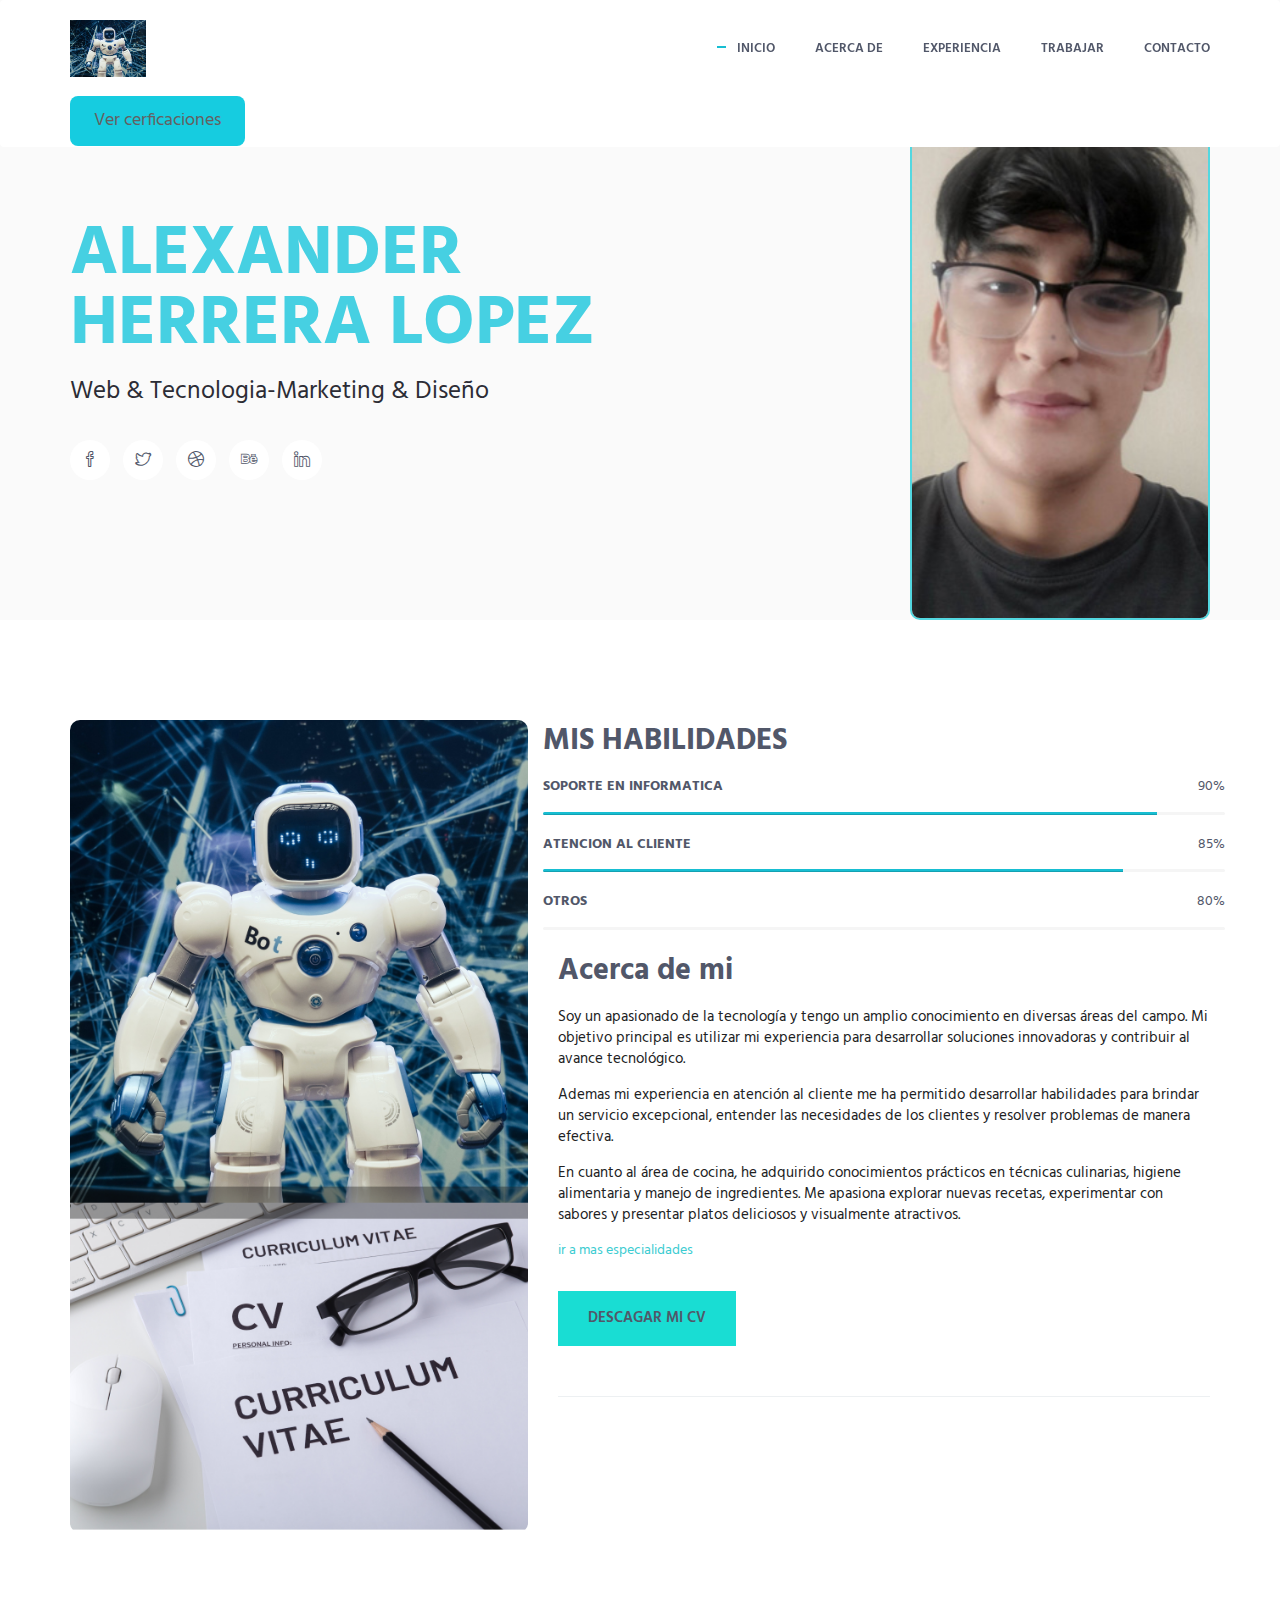
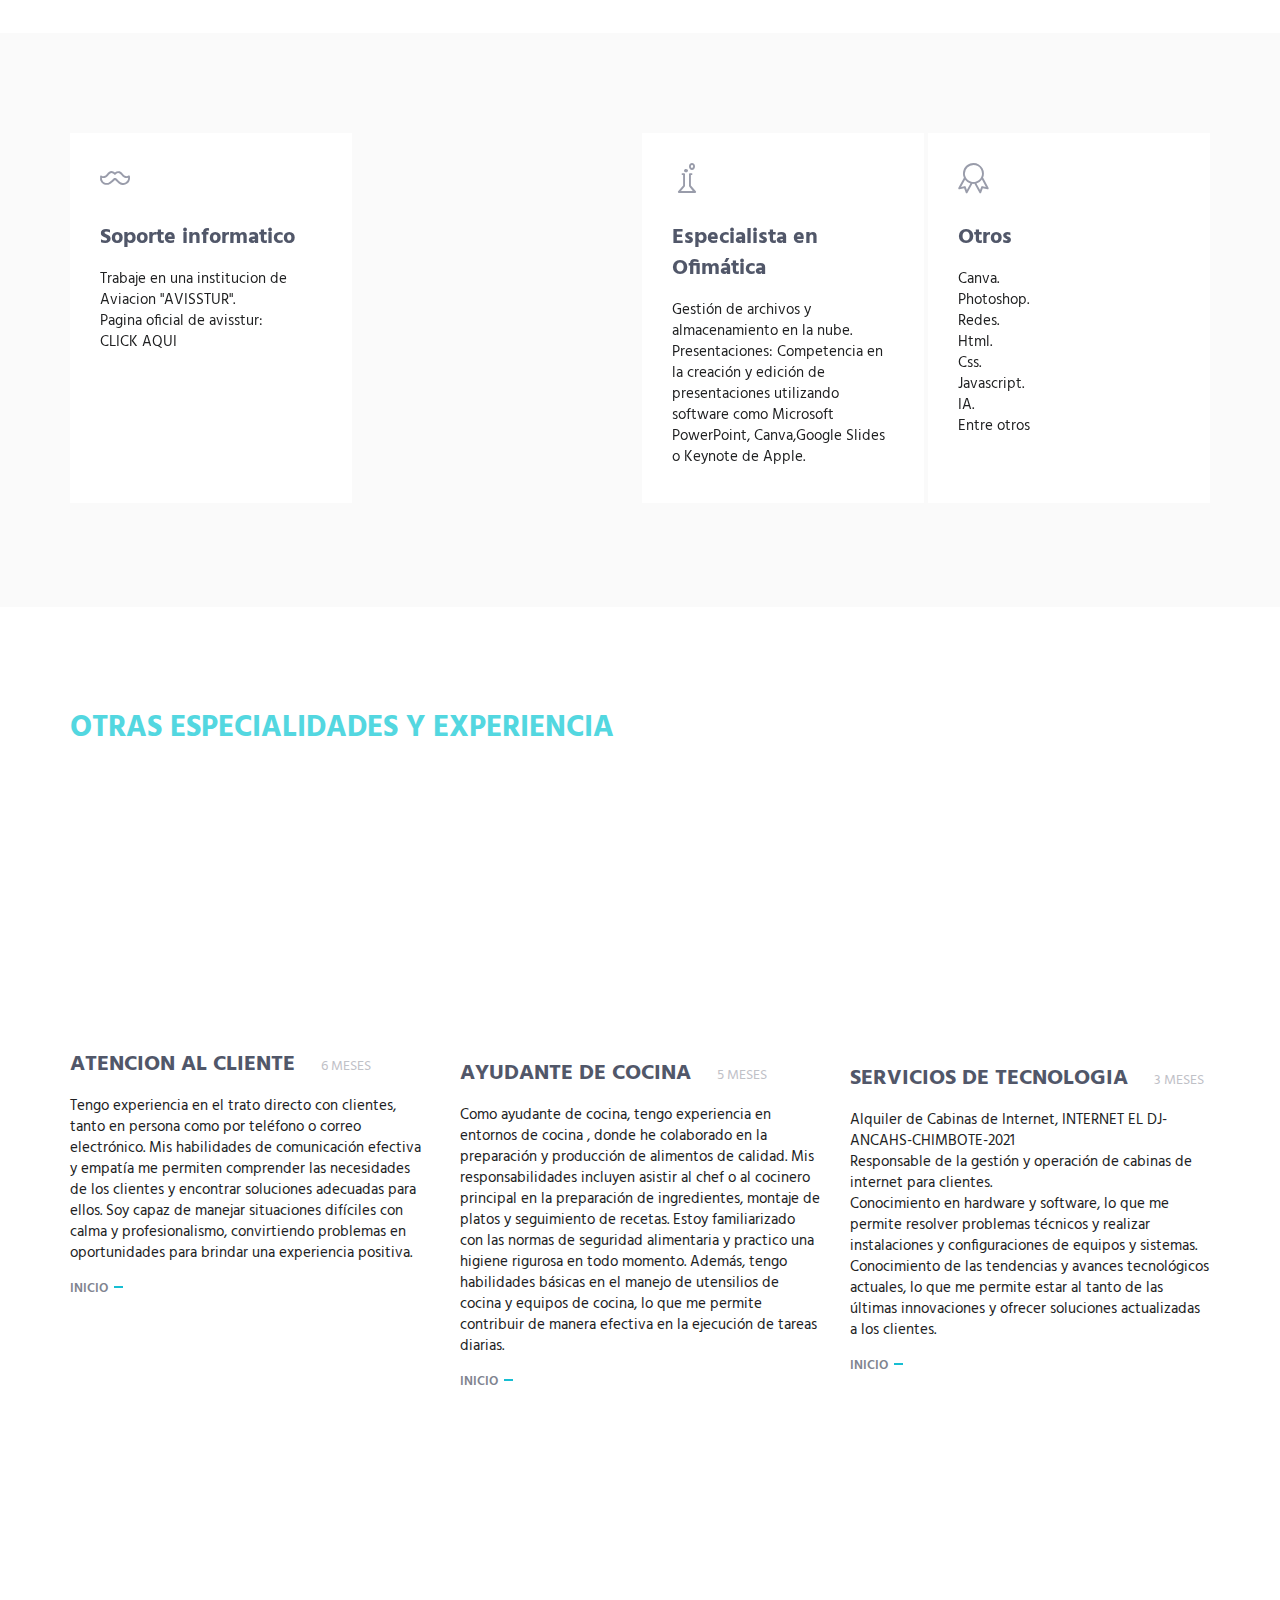
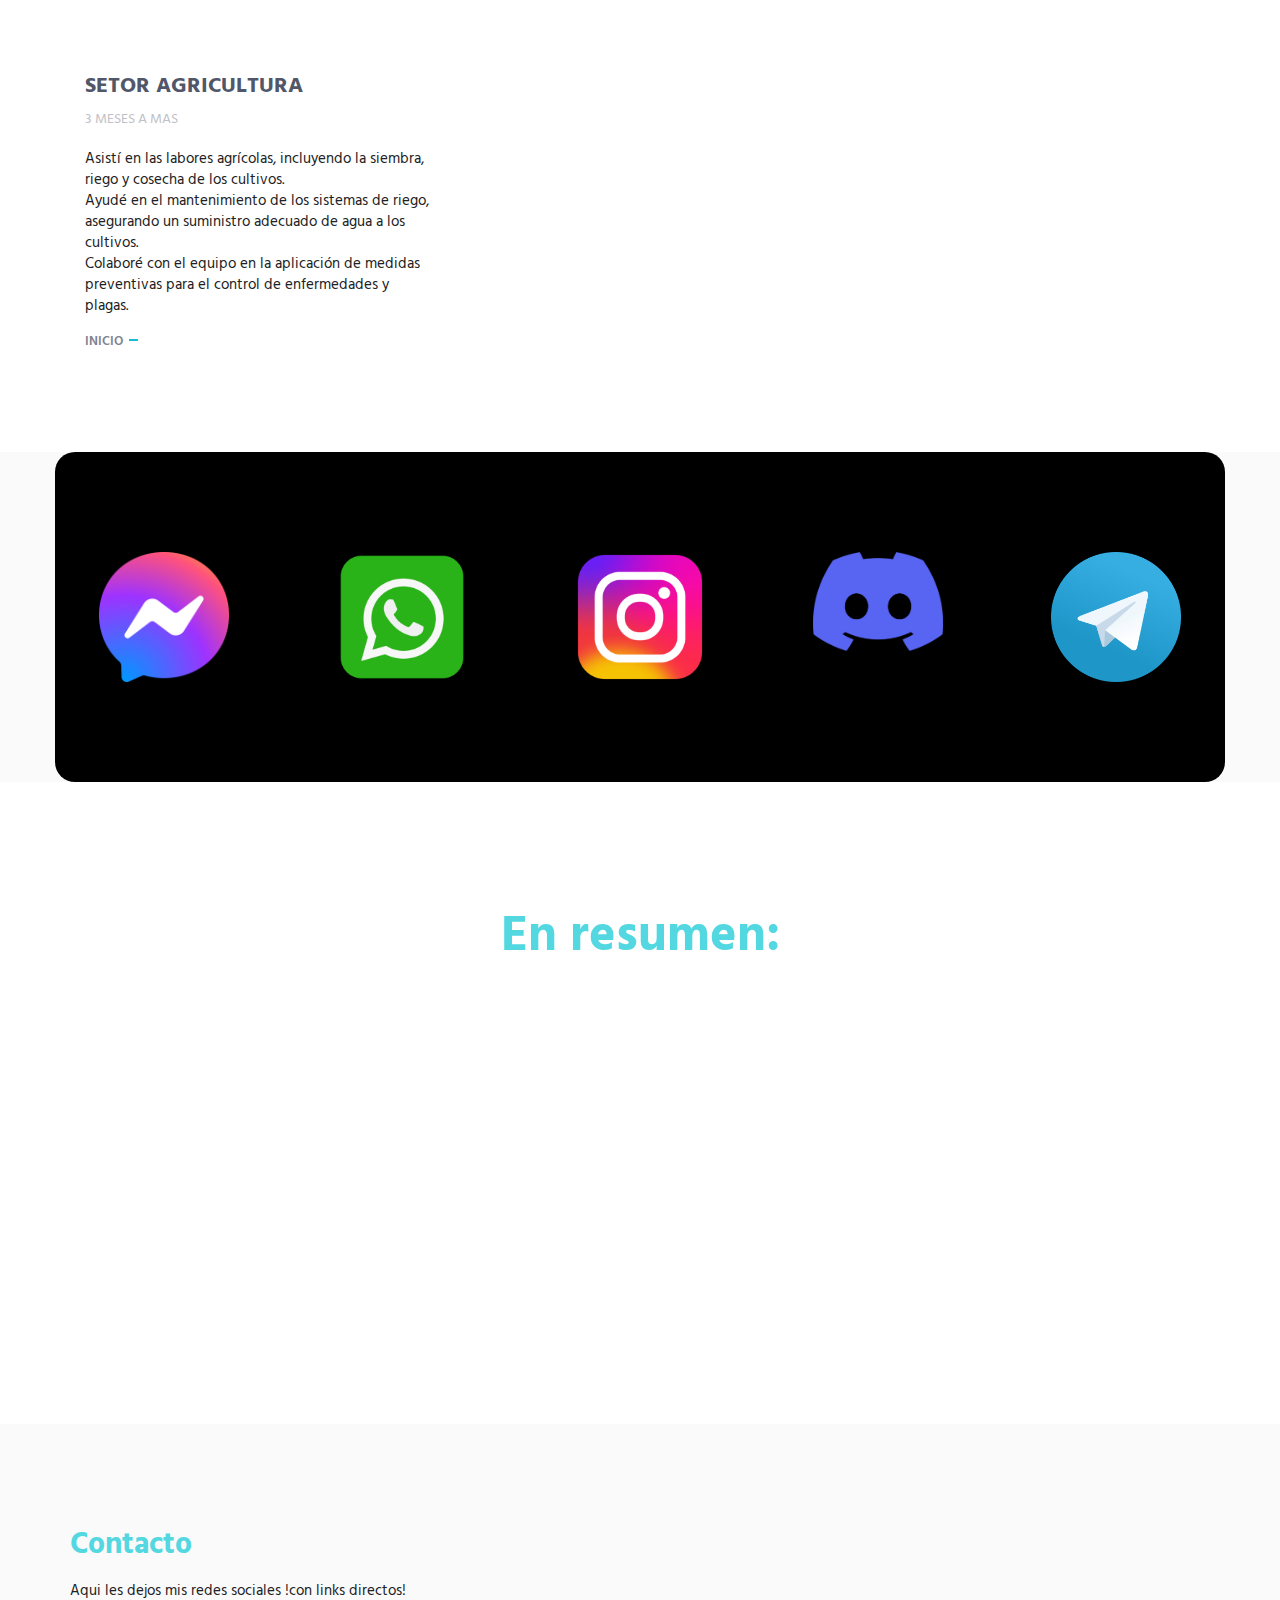
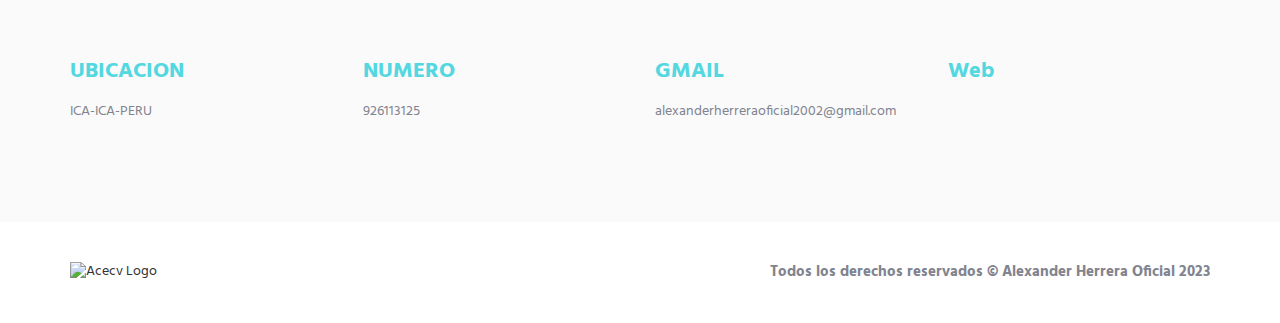
==== index.html @ befa08ee "Update index.html" ====
<!DOCTYPE html>
   <!-- COMIENZO CABEZA -->
    <head>
        <meta charset="utf-8"/>
        <title>ALEXANDER CV</title>
        <meta http-equiv="X-UA-Compatible" content="IE=edge">
        <meta content="width=device-width, initial-scale=1" name="viewport"/>
        <meta content="" name="description"/>
        <meta content="" name="author"/>

       <!-- ESTILOS OBLIGATORIOS GLOBALES -->
        <link href="http://fonts.googleapis.com/css?family=Hind:300,400,500,600,700" rel="stylesheet" type="text/css">
        <link href="vendor/simple-line-icons/css/simple-line-icons.css" rel="stylesheet" type="text/css"/>
        <link href="vendor/bootstrap/css/bootstrap.min.css" rel="stylesheet" type="text/css"/>

       <!-- ESTILOS DE PLUGIN DE NIVEL DE PÁGINA -->
        <link href="css/animate.css" rel="stylesheet">
        <link href="vendor/swiper/css/swiper.min.css" rel="stylesheet" type="text/css"/>

       <!-- ESTILOS DE TEMA -->
        <link href="css/layout.min.css" rel="stylesheet" type="text/css"/>

        <!-- Favicon -->
        <link rel="shortcut icon" href="img/favicon.png"/>
    </head>
    <!-- CABEZAL FINAL -->

    <!-- CUERPO -->
    <body id="body" data-spy="scroll" data-target=".header">

        <!--========== CABECERA ==========-->
        <header class="header navbar-fixed-top">
           <!-- Barra de navegación -->
            <nav class="navbar" role="navigation">
                <div class="container">
                    <!-- Marca y alternar se agrupan para una mejor visualización móvil -->
                    <div class="menu-container js_nav-item">
                        <button type="button" class="navbar-toggle" data-toggle="collapse" data-target=".nav-collapse">
                            <span class="sr-only">HOLA</span>
                            <span class="toggle-icon"></span>
                        </button>

                        <!-- Logo -->
                        <div class="logo">
                            <a class="logo-wrap" href="#body">
                                <img class="logo-img" src="img/tecno.jpeg" alt="Asentus Logo">
                            </a>
                        </div>
                       <!-- Logotipo final -->
                    </div>
                

                    <!-- Recopile los enlaces de navegación, formularios y otro contenido para alternar -->
                    <style>
                        /* Estilos para los enlaces de navegación */
                        .nav-item a {
                          color: rgb(9, 198, 245); /* Color inicial */
                          text-decoration: none; /* Sin subrayado */
                        }
                    
                        /* Estilos para el cambio de color al pasar el ratón por encima */
                        .nav-item:hover a {
                          color: rgb(20, 239, 247); /* Color al pasar el ratón por encima */
                        }
                    
                        /* Estilos para el cambio de color al hacer clic */
                        .nav-item:active a {
                          color: rgb(245, 1, 1); /* Color al hacer clic */
                        }
                        .boton{
                            padding: 12px 24px;
  font-size: 18px;
  border-radius: 8px;
  background-color: #16cce0;
  color: #646161;
  transition: background-color 0.3s;
  border: none;
  cursor: pointer;
                        }
                      </style>
                    <div class="collapse navbar-collapse nav-collapse">
                        <div class="menu-container">
                            <ul class="nav navbar-nav navbar-nav-right">
                                <li class="js_nav-item nav-item"><a class="nav-item-child nav-item-hover" href="#body">Inicio</a></li>
                                <li class="js_nav-item nav-item"><a class="nav-item-child nav-item-hover" href="#about">Acerca de</a></li>
                                <li class="js_nav-item nav-item"><a class="nav-item-child nav-item-hover" href="#experience">Experiencia</a></li>
                                <li class="js_nav-item nav-item"><a class="nav-item-child nav-item-hover" href="#work">Trabajar</a></li>
                                <li class="js_nav-item nav-item"><a class="nav-item-child nav-item-hover" href="#contact">Contacto</a></li>
                            </ul>
                        </div>
                    </div>
                    <div class="container12" >
                       <a href="login/inicio.html"><button class="boton">Ver cerficaciones</button>
                      </div></a>
                   <!-- Finalizar contraer barra de navegación -->
                </div>
            </nav>
           <!-- Barra de navegación -->
        </header>
        <!--========== CABECERA FINAL ==========-->

        <!--========== DESLIZADOR ==========-->
        <div class="promo-block">
            <div class="container">
                <div class="row">
                    <div class="col-sm-6 sm-margin-b-60">
                        <div class="margin-b-30">
                            <h1 style="color: rgb(70, 208, 226);" class="promo-block-title">ALEXANDER <br/> HERRERA LOPEZ</h1>
                            <p  style="color: rgb(44, 44, 53);"class="promo-block-text">Web &amp; Tecnologia-Marketing &amp; Diseño </p>
                        </div>
                        <ul class="list-inline">
                            <li><a href="https://m.me/alexander.lopezherrera.31" class="social-icons"><i class="icon-social-facebook"></i></a></li>
                            <li><a href="https://alexanderoficial.github.io/alexanderoficial/index.html" class="social-icons"><i class="icon-social-twitter"></i></a></li>
                            <li><a href="https://alexanderoficial.github.io/alexanderoficial/index.html" class="social-icons"><i class="icon-social-dribbble"></i></a></li>
                            <li><a href="#" class="social-icons"><i class="icon-social-behance"></i></a></li>
                            <li><a href="#" class="social-icons"><i class="icon-social-linkedin"></i></a></li>
                        </ul>
                    </div>
                    <div class="col-sm-6">
                        <div class="promo-block-img-wrap">
                            <img class="promo-block-img img-responsive" src="img/mockup/alexa.png" style="
                                border-radius: 10px; width: 300px; border: 2px solid rgb(83, 215, 224);" align="Avatar">
                        </div>
                    </div>
                </div>
                <!--// fila final -->
            </div>
        </div>
        <!--========== DESLIZADOR ==========-->

        <!--========== DISEÑO DE PÁGINA ==========-->
        <!-- Acerca de -->
        <div id="about">
            <div class="container content-lg">
                <div class="row">
                    <div class="col-sm-5 sm-margin-b-60">
                        <img class="full-width img-responsive" src="img/500x700/oficial.png" alt="Image" style="border-radius: 10px;">
                    </div>
                    

                        <h2>MIS HABILIDADES</h2>
                        <!-- Cuadro de progreso -->
                        <div class="progress-box">
                            <h5>SOPORTE EN INFORMATICA <span class="color-heading pull-right">90%</span></h5>
                            <div class="progress">
                                <div class="progress-bar bg-color-base" role="progressbar" data-width="90"></div>
                            </div>
                        </div>
                        <div class="progress-box">
                            <h5>ATENCION AL CLIENTE <span class="color-heading pull-right">85%</span></h5>
                            <div class="progress">
                                <div class="progress-bar bg-color-base" role="progressbar" data-width="85"></div>
                            </div>
                        </div>
                        <div class="progress-box">
                            <h5>OTROS<span class="color-heading pull-right">80%</span></h5>
                            <div class="progress">
                                <div class="progress-bar bg-color-base" role="progressbar" data-width="77"></div>
                            </div>
                            <div class="col-sm-7">
                                <div class="section-seperator margin-b-50">
                                    <div class="margin-b-50">
                                        <div class="margin-b-30">
                                            <h2>Acerca de mi</h2>
                                            <p>Soy un apasionado de la tecnología y tengo un amplio conocimiento en diversas áreas del campo. Mi objetivo principal es utilizar mi experiencia para desarrollar soluciones innovadoras y contribuir al avance tecnológico.</p>
                                            <p>Ademas mi experiencia en atención al cliente me ha permitido desarrollar habilidades para brindar un servicio excepcional, entender las necesidades de los clientes y resolver problemas de manera efectiva. </p>
                                            <p>En cuanto al área de cocina, he adquirido conocimientos prácticos en técnicas culinarias, higiene alimentaria y manejo de ingredientes. Me apasiona explorar nuevas recetas, experimentar con sabores y presentar platos deliciosos y visualmente atractivos.</p>
                                             <a href="#work" style="color: rgb(60, 204, 209);">ir a mas especialidades</a>
                                        </div>
                                        <a href="img/clients/alexandercv.pdf" class="btn-theme btn-theme-md btn-default-bg text-uppercase">Descagar mi CV</a>
                                    </div>
                                </div>
                        </div>
                       <!-- Finalizar cuadro de progreso -->
                    </div>
                </div>
                <!--// fila final -->
            </div>
        </div>
       <!-- Fin Acerca de -->

        <!-- Experiencia -->
        <div id="experience">
            <div class="bg-color-sky-light" data-auto-height="true">
                <div class="container content-lg">
                    <div class="row row-space-2 margin-b-4">
                        <div class="col-md-3 col-sm-6 md-margin-b-4" style=>
                            <div class="service" data-height="height">
                                <div class="service-element">
                                    <i class="service-icon icon-mustache"></i>
                                </div>
                                <div class="service-info">
                                    <h3>Soporte informatico</h3>
                                    <p class="margin-b-5">Trabaje en una institucion de Aviacion "AVISSTUR". <br> Pagina oficial de avisstur: <br> CLICK AQUI</p>
                                </div>
                                <a href="https://avisstur.edu.pe/" class="content-wrapper-link"></a>    
                            </div>
                        </div>
                        <div class="col-md-3 col-sm-6 md-margin-b-4">
                            <div class="service bg-color-base wow zoomIn" data-height="height" data-wow-duration=".3" data-wow-delay=".1s">
                                <div class="service-element">
                                    <i class="service-icon color-white icon-screen-tablet"></i>
                                </div>
                                <div class="service-info">
                                    <h3 class="color-white">Ciberseguridad</h3>
                                    <p class="color-white margin-b-5">Cisco Certified Network Associate (CCNA) Security. <br>
                                         Especialista en Ciberseguridad. <br>
                                         Analista de Seguridad de la Información.   </p>
                                </div>
                                <a href="#" class="content-wrapper-link"></a>    
                            </div>
                        </div>
                        <div class="col-md-3 col-sm-6 sm-margin-b-4">
                            <div class="service" data-height="height">
                                <div class="service-element">
                                    <i class="service-icon icon-chemistry"></i>
                                </div>
                                <div class="service-info">
                                    <h3>Especialista en 
                                        Ofimática</h3>
                                    <p class="margin-b-5">Gestión de archivos y almacenamiento en la nube. <br> Presentaciones:
                                         Competencia en la creación y edición de presentaciones utilizando software como Microsoft PowerPoint,
                                         Canva,Google Slides o Keynote de Apple.</p>
                                </div>
                                <a href="#" class="content-wrapper-link"></a>    
                            </div>
                        </div>
                        <div class="col-md-3 col-sm-6">
                            <div class="service" data-height="height">
                                <div class="service-element">
                                    <i class="service-icon icon-badge"></i>
                                </div>
                                <div class="service-info">
                                    <h3>Otros</h3>
                                    <p class="margin-b-5">Canva.  <br>Photoshop. 
                                        <br>Redes. <br>Html. <br> Css. <br> Javascript.
                                         <br> IA. <br> Entre otros</p>
                                </div>
                                <a href="#" class="content-wrapper-link"></a>    
                            </div>
                        </div>
                    </div>
                    <!--// fila final -->
                </div>
            </div>
        </div>
       <!-- Experiencia final -->

       <!-- Trabajo -->
        <div id="work">
            <div class="container content-lg">
                <div class="row margin-b-40">
                    <div class="col-sm-6">
                        <h2 style="color: rgb(83, 215, 224);">OTRAS ESPECIALIDADES Y EXPERIENCIA</h2>
                        <p></p>
                    </div>
                </div>
               <!--// fila final -->

                <div class="row">
                    <!-- Últimos productos -->
                    <div class="col-sm-4 sm-margin-b-50">
                        <div class="margin-b-20">
                            <div class="wow zoomIn" data-wow-duration=".3" data-wow-delay=".1s">
                                <img class="img-responsive" src="img/970x647/atencion.jpg" alt="Latest Products Image">
                            </div>
                        </div>
                        <h4><a href="#">ATENCION AL CLIENTE</a> <span class="text-uppercase margin-l-20">6 MESES</span></h4>
                        <p>Tengo experiencia en el trato directo con clientes, tanto en persona como por teléfono 
                            o correo electrónico. Mis habilidades de comunicación efectiva y empatía me permiten
                             comprender las necesidades de los clientes y encontrar soluciones adecuadas para ellos.
                              Soy capaz de manejar situaciones difíciles con calma y profesionalismo,
                             convirtiendo problemas en oportunidades para brindar una experiencia positiva.</p>
                        <a class="link" href="#">inicio</a>
                    </div>
                    <!-- Finalizar Últimos productos -->

                    <!-- Últimos productos -->
                    <div class="col-sm-4 sm-margin-b-50">
                        <div class="margin-b-20">
                            <div class="wow zoomIn" data-wow-duration=".3" data-wow-delay=".1s">
                                <img class="img-responsive" src="img/970x647/cocina.jpg" alt="Latest Products Image">
                            </div>
                        </div>
                        <h4><a href="#">AYUDANTE DE COCINA</a> <span class="text-uppercase margin-l-20">5 MESES</span></h4>
                        <p>Como ayudante de cocina, tengo experiencia en entornos de cocina , donde he colaborado en la preparación y producción de alimentos de  calidad.
                         Mis responsabilidades incluyen asistir al chef o al cocinero principal en la preparación de ingredientes, montaje de platos y seguimiento de recetas.
                          Estoy familiarizado con las normas de seguridad alimentaria y practico una higiene rigurosa en todo momento. Además, tengo habilidades básicas en el manejo de utensilios de cocina y equipos de cocina, 
                          lo que me permite contribuir de manera efectiva en la ejecución de tareas diarias.</p>
                        <a class="link" href="#">inicio</a>
                    </div>
                   <!-- Finalizar Últimos productos -->

                   <!-- Últimos productos -->
                    <div class="col-sm-4 sm-margin-b-50">
                        <div class="margin-b-20">
                            <div class="wow zoomIn" data-wow-duration=".3" data-wow-delay=".1s">
                                <img class="img-responsive" src="img/970x647/t.jpg" alt="Latest Products Image">
                            </div>
                        </div>
                        <h4><a href="#">SERVICIOS DE TECNOLOGIA</a> <span class="text-uppercase margin-l-20">3 MESES</span></h4>
                        <p>Alquiler de Cabinas de Internet, INTERNET EL DJ-ANCAHS-CHIMBOTE-2021
                            <br>
                            Responsable de la gestión y operación de cabinas de internet para clientes.
                            <br>
                            Conocimiento en hardware y software, lo que me permite resolver problemas técnicos
                             y realizar instalaciones y configuraciones de equipos y sistemas.
                             <br>
                             Conocimiento de las tendencias y avances tecnológicos actuales, lo que me permite estar 
                             al tanto de las últimas innovaciones y ofrecer soluciones actualizadas a los clientes. </p>
                        <a class="link" href="#">inicio</a>
                    </div>
                    <!-- Finalizar Últimos productos -->
                </div>
                <br>
                <div class="col-sm-4 sm-margin-b-50">
                    <div class="margin-b-20">
                        <div class="wow zoomIn" data-wow-duration=".3" data-wow-delay=".1s">
                            <img class="img-responsive" src="img/970x647/agricultura.jpg" alt="Latest Products Image">
                        </div>
                    </div>
                    <h4><a href="#">SETOR AGRICULTURA</a> <span class="text-uppercase margin-l-20">
                    <br> 3 MESES  A MAS</span></h4>
                    <p>Asistí en las labores agrícolas, incluyendo la siembra, riego y cosecha de los cultivos.
                        <br>
                        Ayudé en el mantenimiento de los sistemas de riego, asegurando un suministro adecuado de agua a los cultivos.
                        <br>
                        Colaboré con el equipo en la aplicación de medidas preventivas para el control de enfermedades y plagas.</p>
                    <a class="link" href="#">inicio</a>
                </div>
              <!--// fila final -->
            </div>
        </div>
        <!-- Fin del trabajo -->

        <!-- Clientes -->
        <div class="bg-color-sky-light">
            
            <div class="content-lg container" style=  "background-color: #000000; border-radius: 20px;">
               <!-- Clientes Swiper -->
                <div class="swiper-slider swiper-clients">
                    <!-- Envoltorio Swiper -->
                    <div class="swiper-wrapper">
                        <div class="swiper-slide">
                          <a href="https://m.me/alexander.lopezherrera.31"> <img class="swiper-clients-img" src="img/clients/mese.png" alt="Clients Logo">
                        </div></a>
                        <div class="swiper-slide">
                         <a href="https://api.whatsapp.com/send?phone=931044382"><img class="swiper-clients-img" src="img/clients/whasap.png" alt="Clients Logo">
                        </div></a>
                        <div class="swiper-slide">
                            <img class="swiper-clients-img" src="img/clients/insta.png" alt="Clients Logo">
                        </div>
                        <div class="swiper-slide">
                            <img class="swiper-clients-img" src="img/clients/discor.png" alt="Clients Logo">
                        </div>
                        <div class="swiper-slide">
                            <img class="swiper-clients-img" src="img/clients/te.png" alt="Clients Logo">
                        </div>
                        <div class="swiper-slide">
                            <img class="swiper-clients-img" src="img/clients/fa.png" alt="Clients Logo">
                        </div>
                    </div>
                    <!-- Envoltura de barrido final -->
                </div>
               <!-- Finalizar clientes Swiper -->
            </div>
        </div>
        <br>
       <!-- Clientes finales -->

        <!-- Banner promocional -->
        <div class="promo-banner parallax-window" data-parallax="scroll" data-image-src="img/1920x1080/01.jpg">
            <div class="container-sm content-lg">
                <h2 style="color: rgb(83, 215, 224);"class="promo-banner-title">En resumen:</h2>
                <p class="promo-banner-text">Soy un apasionado de la tecnología y siempre estoy ansioso por
                     aprender nuevas cosas y mantenerme actualizado en este campo en constante evolución. Me emociona la 
                     idea de formar parte de proyectos que me permitan aplicar mis conocimientos y habilidades,
                     y estoy dispuesto a asumir desafíos para crecer profesionalmente. Mi actitud positiva y mi
                     entusiasmo por adquirir nuevas habilidades me convierten en un candidato motivado y dispuesto
                     a enfrentar cualquier reto que se me presente. Estoy ansioso por trabajar en un entorno que
                    promueva la innovación y me brinde oportunidades para desarrollarme personalmente. 
                    La tecnología es mi pasión y estoy emocionado por las infinitas posibilidades que ofrece.
                    Mantengo una mente abierta y estoy siempre dispuesto a explorar 
                    nuevas tecnologías y tendencias para mantenerme a la vanguardia de este campo en constante cambio.</p>
            </div>
        </div>
       <!-- Terminar banner promocional -->
            
        <!-- Contacto -->
        <div id="contact">
            <div class="bg-color-sky-light">
                <div class="container content-lg">
                    <div class="row margin-b-40">
                        <div class="col-sm-6">
                           <h2 style="color: rgb(83, 215, 224);">Contacto</h2>
                            <p>Aqui les dejos mis redes sociales !con links directos! </p>
                        </div>
                    </div>
                    <!--// fila final -->

                    <div class="row">
                        <div class="col-md-3 col-xs-6 md-margin-b-30">
                            <h4 style="color: rgb(83, 215, 224);">UBICACION</h4>
                            <a href="https://www.google.com/maps/place/Ica/@-14.0837507,-75.7871949,13z">ICA-ICA-PERU</a>
                        </div>
                        <div class="col-md-3 col-xs-6 md-margin-b-30">
                            <h4 style="color: rgb(83, 215, 224);">NUMERO</h4>
                            <a href="tel:+51926113125">926113125</a>
                        </div>
                        <div class="col-md-3 col-xs-6">
                            <h4 style="color: rgb(83, 215, 224);">GMAIL</h4>
                            <a href="mailto:alexanderherreraoficial2002@gmail.com">alexanderherreraoficial2002@gmail.com</a>
                        </div>
                        <div class="col-md-3 col-xs-6">
                            <h4 style="color: rgb(83, 215, 224);">Web</h4>
                            <a href="#"></a>
                        </div>
                    </div>
                   <!--// fila final -->
                </div>
            </div>
        </div>
        <!-- Finalizar contacto -->
        <!--========== DISEÑO DE PÁGINA FINAL ==========-->

        <!--========== PIE DE PIE ==========-->
        <footer class="footer">
            <div class="content container">
                <div class="row">
                    <div class="col-xs-6">
                        <img class="footer-logo" src="img/ia.jpg" alt="Acecv Logo">
                    </div>
                    <div class="col-xs-6 text-right sm-text-left">
                        <p class="margin-b-0"><a class="fweight-700" href="http://keenthemes.com/preview/acecv/">Todos los derechos reservados © Alexander Herrera Oficial 2023</a>
                    </div>
                </div>
                <!--// fila final -->
            </div>
        </footer>
       <!--========== FIN DEL PIE DE PIE ==========-->

        <!-- Volver arriba -->
        <a href="javascript:void(0);" class="js-back-to-top back-to-top">Top</a>

        <!-- JAVASCRIPTS(Cargar javascripts en la parte inferior, esto reducirá el tiempo de carga de la página) -->
        <!-- COMPLEMENTOS PRINCIPALES -->
        <script src="vendor/jquery.min.js" type="text/javascript"></script>
        <script src="vendor/jquery-migrate.min.js" type="text/javascript"></script>
        <script src="vendor/bootstrap/js/bootstrap.min.js" type="text/javascript"></script>

        <!-- COMPLEMENTOS DE NIVEL DE PÁGINA -->
        <script src="vendor/jquery.easing.js" type="text/javascript"></script>
        <script src="vendor/jquery.back-to-top.js" type="text/javascript"></script>
        <script src="vendor/jquery.smooth-scroll.js" type="text/javascript"></script>
        <script src="vendor/jquery.wow.min.js" type="text/javascript"></script>
        <script src="vendor/jquery.parallax.min.js" type="text/javascript"></script>
        <script src="vendor/jquery.appear.js" type="text/javascript"></script>
        <script src="vendor/swiper/js/swiper.jquery.min.js" type="text/javascript"></script>

        <!-- GUIONES DE NIVEL DE PÁGINA -->
        <script src="js/layout.min.js" type="text/javascript"></script>
        <script src="js/components/progress-bar.min.js" type="text/javascript"></script>
        <script src="js/components/swiper.min.js" type="text/javascript"></script>
        <script src="js/components/wow.min.js" type="text/javascript"></script>

    </body>
   <!-- CUERPO FINAL -->
</html>
---- vendor/simple-line-icons/css/simple-line-icons.css ----
@font-face {
  font-family: 'simple-line-icons';
  src: url('../fonts/Simple-Line-Icons.eot?v=2.3.2');
  src: url('../fonts/Simple-Line-Icons.eot?v=2.3.2#iefix') format('embedded-opentype'), url('../fonts/Simple-Line-Icons.woff2?v=2.3.2') format('woff2'), url('../fonts/Simple-Line-Icons.ttf?v=2.3.2') format('truetype'), url('../fonts/Simple-Line-Icons.woff?v=2.3.2') format('woff'), url('../fonts/Simple-Line-Icons.svg?v=2.3.2#simple-line-icons') format('svg');
  font-weight: normal;
  font-style: normal;
}
/*
 Use the following CSS code if you want to have a class per icon.
 Instead of a list of all class selectors, you can use the generic [class*="icon-"] selector, but it's slower:
*/
.icon-user,
.icon-people,
.icon-user-female,
.icon-user-follow,
.icon-user-following,
.icon-user-unfollow,
.icon-login,
.icon-logout,
.icon-emotsmile,
.icon-phone,
.icon-call-end,
.icon-call-in,
.icon-call-out,
.icon-map,
.icon-location-pin,
.icon-direction,
.icon-directions,
.icon-compass,
.icon-layers,
.icon-menu,
.icon-list,
.icon-options-vertical,
.icon-options,
.icon-arrow-down,
.icon-arrow-left,
.icon-arrow-right,
.icon-arrow-up,
.icon-arrow-up-circle,
.icon-arrow-left-circle,
.icon-arrow-right-circle,
.icon-arrow-down-circle,
.icon-check,
.icon-clock,
.icon-plus,
.icon-minus,
.icon-close,
.icon-exclamation,
.icon-organization,
.icon-trophy,
.icon-screen-smartphone,
.icon-screen-desktop,
.icon-plane,
.icon-notebook,
.icon-mustache,
.icon-mouse,
.icon-magnet,
.icon-energy,
.icon-disc,
.icon-cursor,
.icon-cursor-move,
.icon-crop,
.icon-chemistry,
.icon-speedometer,
.icon-shield,
.icon-screen-tablet,
.icon-magic-wand,
.icon-hourglass,
.icon-graduation,
.icon-ghost,
.icon-game-controller,
.icon-fire,
.icon-eyeglass,
.icon-envelope-open,
.icon-envelope-letter,
.icon-bell,
.icon-badge,
.icon-anchor,
.icon-wallet,
.icon-vector,
.icon-speech,
.icon-puzzle,
.icon-printer,
.icon-present,
.icon-playlist,
.icon-pin,
.icon-picture,
.icon-handbag,
.icon-globe-alt,
.icon-globe,
.icon-folder-alt,
.icon-folder,
.icon-film,
.icon-feed,
.icon-drop,
.icon-drawer,
.icon-docs,
.icon-doc,
.icon-diamond,
.icon-cup,
.icon-calculator,
.icon-bubbles,
.icon-briefcase,
.icon-book-open,
.icon-basket-loaded,
.icon-basket,
.icon-bag,
.icon-action-undo,
.icon-action-redo,
.icon-wrench,
.icon-umbrella,
.icon-trash,
.icon-tag,
.icon-support,
.icon-frame,
.icon-size-fullscreen,
.icon-size-actual,
.icon-shuffle,
.icon-share-alt,
.icon-share,
.icon-rocket,
.icon-question,
.icon-pie-chart,
.icon-pencil,
.icon-note,
.icon-loop,
.icon-home,
.icon-grid,
.icon-graph,
.icon-microphone,
.icon-music-tone-alt,
.icon-music-tone,
.icon-earphones-alt,
.icon-earphones,
.icon-equalizer,
.icon-like,
.icon-dislike,
.icon-control-start,
.icon-control-rewind,
.icon-control-play,
.icon-control-pause,
.icon-control-forward,
.icon-control-end,
.icon-volume-1,
.icon-volume-2,
.icon-volume-off,
.icon-calendar,
.icon-bulb,
.icon-chart,
.icon-ban,
.icon-bubble,
.icon-camrecorder,
.icon-camera,
.icon-cloud-download,
.icon-cloud-upload,
.icon-envelope,
.icon-eye,
.icon-flag,
.icon-heart,
.icon-info,
.icon-key,
.icon-link,
.icon-lock,
.icon-lock-open,
.icon-magnifier,
.icon-magnifier-add,
.icon-magnifier-remove,
.icon-paper-clip,
.icon-paper-plane,
.icon-power,
.icon-refresh,
.icon-reload,
.icon-settings,
.icon-star,
.icon-symbol-female,
.icon-symbol-male,
.icon-target,
.icon-credit-card,
.icon-paypal,
.icon-social-tumblr,
.icon-social-twitter,
.icon-social-facebook,
.icon-social-instagram,
.icon-social-linkedin,
.icon-social-pinterest,
.icon-social-github,
.icon-social-google,
.icon-social-reddit,
.icon-social-skype,
.icon-social-dribbble,
.icon-social-behance,
.icon-social-foursqare,
.icon-social-soundcloud,
.icon-social-spotify,
.icon-social-stumbleupon,
.icon-social-youtube,
.icon-social-dropbox {
  font-family: 'simple-line-icons';
  speak: none;
  font-style: normal;
  font-weight: normal;
  font-variant: normal;
  text-transform: none;
  line-height: 1;
  /* Better Font Rendering =========== */
  -webkit-font-smoothing: antialiased;
  -moz-osx-font-smoothing: grayscale;
}
.icon-user:before {
  content: "\e005";
}
.icon-people:before {
  content: "\e001";
}
.icon-user-female:before {
  content: "\e000";
}
.icon-user-follow:before {
  content: "\e002";
}
.icon-user-following:before {
  content: "\e003";
}
.icon-user-unfollow:before {
  content: "\e004";
}
.icon-login:before {
  content: "\e066";
}
.icon-logout:before {
  content: "\e065";
}
.icon-emotsmile:before {
  content: "\e021";
}
.icon-phone:before {
  content: "\e600";
}
.icon-call-end:before {
  content: "\e048";
}
.icon-call-in:before {
  content: "\e047";
}
.icon-call-out:before {
  content: "\e046";
}
.icon-map:before {
  content: "\e033";
}
.icon-location-pin:before {
  content: "\e096";
}
.icon-direction:before {
  content: "\e042";
}
.icon-directions:before {
  content: "\e041";
}
.icon-compass:before {
  content: "\e045";
}
.icon-layers:before {
  content: "\e034";
}
.icon-menu:before {
  content: "\e601";
}
.icon-list:before {
  content: "\e067";
}
.icon-options-vertical:before {
  content: "\e602";
}
.icon-options:before {
  content: "\e603";
}
.icon-arrow-down:before {
  content: "\e604";
}
.icon-arrow-left:before {
  content: "\e605";
}
.icon-arrow-right:before {
  content: "\e606";
}
.icon-arrow-up:before {
  content: "\e607";
}
.icon-arrow-up-circle:before {
  content: "\e078";
}
.icon-arrow-left-circle:before {
  content: "\e07a";
}
.icon-arrow-right-circle:before {
  content: "\e079";
}
.icon-arrow-down-circle:before {
  content: "\e07b";
}
.icon-check:before {
  content: "\e080";
}
.icon-clock:before {
  content: "\e081";
}
.icon-plus:before {
  content: "\e095";
}
.icon-minus:before {
  content: "\e615";
}
.icon-close:before {
  content: "\e082";
}
.icon-exclamation:before {
  content: "\e617";
}
.icon-organization:before {
  content: "\e616";
}
.icon-trophy:before {
  content: "\e006";
}
.icon-screen-smartphone:before {
  content: "\e010";
}
.icon-screen-desktop:before {
  content: "\e011";
}
.icon-plane:before {
  content: "\e012";
}
.icon-notebook:before {
  content: "\e013";
}
.icon-mustache:before {
  content: "\e014";
}
.icon-mouse:before {
  content: "\e015";
}
.icon-magnet:before {
  content: "\e016";
}
.icon-energy:before {
  content: "\e020";
}
.icon-disc:before {
  content: "\e022";
}
.icon-cursor:before {
  content: "\e06e";
}
.icon-cursor-move:before {
  content: "\e023";
}
.icon-crop:before {
  content: "\e024";
}
.icon-chemistry:before {
  content: "\e026";
}
.icon-speedometer:before {
  content: "\e007";
}
.icon-shield:before {
  content: "\e00e";
}
.icon-screen-tablet:before {
  content: "\e00f";
}
.icon-magic-wand:before {
  content: "\e017";
}
.icon-hourglass:before {
  content: "\e018";
}
.icon-graduation:before {
  content: "\e019";
}
.icon-ghost:before {
  content: "\e01a";
}
.icon-game-controller:before {
  content: "\e01b";
}
.icon-fire:before {
  content: "\e01c";
}
.icon-eyeglass:before {
  content: "\e01d";
}
.icon-envelope-open:before {
  content: "\e01e";
}
.icon-envelope-letter:before {
  content: "\e01f";
}
.icon-bell:before {
  content: "\e027";
}
.icon-badge:before {
  content: "\e028";
}
.icon-anchor:before {
  content: "\e029";
}
.icon-wallet:before {
  content: "\e02a";
}
.icon-vector:before {
  content: "\e02b";
}
.icon-speech:before {
  content: "\e02c";
}
.icon-puzzle:before {
  content: "\e02d";
}
.icon-printer:before {
  content: "\e02e";
}
.icon-present:before {
  content: "\e02f";
}
.icon-playlist:before {
  content: "\e030";
}
.icon-pin:before {
  content: "\e031";
}
.icon-picture:before {
  content: "\e032";
}
.icon-handbag:before {
  content: "\e035";
}
.icon-globe-alt:before {
  content: "\e036";
}
.icon-globe:before {
  content: "\e037";
}
.icon-folder-alt:before {
  content: "\e039";
}
.icon-folder:before {
  content: "\e089";
}
.icon-film:before {
  content: "\e03a";
}
.icon-feed:before {
  content: "\e03b";
}
.icon-drop:before {
  content: "\e03e";
}
.icon-drawer:before {
  content: "\e03f";
}
.icon-docs:before {
  content: "\e040";
}
.icon-doc:before {
  content: "\e085";
}
.icon-diamond:before {
  content: "\e043";
}
.icon-cup:before {
  content: "\e044";
}
.icon-calculator:before {
  content: "\e049";
}
.icon-bubbles:before {
  content: "\e04a";
}
.icon-briefcase:before {
  content: "\e04b";
}
.icon-book-open:before {
  content: "\e04c";
}
.icon-basket-loaded:before {
  content: "\e04d";
}
.icon-basket:before {
  content: "\e04e";
}
.icon-bag:before {
  content: "\e04f";
}
.icon-action-undo:before {
  content: "\e050";
}
.icon-action-redo:before {
  content: "\e051";
}
.icon-wrench:before {
  content: "\e052";
}
.icon-umbrella:before {
  content: "\e053";
}
.icon-trash:before {
  content: "\e054";
}
.icon-tag:before {
  content: "\e055";
}
.icon-support:before {
  content: "\e056";
}
.icon-frame:before {
  content: "\e038";
}
.icon-size-fullscreen:before {
  content: "\e057";
}
.icon-size-actual:before {
  content: "\e058";
}
.icon-shuffle:before {
  content: "\e059";
}
.icon-share-alt:before {
  content: "\e05a";
}
.icon-share:before {
  content: "\e05b";
}
.icon-rocket:before {
  content: "\e05c";
}
.icon-question:before {
  content: "\e05d";
}
.icon-pie-chart:before {
  content: "\e05e";
}
.icon-pencil:before {
  content: "\e05f";
}
.icon-note:before {
  content: "\e060";
}
.icon-loop:before {
  content: "\e064";
}
.icon-home:before {
  content: "\e069";
}
.icon-grid:before {
  content: "\e06a";
}
.icon-graph:before {
  content: "\e06b";
}
.icon-microphone:before {
  content: "\e063";
}
.icon-music-tone-alt:before {
  content: "\e061";
}
.icon-music-tone:before {
  content: "\e062";
}
.icon-earphones-alt:before {
  content: "\e03c";
}
.icon-earphones:before {
  content: "\e03d";
}
.icon-equalizer:before {
  content: "\e06c";
}
.icon-like:before {
  content: "\e068";
}
.icon-dislike:before {
  content: "\e06d";
}
.icon-control-start:before {
  content: "\e06f";
}
.icon-control-rewind:before {
  content: "\e070";
}
.icon-control-play:before {
  content: "\e071";
}
.icon-control-pause:before {
  content: "\e072";
}
.icon-control-forward:before {
  content: "\e073";
}
.icon-control-end:before {
  content: "\e074";
}
.icon-volume-1:before {
  content: "\e09f";
}
.icon-volume-2:before {
  content: "\e0a0";
}
.icon-volume-off:before {
  content: "\e0a1";
}
.icon-calendar:before {
  content: "\e075";
}
.icon-bulb:before {
  content: "\e076";
}
.icon-chart:before {
  content: "\e077";
}
.icon-ban:before {
  content: "\e07c";
}
.icon-bubble:before {
  content: "\e07d";
}
.icon-camrecorder:before {
  content: "\e07e";
}
.icon-camera:before {
  content: "\e07f";
}
.icon-cloud-download:before {
  content: "\e083";
}
.icon-cloud-upload:before {
  content: "\e084";
}
.icon-envelope:before {
  content: "\e086";
}
.icon-eye:before {
  content: "\e087";
}
.icon-flag:before {
  content: "\e088";
}
.icon-heart:before {
  content: "\e08a";
}
.icon-info:before {
  content: "\e08b";
}
.icon-key:before {
  content: "\e08c";
}
.icon-link:before {
  content: "\e08d";
}
.icon-lock:before {
  content: "\e08e";
}
.icon-lock-open:before {
  content: "\e08f";
}
.icon-magnifier:before {
  content: "\e090";
}
.icon-magnifier-add:before {
  content: "\e091";
}
.icon-magnifier-remove:before {
  content: "\e092";
}
.icon-paper-clip:before {
  content: "\e093";
}
.icon-paper-plane:before {
  content: "\e094";
}
.icon-power:before {
  content: "\e097";
}
.icon-refresh:before {
  content: "\e098";
}
.icon-reload:before {
  content: "\e099";
}
.icon-settings:before {
  content: "\e09a";
}
.icon-star:before {
  content: "\e09b";
}
.icon-symbol-female:before {
  content: "\e09c";
}
.icon-symbol-male:before {
  content: "\e09d";
}
.icon-target:before {
  content: "\e09e";
}
.icon-credit-card:before {
  content: "\e025";
}
.icon-paypal:before {
  content: "\e608";
}
.icon-social-tumblr:before {
  content: "\e00a";
}
.icon-social-twitter:before {
  content: "\e009";
}
.icon-social-facebook:before {
  content: "\e00b";
}
.icon-social-instagram:before {
  content: "\e609";
}
.icon-social-linkedin:before {
  content: "\e60a";
}
.icon-social-pinterest:before {
  content: "\e60b";
}
.icon-social-github:before {
  content: "\e60c";
}
.icon-social-google:before {
  content: "\e60d";
}
.icon-social-reddit:before {
  content: "\e60e";
}
.icon-social-skype:before {
  content: "\e60f";
}
.icon-social-dribbble:before {
  content: "\e00d";
}
.icon-social-behance:before {
  content: "\e610";
}
.icon-social-foursqare:before {
  content: "\e611";
}
.icon-social-soundcloud:before {
  content: "\e612";
}
.icon-social-spotify:before {
  content: "\e613";
}
.icon-social-stumbleupon:before {
  content: "\e614";
}
.icon-social-youtube:before {
  content: "\e008";
}
.icon-social-dropbox:before {
  content: "\e00c";
}
---- css/layout.min.css ----
.link,body{position:relative}h1,h2,h3,h4,h5,h6,p{line-height:1.4;font-family:Hind,sans-serif}.btn-theme.active.focus,.btn-theme.active:focus,.btn-theme.focus,.btn-theme:active.focus,.btn-theme:active:focus,.btn-theme:focus,:active,:focus,a,a:active,a:focus,a:hover{outline:0}.header .nav-item-child,.link,a,body,em,h1,h2,h3,h4,h5,h6,li,li a,p,span{font-family:Hind,sans-serif}.back-to-top,.header .nav-item-child,.link{text-transform:uppercase}.back-to-top:focus,.back-to-top:hover,.btn-theme.focus,.btn-theme:focus,.btn-theme:hover,.content-wrapper-link,.header .logo-wrap:focus,.header .logo-wrap:hover,a:active,a:focus,a:hover,h1>a:focus,h2>a:focus,h3>a:focus,h4>a:focus,h5>a:focus,h6>a:focus{text-decoration:none}html{overflow-x:hidden}body,html,html a{-webkit-font-smoothing:antialiased}p{font-size:15px;font-weight:400;color:#202122;margin-bottom:15px}em,li,li a{font-size:16px;font-weight:500;color:#515769}a{color:#81848f}a:active,a:focus,a:hover{color:#999caa}.link{font-size:13px;font-weight:600}.link:after{position:absolute;top:8px;right:-15px;width:9px;height:2px;background:#17bed2;content:" "}span{font-size:14px;font-weight:400;color:#bfc1c7}h1,h2,h3,h4,h5,h6{font-weight:700;color:#515769;margin:0 0 15px}h1>a,h2>a,h3>a,h4>a,h5>a,h6>a{color:#515769}h1>a:hover,h2>a:hover,h3>a:hover,h4>a:hover,h5>a:hover,h6>a:hover{color:#999caa;text-decoration:none}h1{font-size:40px}h2{font-size:30px}h3,h4{font-size:22px}::selection{color:#fff;background:#17bed2;text-shadow:none}::-webkit-selection{color:#fff;background:#17bed2;text-shadow:none}::-moz-selection{color:#fff;background:#17bed2;text-shadow:none}.section-seperator{border-bottom:1px solid #edf0f2}.content-wrapper-link{position:absolute;top:0;left:0;right:0;bottom:0;display:block;z-index:3}.btn-icon,.btn-theme,.promo-block{position:relative}.btn-theme,.social-icons{display:inline-block;vertical-align:middle;text-align:center}.btn-theme{line-height:1;background-image:none;border-style:solid;white-space:nowrap;-ms-touch-action:manipulation;touch-action:manipulation;cursor:pointer;-webkit-user-select:none;-moz-user-select:none;-ms-user-select:none;user-select:none}.btn-theme:hover{transition-duration:.3s;transition-property:all;transition-timing-function:cubic-bezier(.7,1,.7,1)}.btn-theme.active,.btn-theme:active{background-image:none;outline:0}.btn-theme.disabled,.btn-theme[disabled],fieldset[disabled] .btn-theme{cursor:not-allowed;box-shadow:none;opacity:.65;pointer-events:none}.btn-icon{top:1px;margin-right:10px}.btn-white-bg{color:#515769;background:#fff;border-color:transparent;border-width:0}.btn-white-bg.focus,.btn-white-bg:focus,.btn-white-bg:hover{color:#fff;background:#17bed2;border-color:transparent}.btn-white-brd{color:#fff;background:0 0;border-color:#fff;border-width:2px}.btn-white-brd.focus,.btn-white-brd:focus,.btn-white-brd:hover{color:#515769;background:#fff;border-color:#fff}.btn-default-bg{color:#515769;background:#19ddd3;border-color:transparent;border-width:0}.btn-default-bg.focus,.btn-default-bg:focus,.btn-default-bg:hover{color:#fff;background:#17bed2;border-color:transparent}.btn-theme-sm{font-size:13px;font-weight:600;padding:15px 40px}.btn-theme-md{font-size:15px;font-weight:600;padding:20px 30px}.progress-box .progress{box-shadow:none;height:3px}.progress-box .progress-bar{transition-duration:2s;transition-property:all;transition-timing-function:cubic-bezier(.7,1,.7,1)}.header .navbar,.header .navbar-toggle .toggle-icon,.service .service-element,.service .service-info,.service:hover .service-element,.service:hover .service-info,.social-icons,.social-icons:hover{transition-duration:.3s;transition-property:all;transition-timing-function:cubic-bezier(.7,1,.7,1)}.social-icons{width:40px;height:40px;font-size:16px;color:#515769;background:#fff;border-radius:50%;padding:11px}.social-icons:hover{color:#fff;background:#515769}.promo-banner{text-align:center}.promo-banner .promo-banner-title{font-size:50px;color:#fff}.promo-banner .promo-banner-text{font-size:23px;color:#fff;opacity:40}.promo-block{background:#fafafa;padding-top:220px}.promo-block .promo-block-title{font-size:70px;line-height:1;}@media (max-width:480px){.promo-block .promo-block-title{font-size:50px}}.promo-block .promo-block-text{font-size:25px}.promo-block .promo-block-img-wrap{position:relative;height:400px}.promo-block .promo-block-img{position:absolute;right:0;bottom:0}@media (max-width:768px){.promo-block{text-align:center;padding-top:170px}.promo-block .promo-block-img-wrap{height:auto}.promo-block .promo-block-img{position:relative;margin-left:auto;margin-right:auto}}.service{background:#fff;padding:30px}.service .service-element,.service .service-info{-webkit-transform:translate3d(0,0,0);-moz-transform:translate3d(0,0,0);transform:translate3d(0,0,0)}.service .service-icon{display:block;font-size:30px;color:#999caa;margin-bottom:30px}.service:hover .service-element{opacity:0;-webkit-transform:translate3d(0,-100%,0);-moz-transform:translate3d(0,-100%,0);transform:translate3d(0,-100%,0)}.service:hover .service-info{-webkit-transform:translate3d(0,-30%,0);-moz-transform:translate3d(0,-30%,0);transform:translate3d(0,-30%,0)}.footer .footer-logo{width:76px;height:auto}.navbar-fixed-top .navbar-collapse{max-height:100%}.header .navbar{background:#fff;margin-bottom:0;border-bottom:1px solid rgba(255,255,255,.2)}.header .navbar-toggle{width:25px;height:25px;border:none;padding:0;margin:35px 0}.header .navbar-toggle .toggle-icon{position:relative;width:21px;height:1px;display:inline-block;background:#515769}.header .navbar-toggle .toggle-icon:after,.header .navbar-toggle .toggle-icon:before{position:absolute;left:0;background:#515769;content:" "}.header .navbar-toggle:hover .toggle-icon,.header .navbar-toggle:hover .toggle-icon:after,.header .navbar-toggle:hover .toggle-icon:before{background:#17bed2;transition-duration:.3s;transition-property:all;transition-timing-function:cubic-bezier(.7,1,.7,1)}.header .navbar-toggle .toggle-icon:before{width:10px;height:1px;bottom:10px;-webkit-transform:rotate(0);-moz-transform:rotate(0);transform:rotate(0);transition-duration:.3s;transition-property:all;transition-timing-function:cubic-bezier(.7,1,.7,1)}.header .navbar-toggle .toggle-icon:after{width:16px;height:1px;top:-5px;-webkit-transform:rotate(0);-moz-transform:rotate(0);transform:rotate(0);transition-duration:.3s;transition-property:all;transition-timing-function:cubic-bezier(.7,1,.7,1)}.header .navbar-toggle:hover .toggle-icon:after,.header .navbar-toggle:hover .toggle-icon:before{width:21px;height:1px}.header .navbar-toggle:hover .toggle-icon.is-clicked{background:rgba(81,87,105,0)}.header .logo{width:100px;height:100px;float:left;max-height:95px;line-height:65px}.header .logo-wrap{display:inline-block;padding:15px 0}.header .logo-img{display:inline-block;width:76px;height:auto;max-width:100%;max-height:100%;vertical-align:middle}.header .nav-item,.header .nav-item-child{display:block;position:relative}.header .navbar-nav{padding-left:0;margin-bottom:0;list-style:none}.header .nav-item:last-child .nav-item-child{padding-right:0}.header .nav-item.active .nav-item-hover:after,.header .nav-item:hover .nav-item-hover:after{opacity:1;transition-duration:.4s;transition-property:all;transition-timing-function:cubic-bezier(.7,1,.7,1)}.header .nav-item-child{font-size:13px;font-weight:600;color:#515769;line-height:55px;padding:20px;transition-duration:.3s;transition-property:all;transition-timing-function:cubic-bezier(.7,1,.7,1)}.header .nav-item-child:focus,.header .nav-item-child:hover{background:inherit}.header .nav-item-hover{position:relative}.header .nav-item-hover:after{position:absolute;top:45px;left:0;width:9px;height:2px;background:#17bed2;opacity:0;content:" ";transition-duration:.4s;transition-property:all;transition-timing-function:cubic-bezier(.7,1,.7,1)}@media (max-width:991px){.header{background:#fff}.header .navbar-toggle{display:block}.header .navbar-collapse.collapse{display:none!important}.header .navbar-collapse.collapse.in{display:block!important}.header .nav-collapse{padding-left:0;padding-right:0}.header .navbar-nav{margin:0;float:none}.header .navbar-nav .nav-item{float:none}.header .menu-container:after,.header .menu-container:before{content:" ";display:table}.header .menu-container:after{clear:both}.header .nav-item-child{color:#515769;line-height:1.4;padding:12px 12px 12px 15px}.header .nav-item-hover:after{position:absolute;top:19px}}@media (max-width:767px){.header .menu-container{padding-left:15px;padding-right:15px;margin-left:0;margin-right:0}.header .navbar>.container,.header .navbar>.container>.nav-collapse{padding-left:0;padding-right:0;margin-left:0;margin-right:0}.header .navbar>.container{width:auto}}@media (min-width:992px){.header .navbar-nav-right{float:right}.page-on-scroll .header .nav-item-child,.page-on-scroll .header .navbar{transition-duration:.3s;transition-property:all;transition-timing-function:cubic-bezier(.7,1,.7,1)}.page-on-scroll .header .navbar{background:#fff;border-bottom-color:#f0f0f0}.page-on-scroll .header .nav-item-child{color:#515769}}.back-to-top,.back-to-top:hover{color:#fff;transition-property:all;transition-timing-function:cubic-bezier(.7,1,.7,1)}.back-to-top{position:fixed;right:10px;bottom:10px;display:inline-block;z-index:9;width:40px;height:40px;font-size:11px;font-weight:400;text-align:center;line-height:3;letter-spacing:1px;background:#515769;border-radius:3px;visibility:hidden;opacity:0;padding:5px;-webkit-transform:translate3d(0,50px,0);-moz-transform:translate3d(0,50px,0);transform:translate3d(0,50px,0);transition-duration:.3s}.back-to-top:hover{transition-duration:.3s}.back-to-top.back-to-top-is-visible{visibility:visible;opacity:.6;-webkit-transform:translate3d(0,0,0);-moz-transform:translate3d(0,0,0);transform:translate3d(0,0,0);transition-duration:.3s;transition-property:all;transition-timing-function:cubic-bezier(.7,1,.7,1)}.back-to-top.back-to-top-is-visible:hover{opacity:1;transition-duration:.3s;transition-property:all;transition-timing-function:cubic-bezier(.7,1,.7,1)}.back-to-top.back-to-top-fade-out{opacity:.4}.back-to-top.back-to-top-fade-out:hover{opacity:1;transition-duration:.3s;transition-property:all;transition-timing-function:cubic-bezier(.7,1,.7,1)}.swiper-clients-img,.swiper-clients-img:hover{transition-duration:.2s;transition-property:all;transition-timing-function:cubic-bezier(.7,1,.7,1)}.swiper-slider{position:relative;width:100%;height:100%;overflow:hidden}.swiper-clients-img{display:block;width:130px;height:auto;margin:0 auto;opacity:1;cursor:pointer}.container-full-width:after,.container-full-width:before,.container-sm:after,.container-sm:before{content:" ";display:table}.swiper-clients-img:hover{opacity:.8}.color-base{color:#17bed2!important}.color-white{color:#fff!important}.color-heading{color:#515769!important}.color-subtitle{color:#a6a7aa!important}.color-link{color:#81848f!important}.color-link-hover{color:#999caa!important}.color-sky-light{color:#fafafa!important}.bg-color-base{background:#17bed2!important}.bg-color-white{background:#fff!important}.bg-color-heading{background:#515769!important}.bg-color-subtitle{background:#a6a7aa!important}.bg-color-link{background:#81848f!important}.bg-color-link-hover{background:#999caa!important}.bg-color-sky-light{background:#fafafa!important}.row-space-2{margin-right:-2px;margin-left:-2px}.container-full-width,.container-sm{margin-right:auto;margin-left:auto}.row-space-2>[class*=col-]{padding-left:2px;padding-right:2px}.container-full-width:after{clear:both}.container-sm{padding-right:15px;padding-left:15px}.container-sm:after{clear:both}@media (min-width:768px){.container-sm{width:750px}}@media (min-width:1200px){.container-sm{width:970px}}.content{padding-top:40px;padding-bottom:40px}.content-sm{padding-top:60px;padding-bottom:60px}.content-md{padding-top:80px;padding-bottom:80px}.content-lg{padding-top:100px;padding-bottom:100px}.full-width{width:100%;height:auto}.fweight-300{font-weight:300!important}.fweight-400{font-weight:400!important}.fweight-500{font-weight:500!important}.fweight-600{font-weight:600!important}.fweight-700{font-weight:700!important}.margin-l-0{margin-left:0!important}.margin-l-5{margin-left:5px!important}.margin-l-10{margin-left:10px!important}.margin-l-20{margin-left:20px!important}.margin-r-0{margin-right:0!important}.margin-r-5{margin-right:5px!important}.margin-r-10{margin-right:10px!important}.margin-r-20{margin-right:20px!important}.margin-t-0{margin-top:0!important}.margin-t-5{margin-top:5px!important}.margin-t-10{margin-top:10px!important}.margin-t-20{margin-top:20px!important}.margin-t-30{margin-top:30px!important}.margin-t-40{margin-top:40px!important}.margin-t-50{margin-top:50px!important}.margin-t-60{margin-top:60px!important}.margin-b-0{margin-bottom:0!important}.margin-b-4{margin-bottom:4px!important}.margin-b-5{margin-bottom:5px!important}.margin-b-10{margin-bottom:10px!important}.margin-b-20{margin-bottom:20px!important}.margin-b-30{margin-bottom:30px!important}.margin-b-40{margin-bottom:40px!important}.margin-b-50{margin-bottom:50px!important}.margin-b-60{margin-bottom:60px!important}.margin-b-70{margin-bottom:70px!important}.margin-b-80{margin-bottom:80px!important}.margin-b-90{margin-bottom:90px!important}.margin-b-100{margin-bottom:100px!important}.height-100{height:100px!important}.height-200{height:200px!important}.height-300{height:300px!important}.height-400{height:400px!important}.height-500{height:500px!important}@media (max-width:992px){.md-margin-b-0{margin-bottom:0!important}.md-margin-b-4{margin-bottom:4px!important}.md-margin-b-5{margin-bottom:5px!important}.md-margin-b-10{margin-bottom:10px!important}.md-margin-b-20{margin-bottom:20px!important}.md-margin-b-30{margin-bottom:30px!important}.md-margin-b-40{margin-bottom:40px!important}.md-margin-b-50{margin-bottom:50px!important}.md-margin-b-60{margin-bottom:60px!important}.md-margin-b-70{margin-bottom:70px!important}.md-margin-b-80{margin-bottom:80px!important}.md-margin-b-90{margin-bottom:90px!important}.md-margin-b-100{margin-bottom:100px!important}.md-text-center{text-align:center}.md-text-left{text-align:left}.md-text-right{text-align:right}}@media (max-width:768px){.sm-margin-b-0{margin-bottom:0!important}.sm-margin-b-4{margin-bottom:4px!important}.sm-margin-b-5{margin-bottom:5px!important}.sm-margin-b-10{margin-bottom:10px!important}.sm-margin-b-20{margin-bottom:20px!important}.sm-margin-b-30{margin-bottom:30px!important}.sm-margin-b-40{margin-bottom:40px!important}.sm-margin-b-50{margin-bottom:50px!important}.sm-margin-b-60{margin-bottom:60px!important}.sm-margin-b-70{margin-bottom:70px!important}.sm-margin-b-80{margin-bottom:80px!important}.sm-margin-b-90{margin-bottom:90px!important}.sm-margin-b-100{margin-bottom:100px!important}.sm-text-center{text-align:center}.sm-text-left{text-align:left}.sm-text-right{text-align:right}}@media (max-width:480px){.xs-margin-b-0{margin-bottom:0!important}.xs-margin-b-4{margin-bottom:4px!important}.xs-margin-b-5{margin-bottom:5px!important}.xs-margin-b-10{margin-bottom:10px!important}.xs-margin-b-20{margin-bottom:20px!important}.xs-margin-b-30{margin-bottom:30px!important}.xs-margin-b-40{margin-bottom:40px!important}.xs-margin-b-50{margin-bottom:50px!important}.xs-margin-b-60{margin-bottom:60px!important}.xs-margin-b-70{margin-bottom:70px!important}.xs-margin-b-80{margin-bottom:80px!important}.xs-margin-b-90{margin-bottom:90px!important}.xs-margin-b-100{margin-bottom:100px!important}.xs-text-center{text-align:center}.xs-text-left{text-align:left}.xs-text-right{text-align:right}}
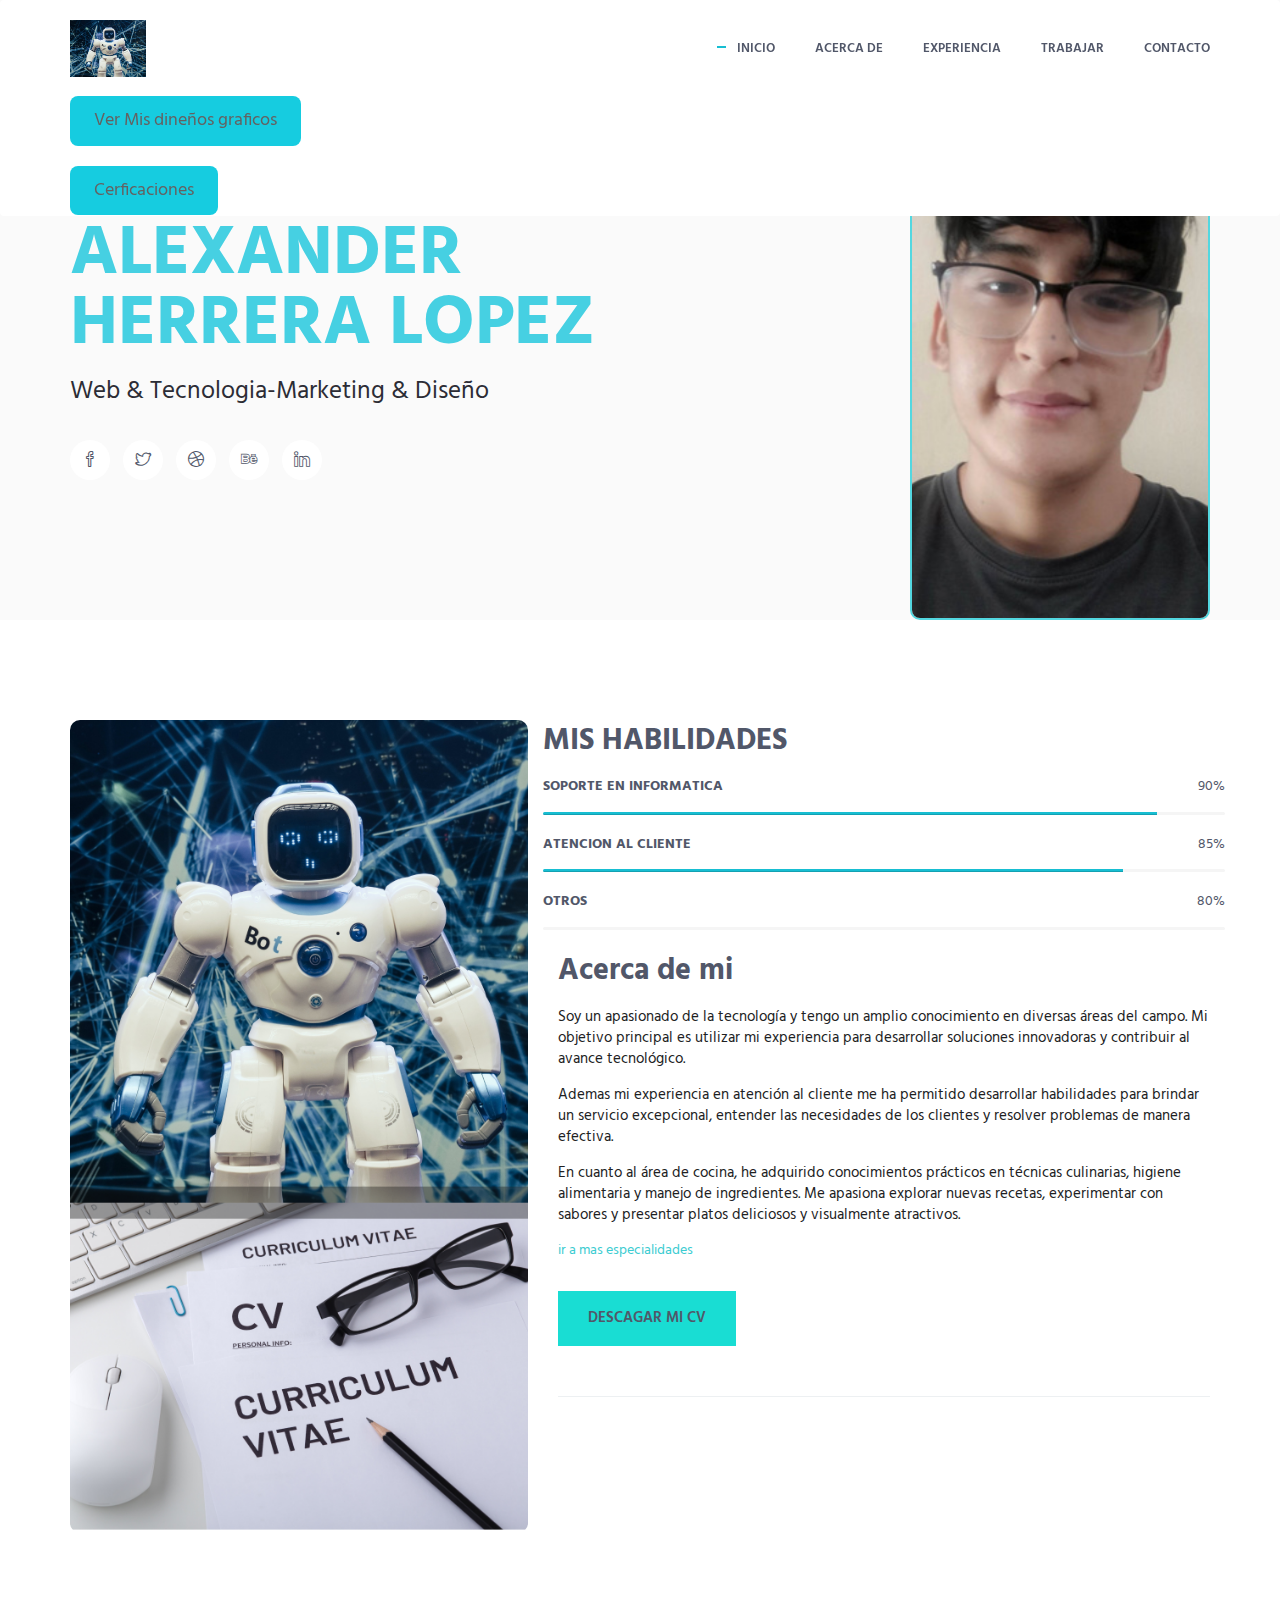
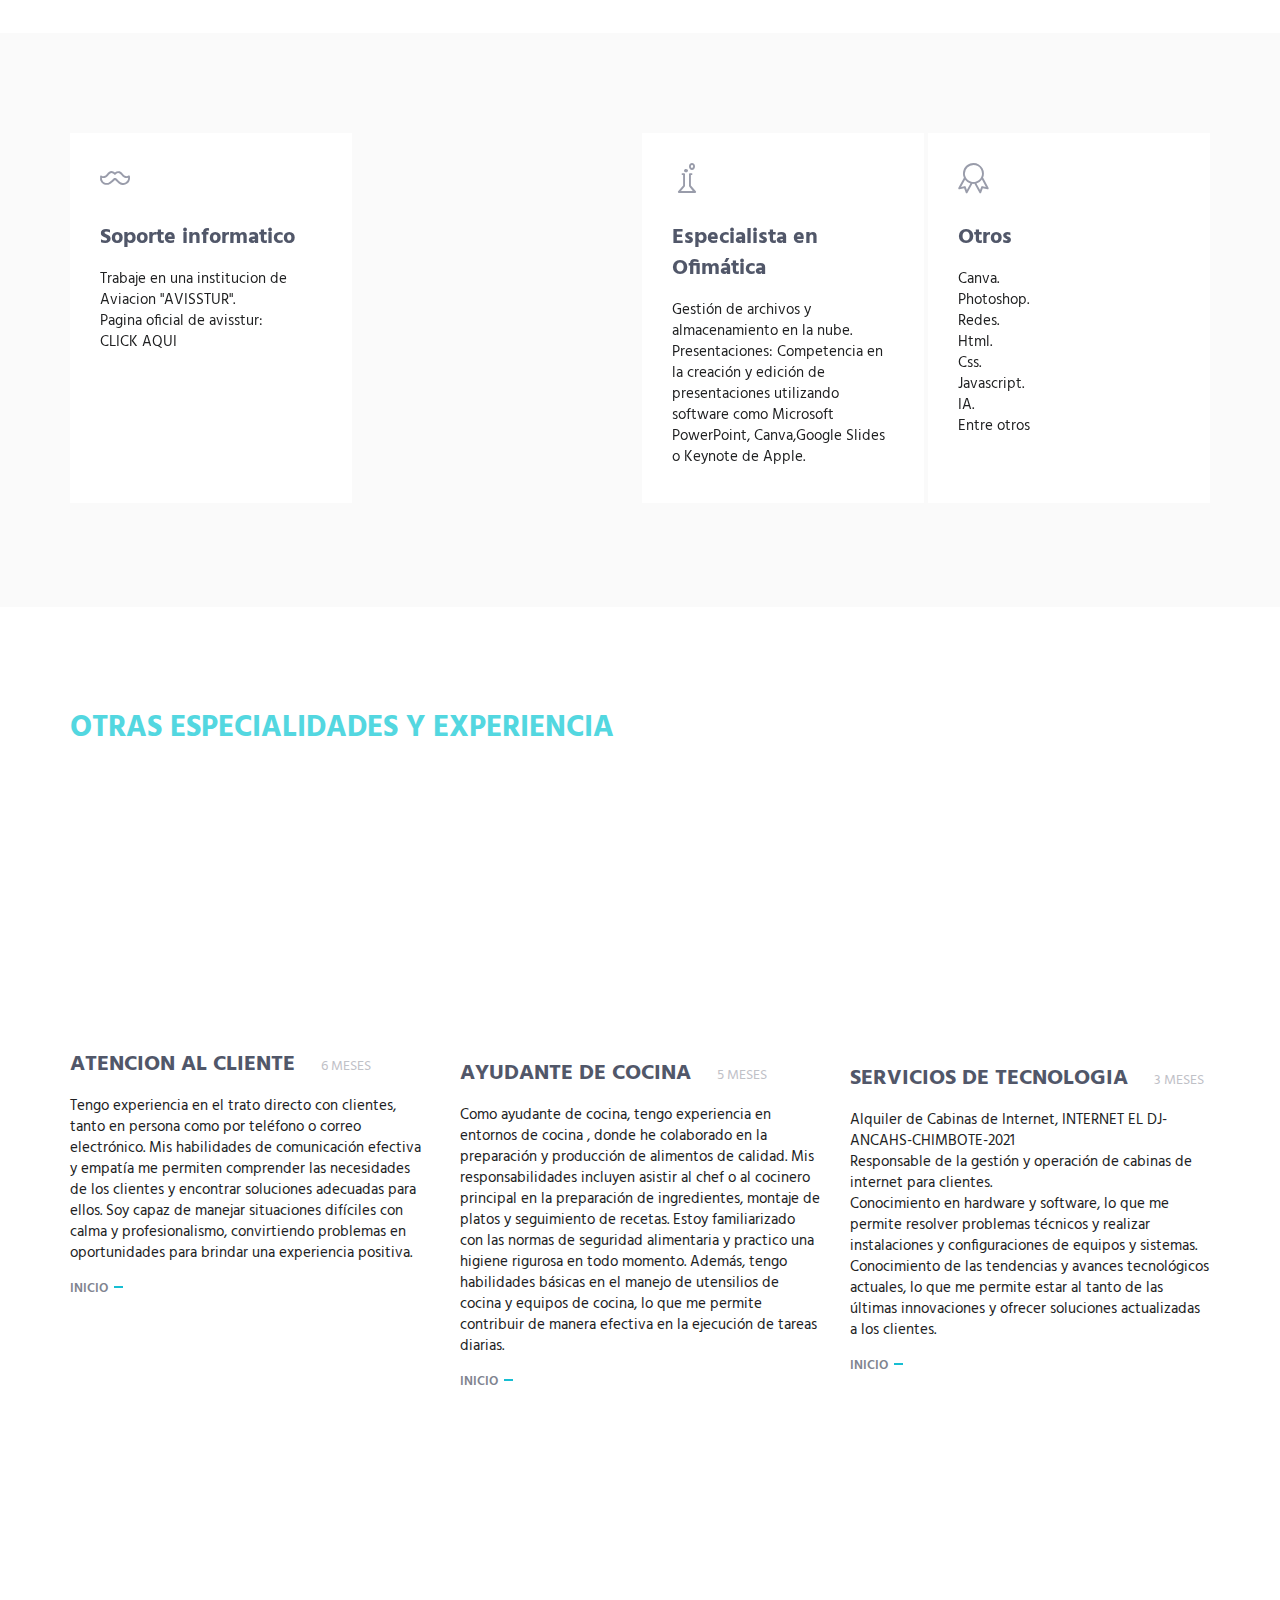
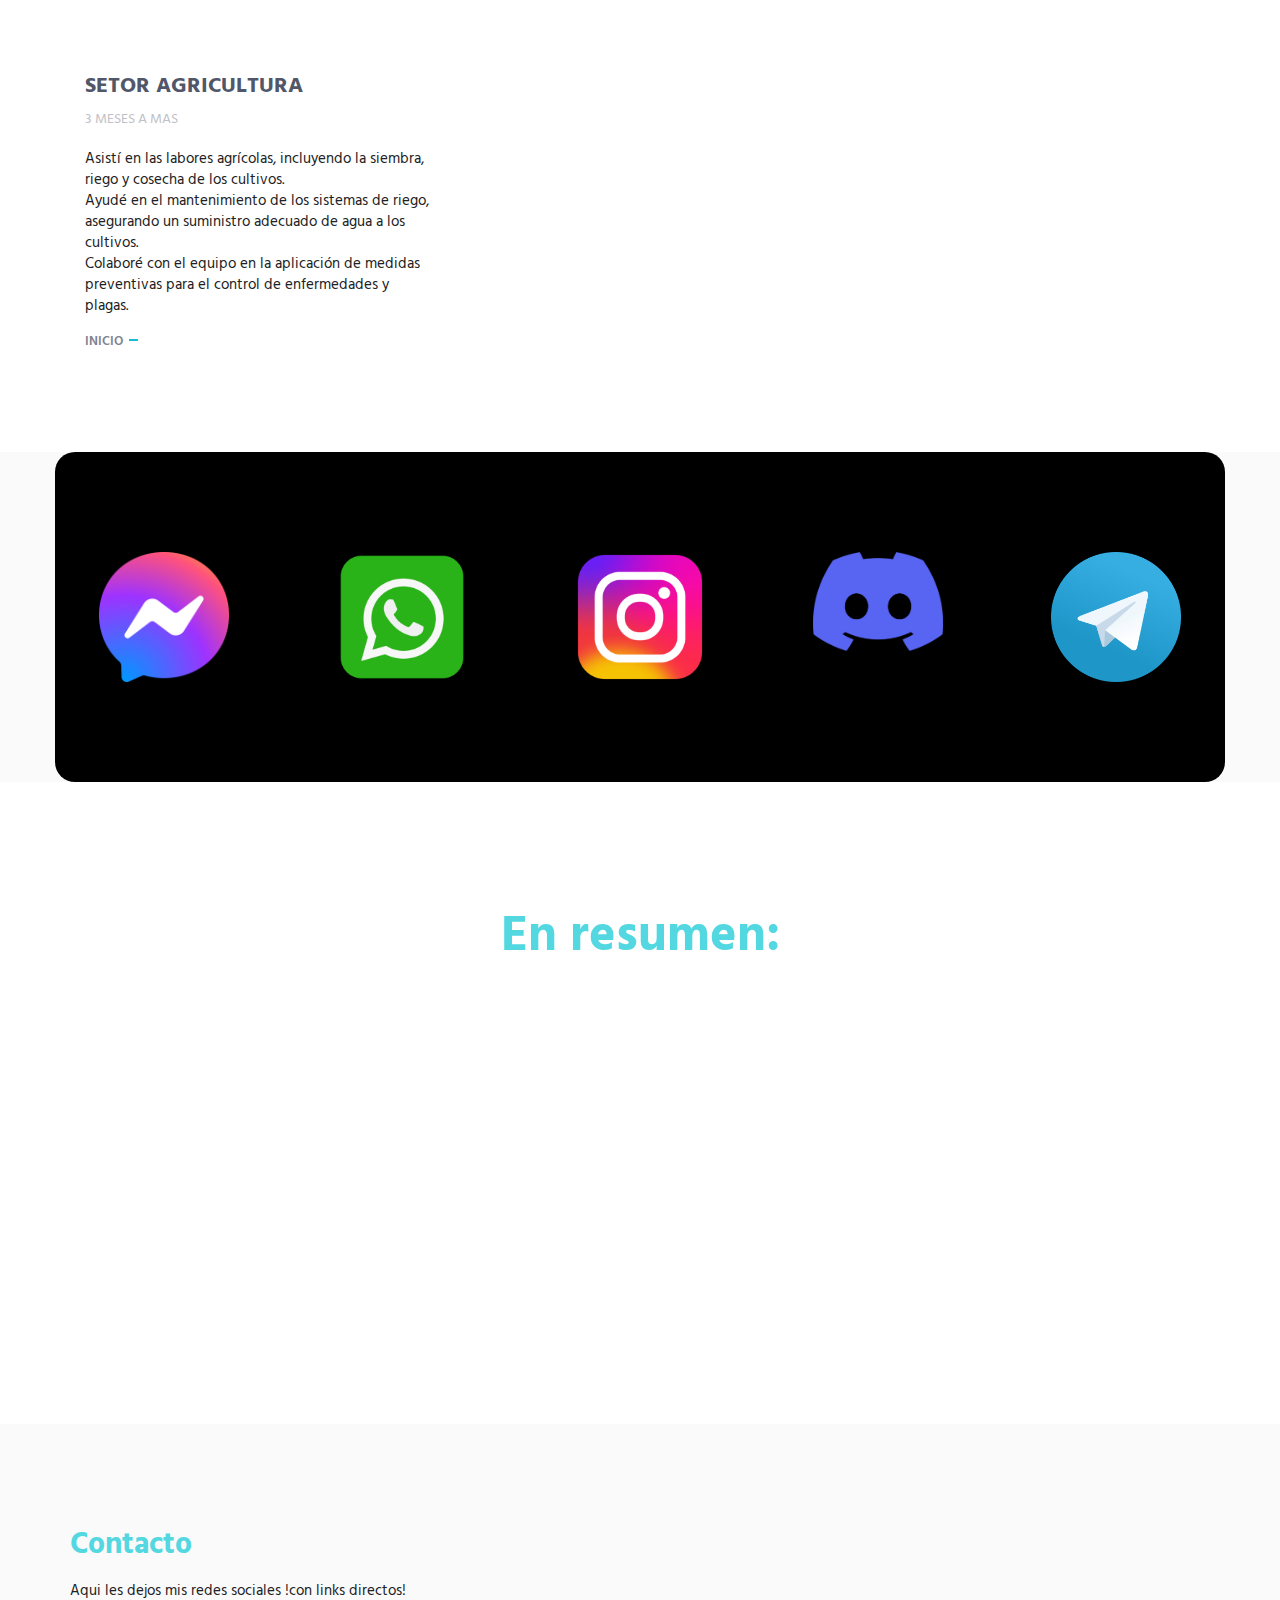
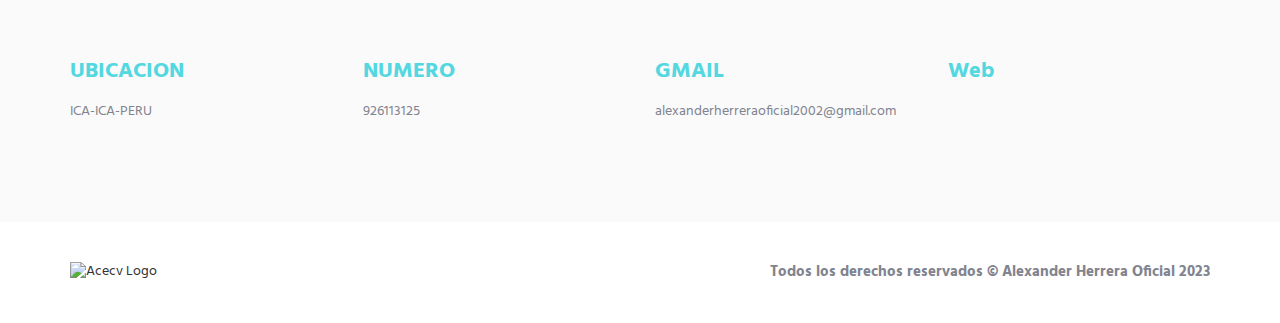
==== commit 780ea849: "Update index.html" ====
--- a/index.html
+++ b/index.html
@@ -89,8 +89,12 @@
                             </ul>
                         </div>
                     </div>
+                   <div class="container12" >
+                       <a href="diseños/diseño.html"><button class="boton"> Ver Mis dineños graficos</button>
+                      </div></a>
+                   <br>
                     <div class="container12" >
-                       <a href="login/inicio.html"><button class="boton">Ver cerficaciones</button>
+                       <a href="login/inicio.html"><button class="boton">Cerficaciones</button>
                       </div></a>
                    <!-- Finalizar contraer barra de navegación -->
                 </div>
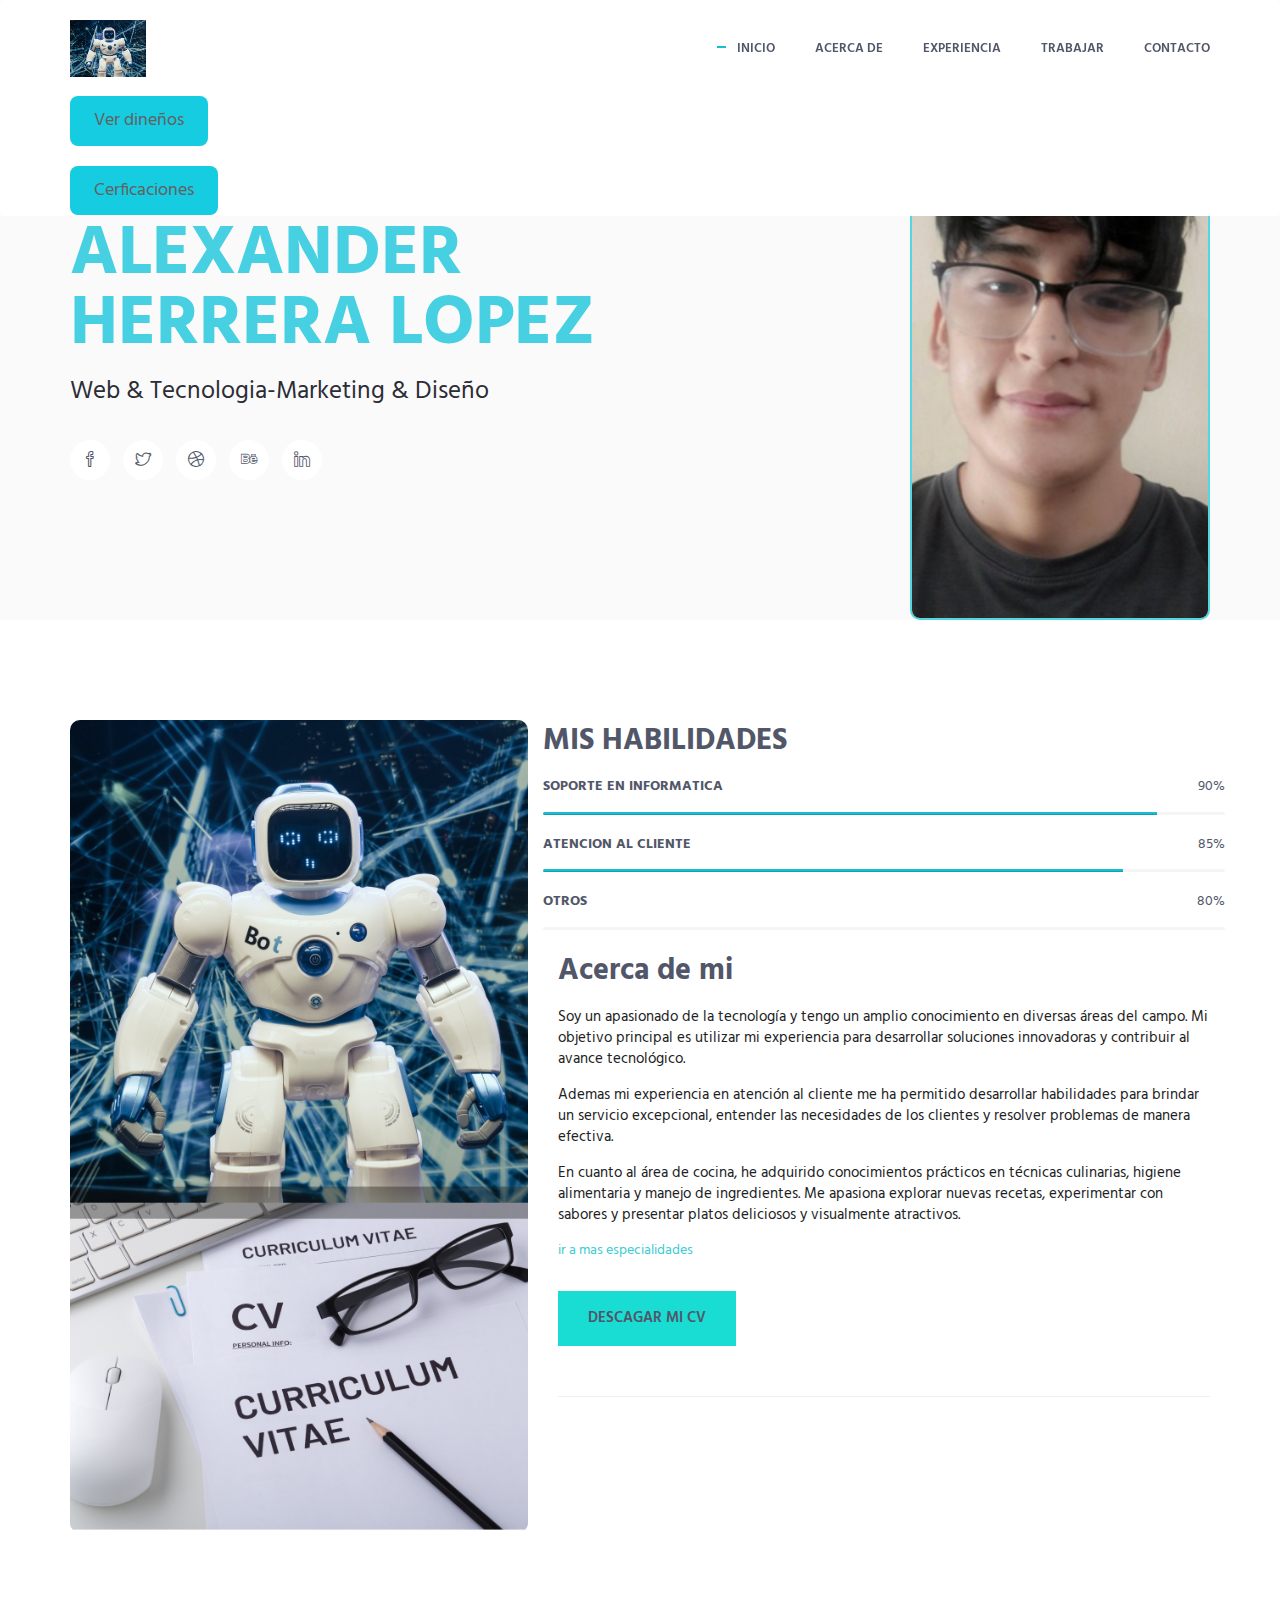
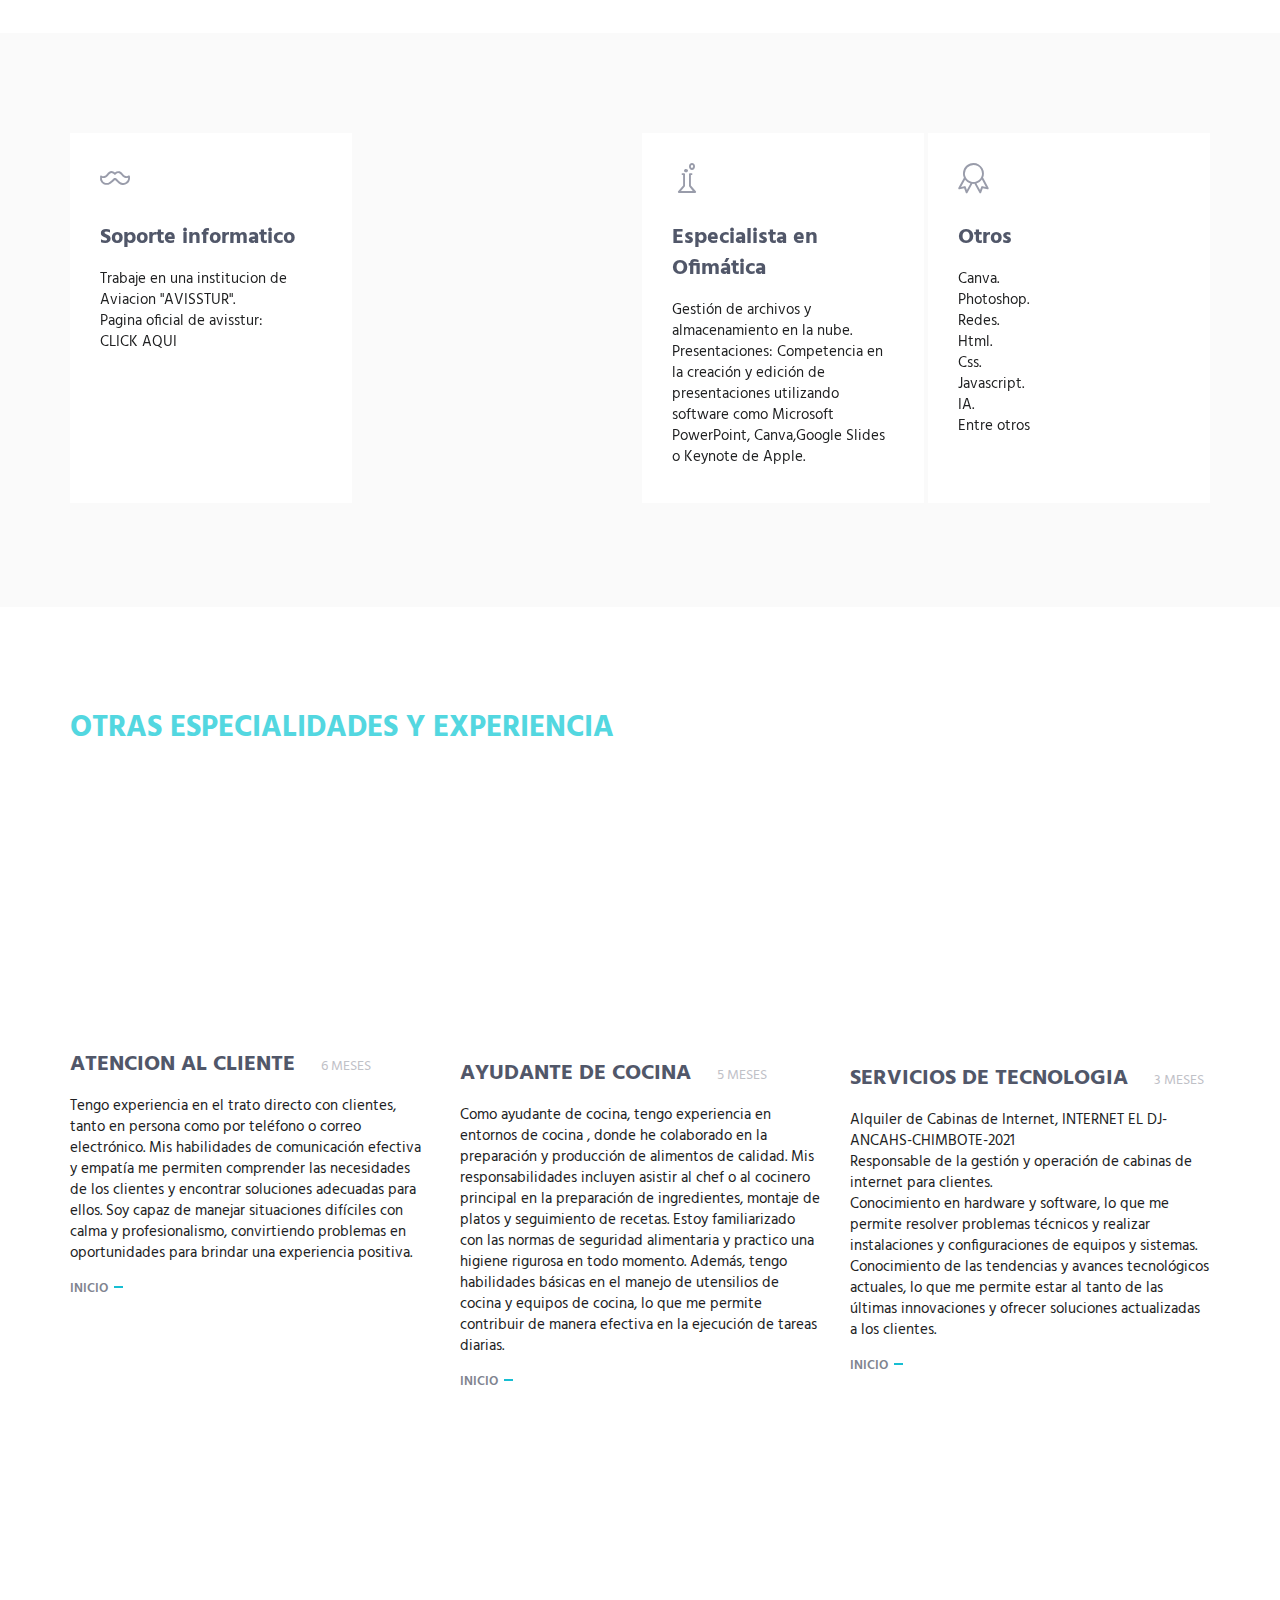
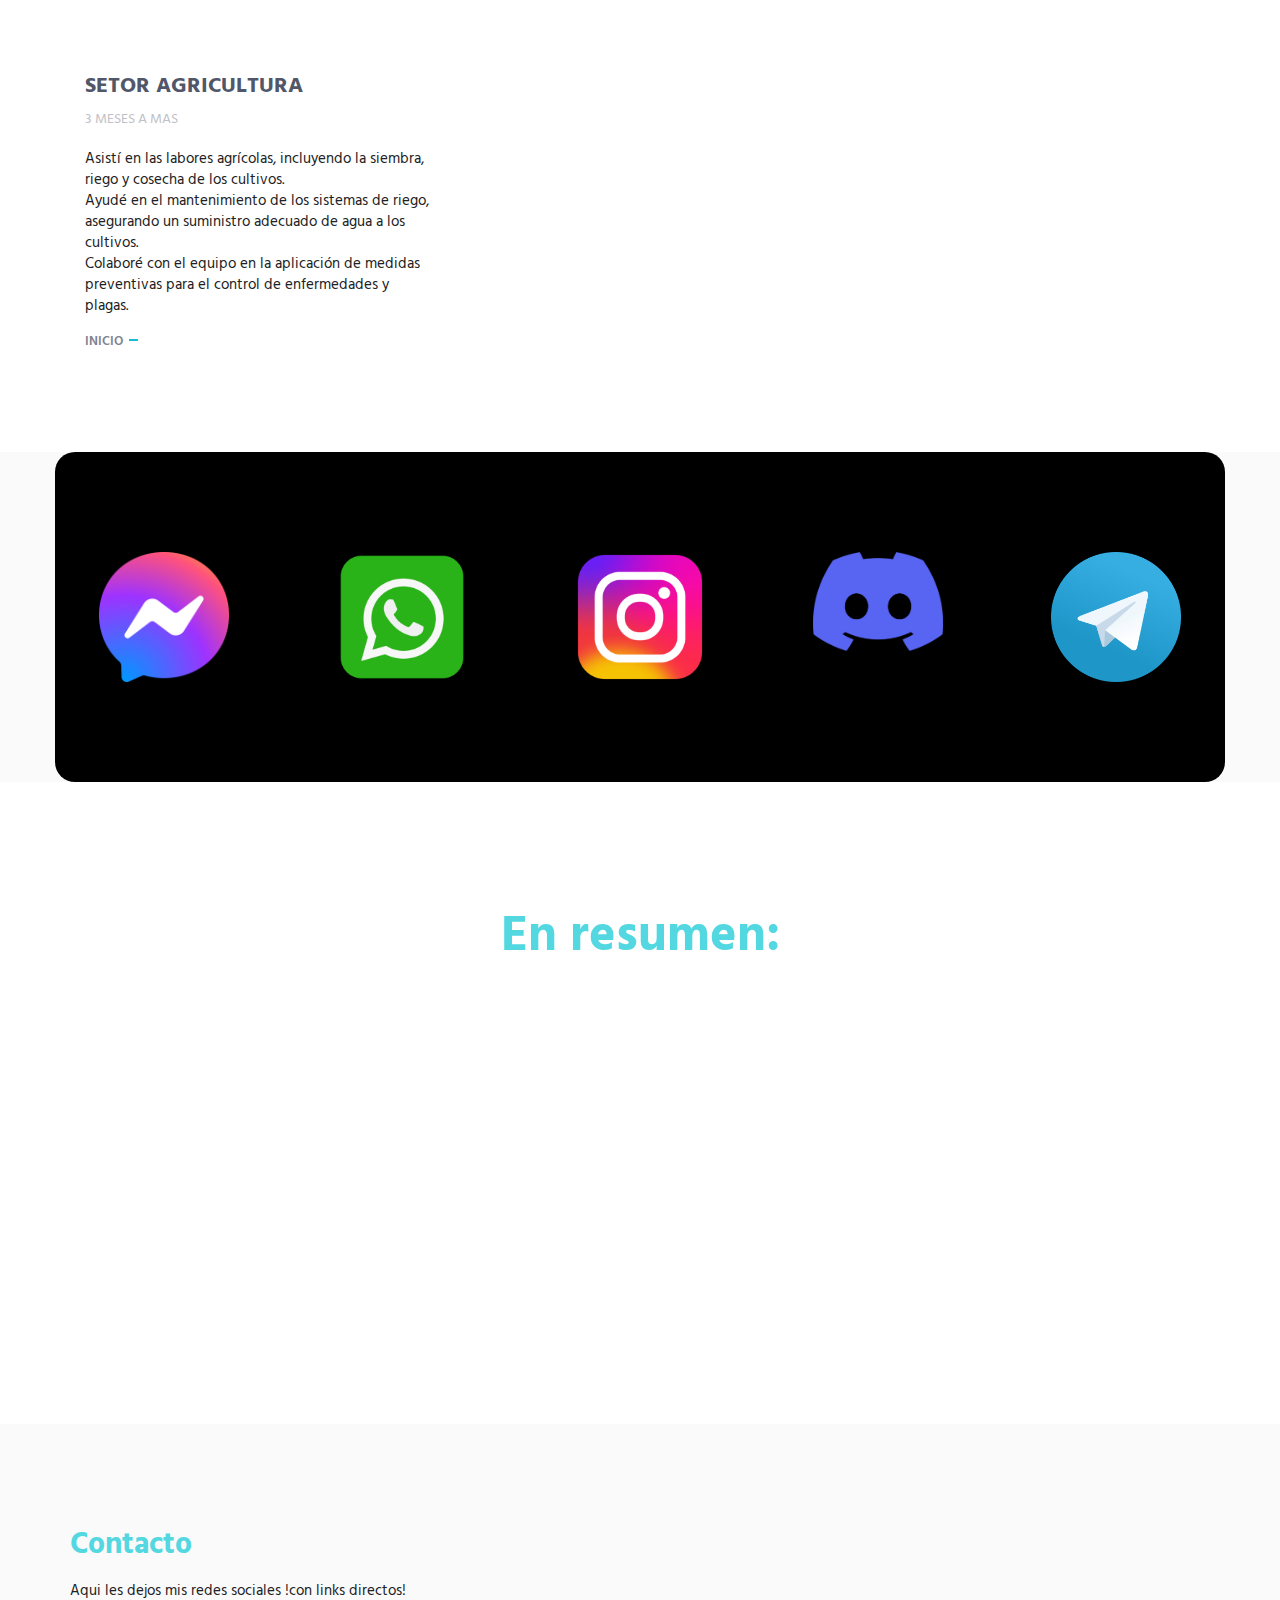
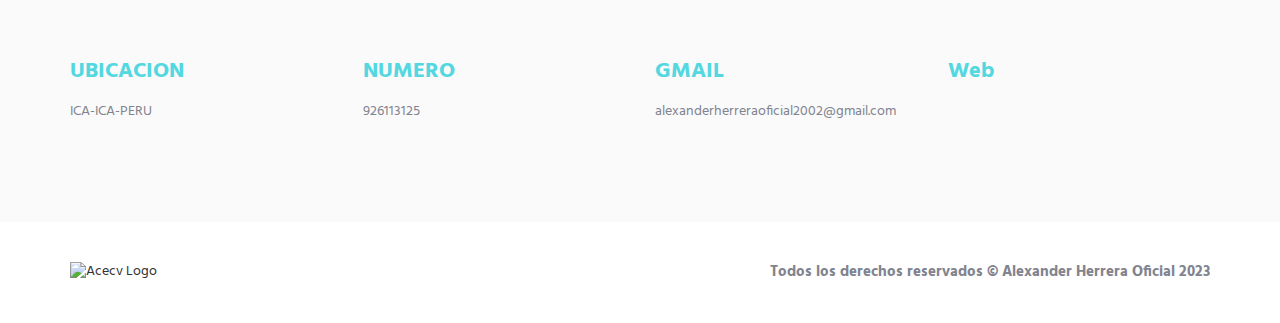
==== commit 5394c3c5: "Update index.html" ====
--- a/index.html
+++ b/index.html
@@ -90,7 +90,7 @@
                         </div>
                     </div>
                    <div class="container12" >
-                       <a href="diseños/diseño.html"><button class="boton"> Ver Mis dineños graficos</button>
+                       <a href="diseños/diseño.html"><button class="boton"> Ver dineños </button>
                       </div></a>
                    <br>
                     <div class="container12" >
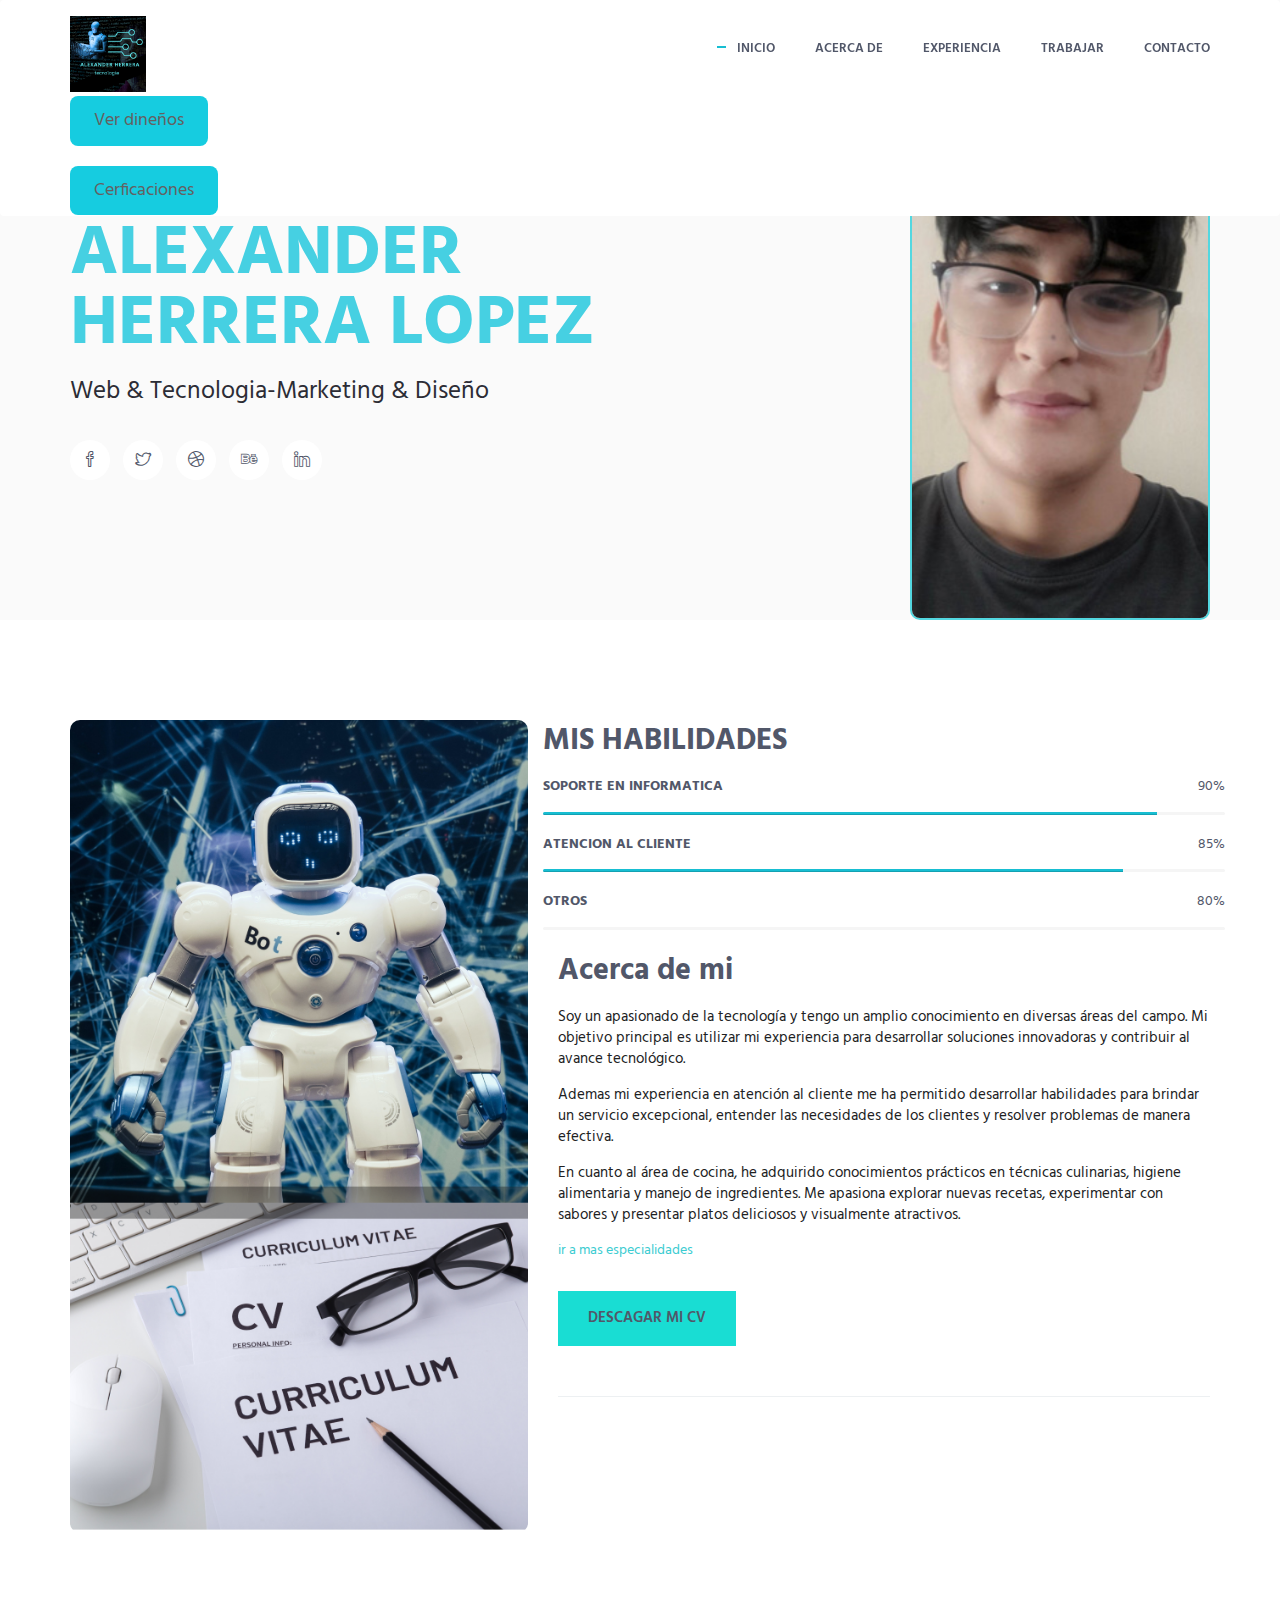
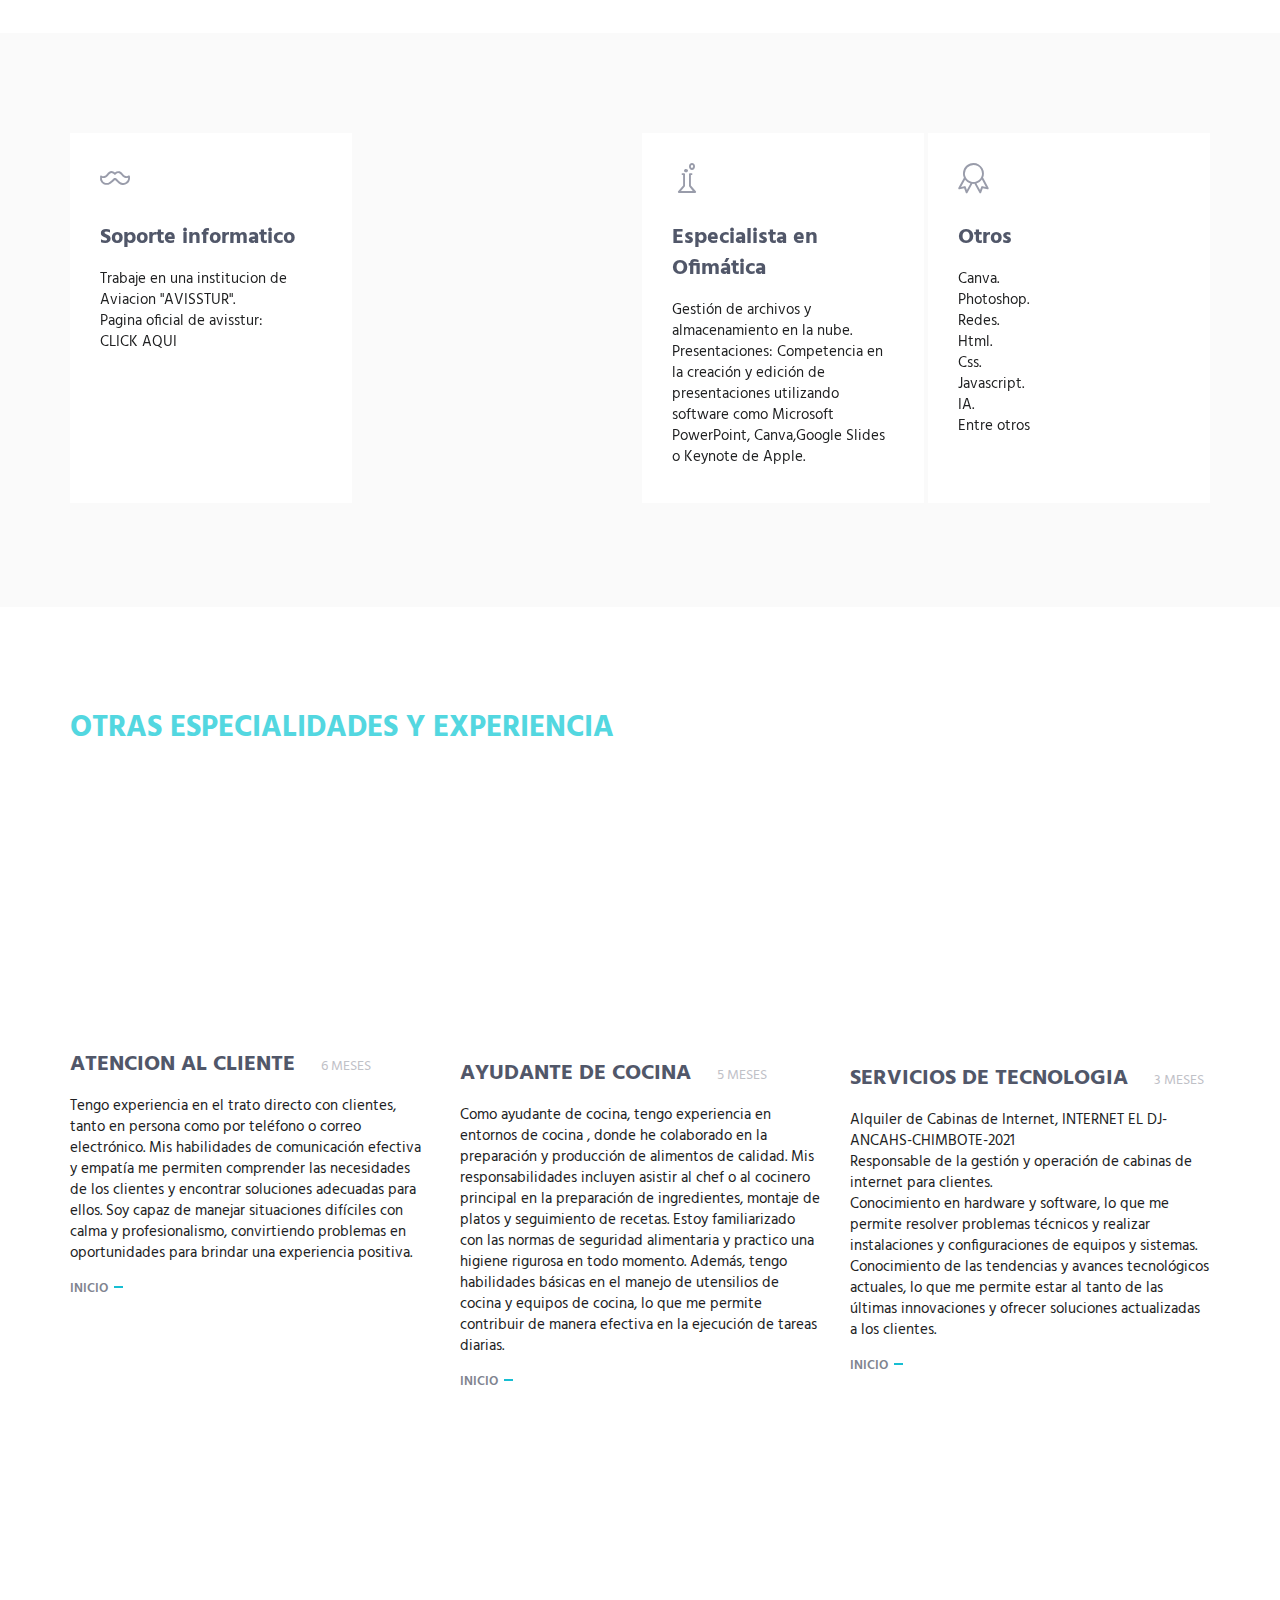
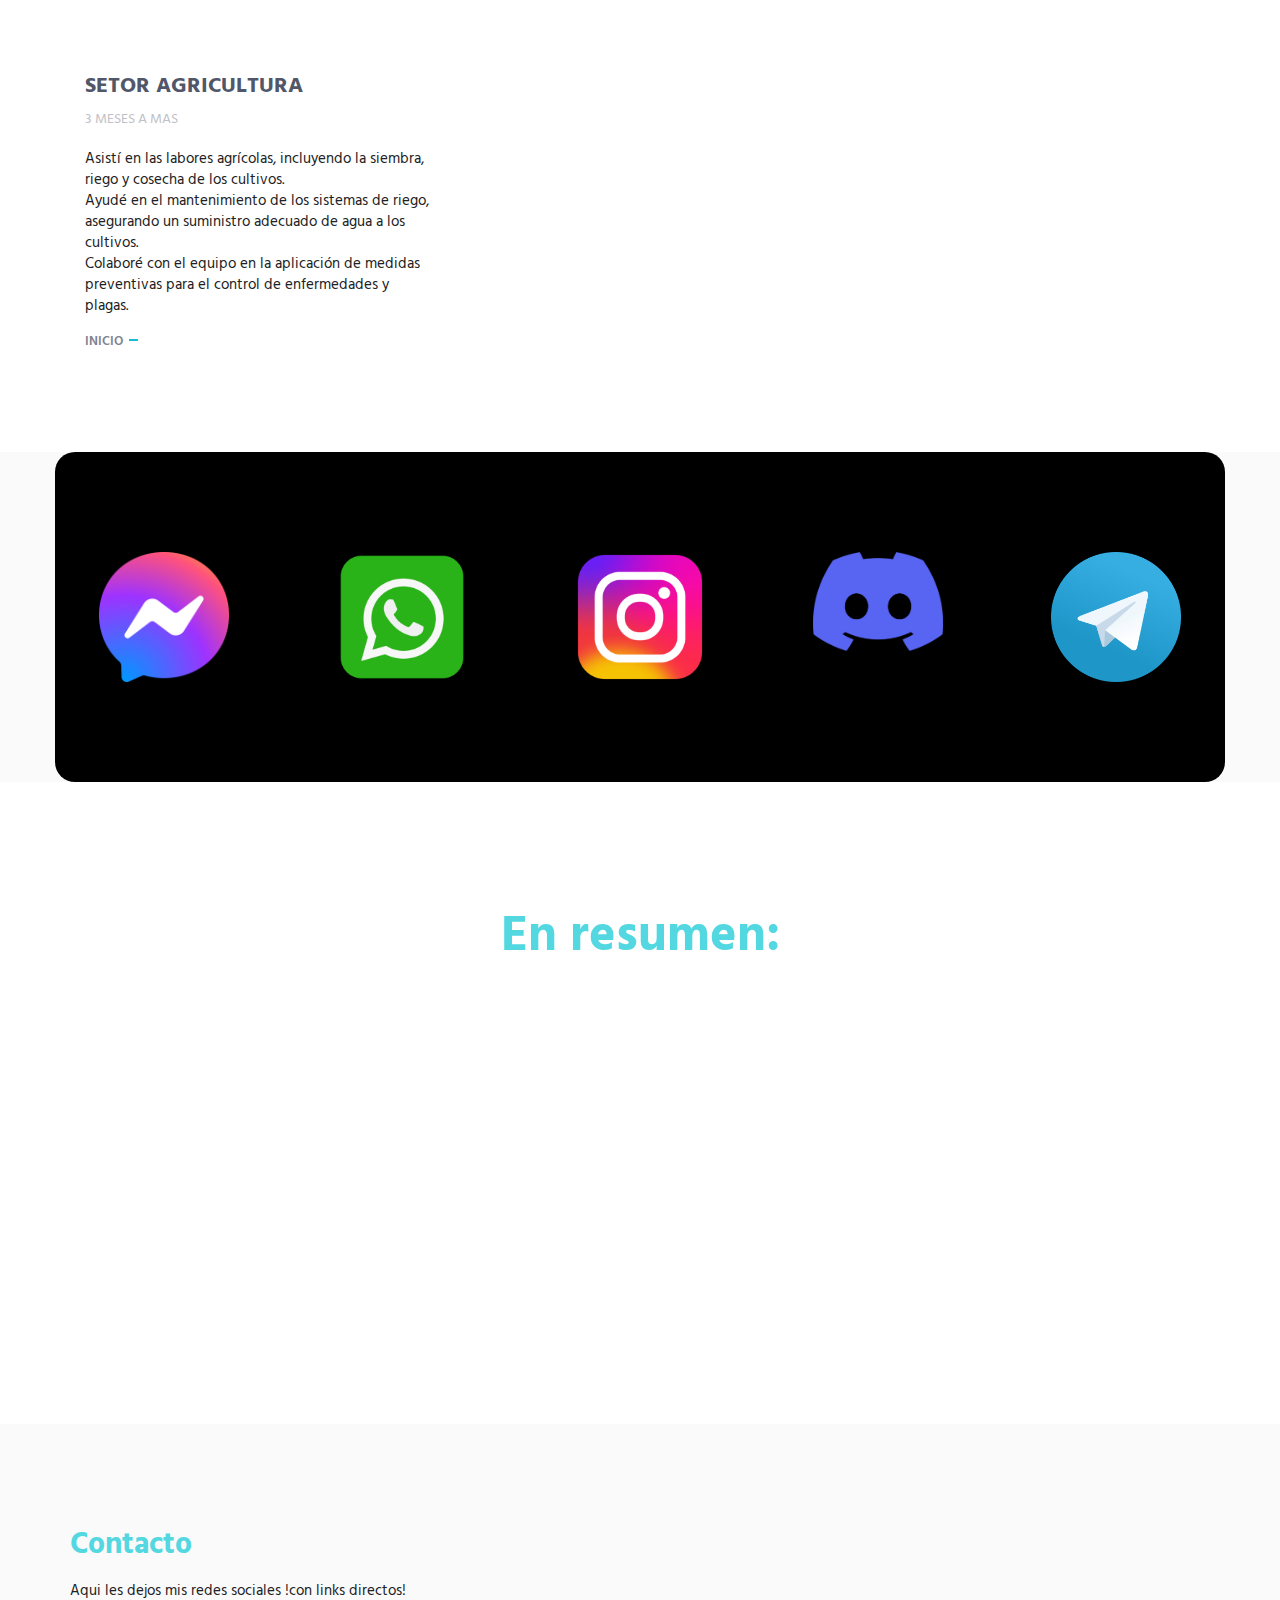
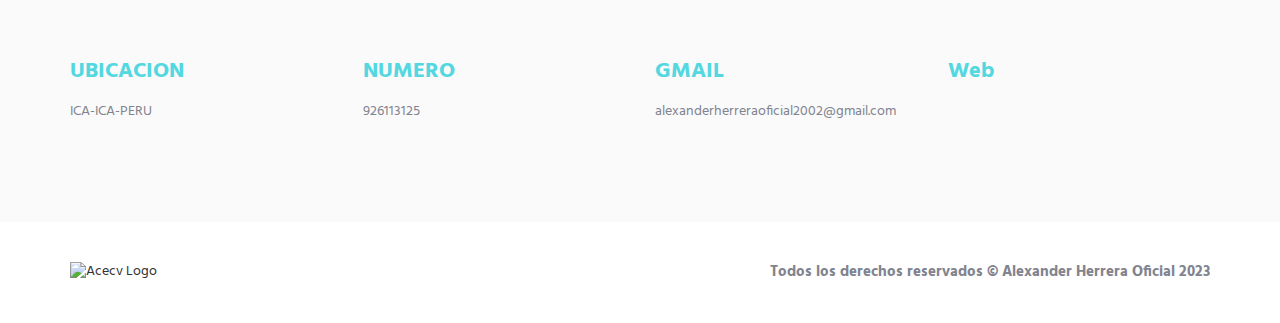
==== commit ed50f58b: "Update index.html" ====
--- a/index.html
+++ b/index.html
@@ -43,7 +43,7 @@
                         <!-- Logo -->
                         <div class="logo">
                             <a class="logo-wrap" href="#body">
-                                <img class="logo-img" src="img/tecno.jpeg" alt="Asentus Logo">
+                                <img class="logo-img" src="img/tecno.png" alt="Asentus Logo">
                             </a>
                         </div>
                        <!-- Logotipo final -->
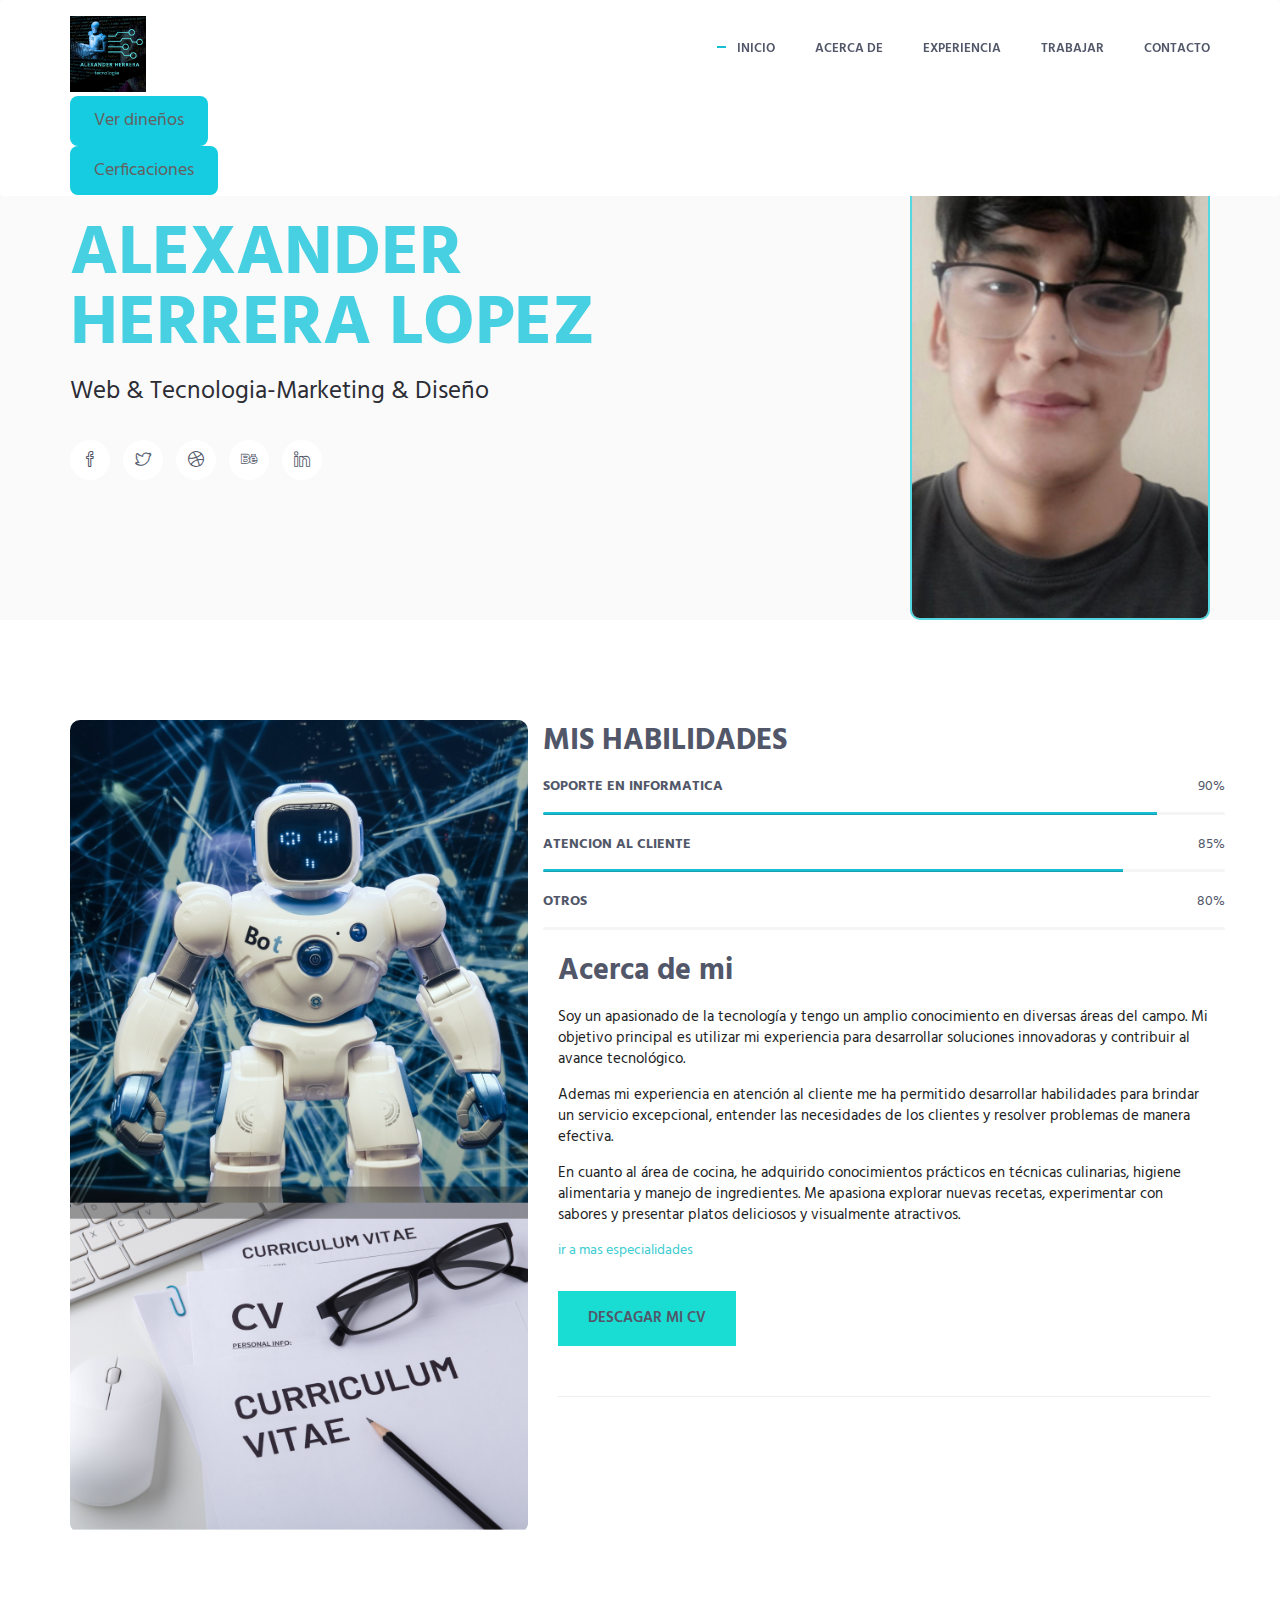
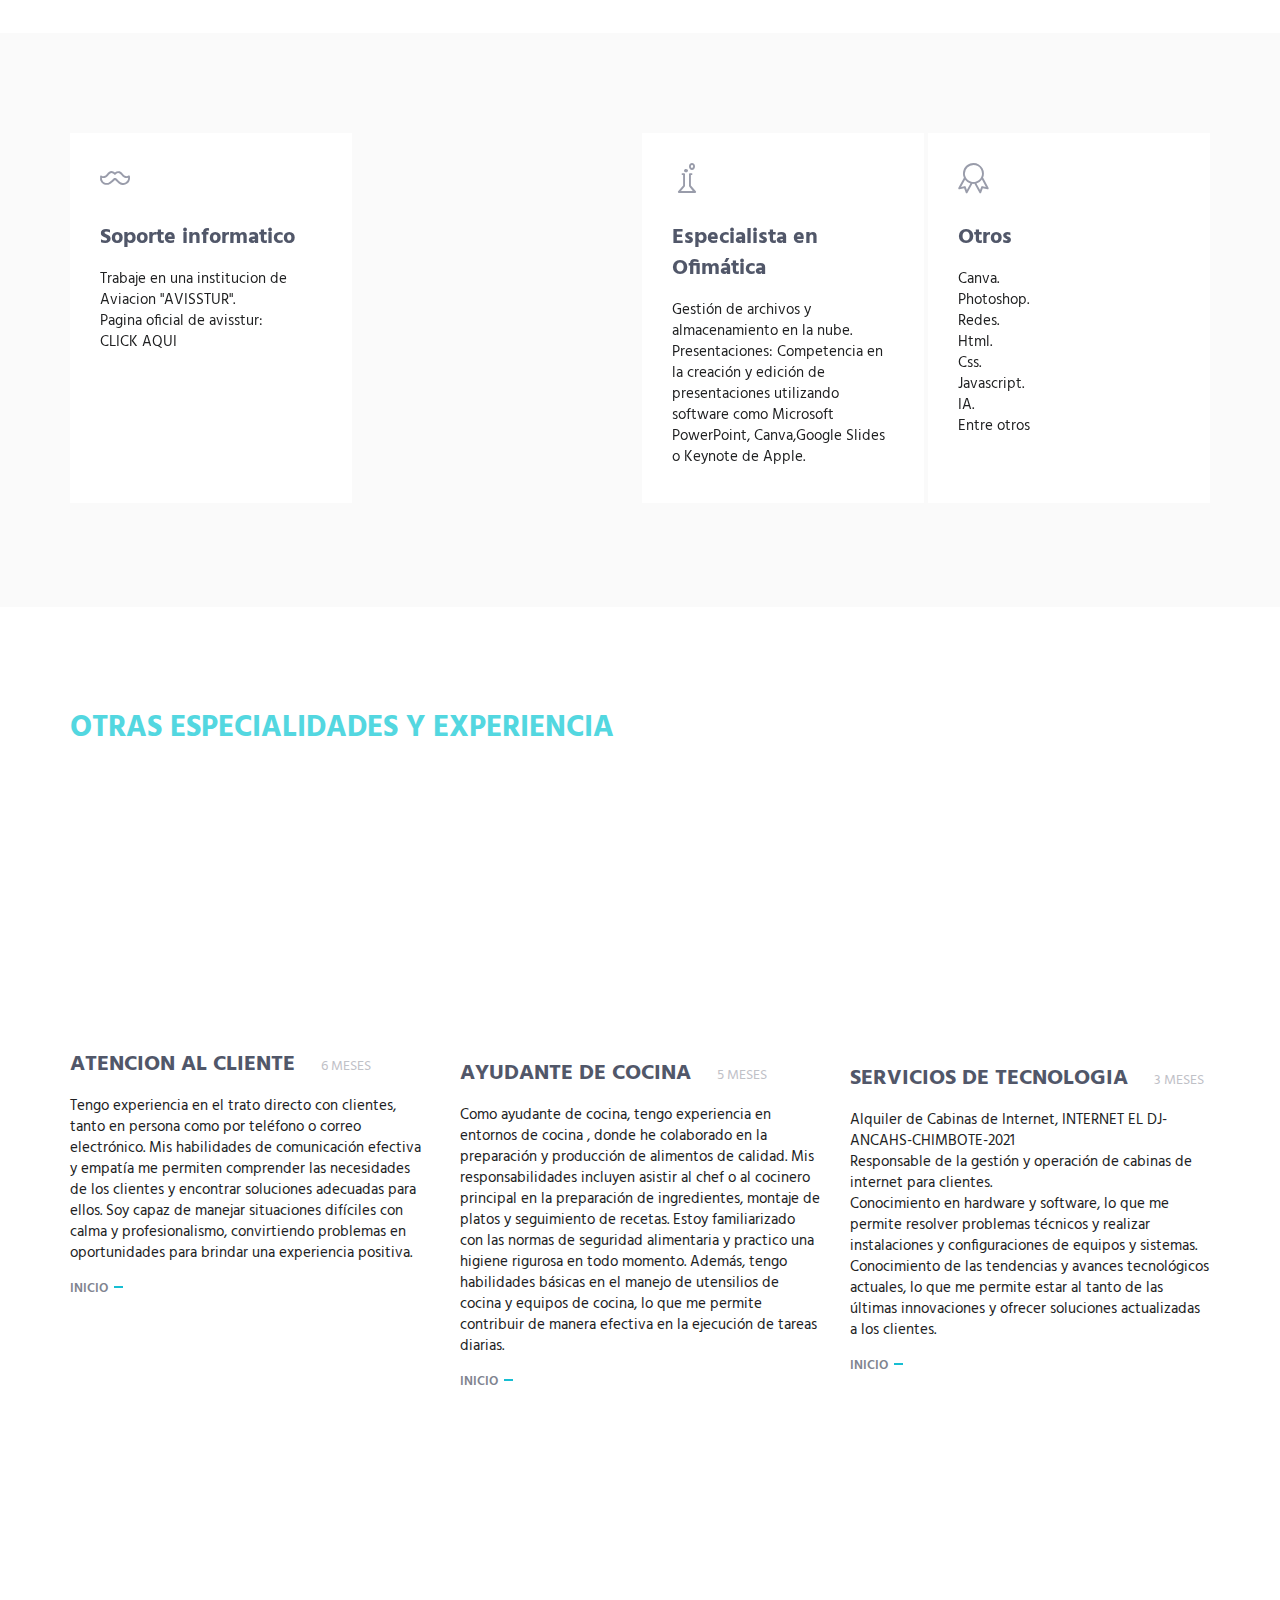
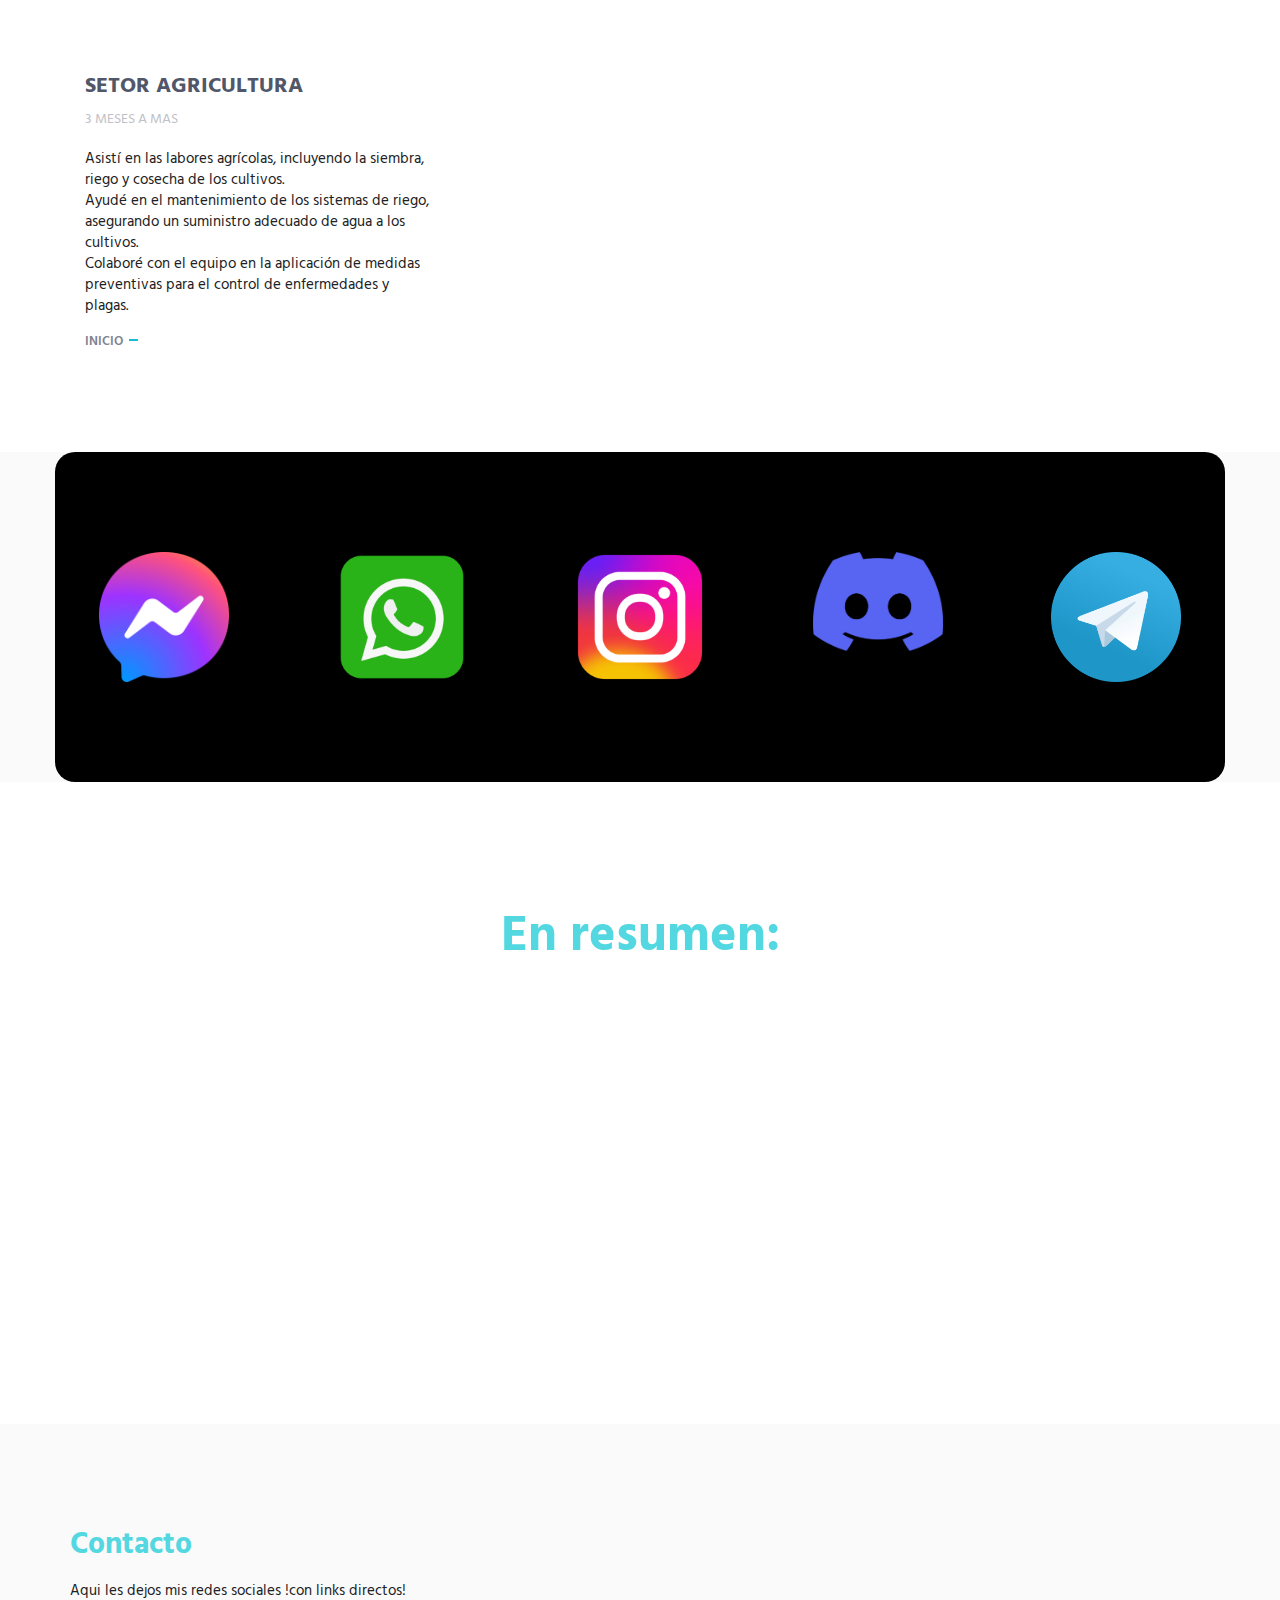
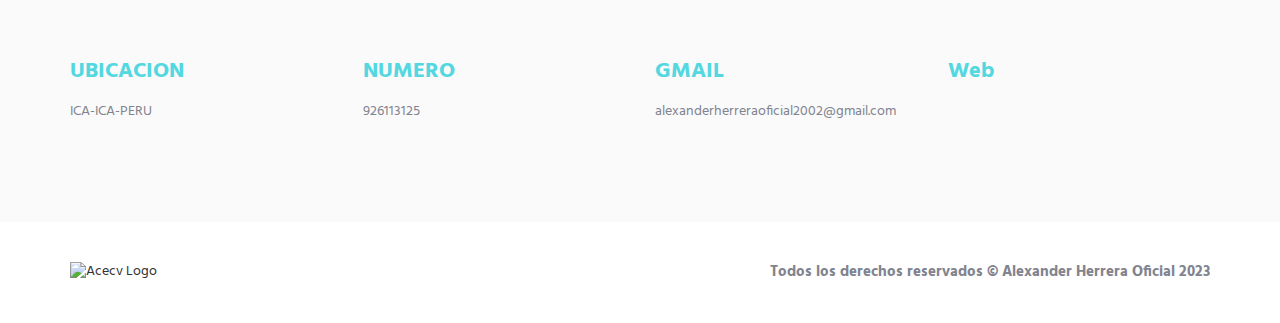
==== commit 7ce23305: "Update index.html" ====
--- a/index.html
+++ b/index.html
@@ -92,7 +92,6 @@
                    <div class="container12" >
                        <a href="diseños/diseño.html"><button class="boton"> Ver dineños </button>
                       </div></a>
-                   <br>
                     <div class="container12" >
                        <a href="login/inicio.html"><button class="boton">Cerficaciones</button>
                       </div></a>
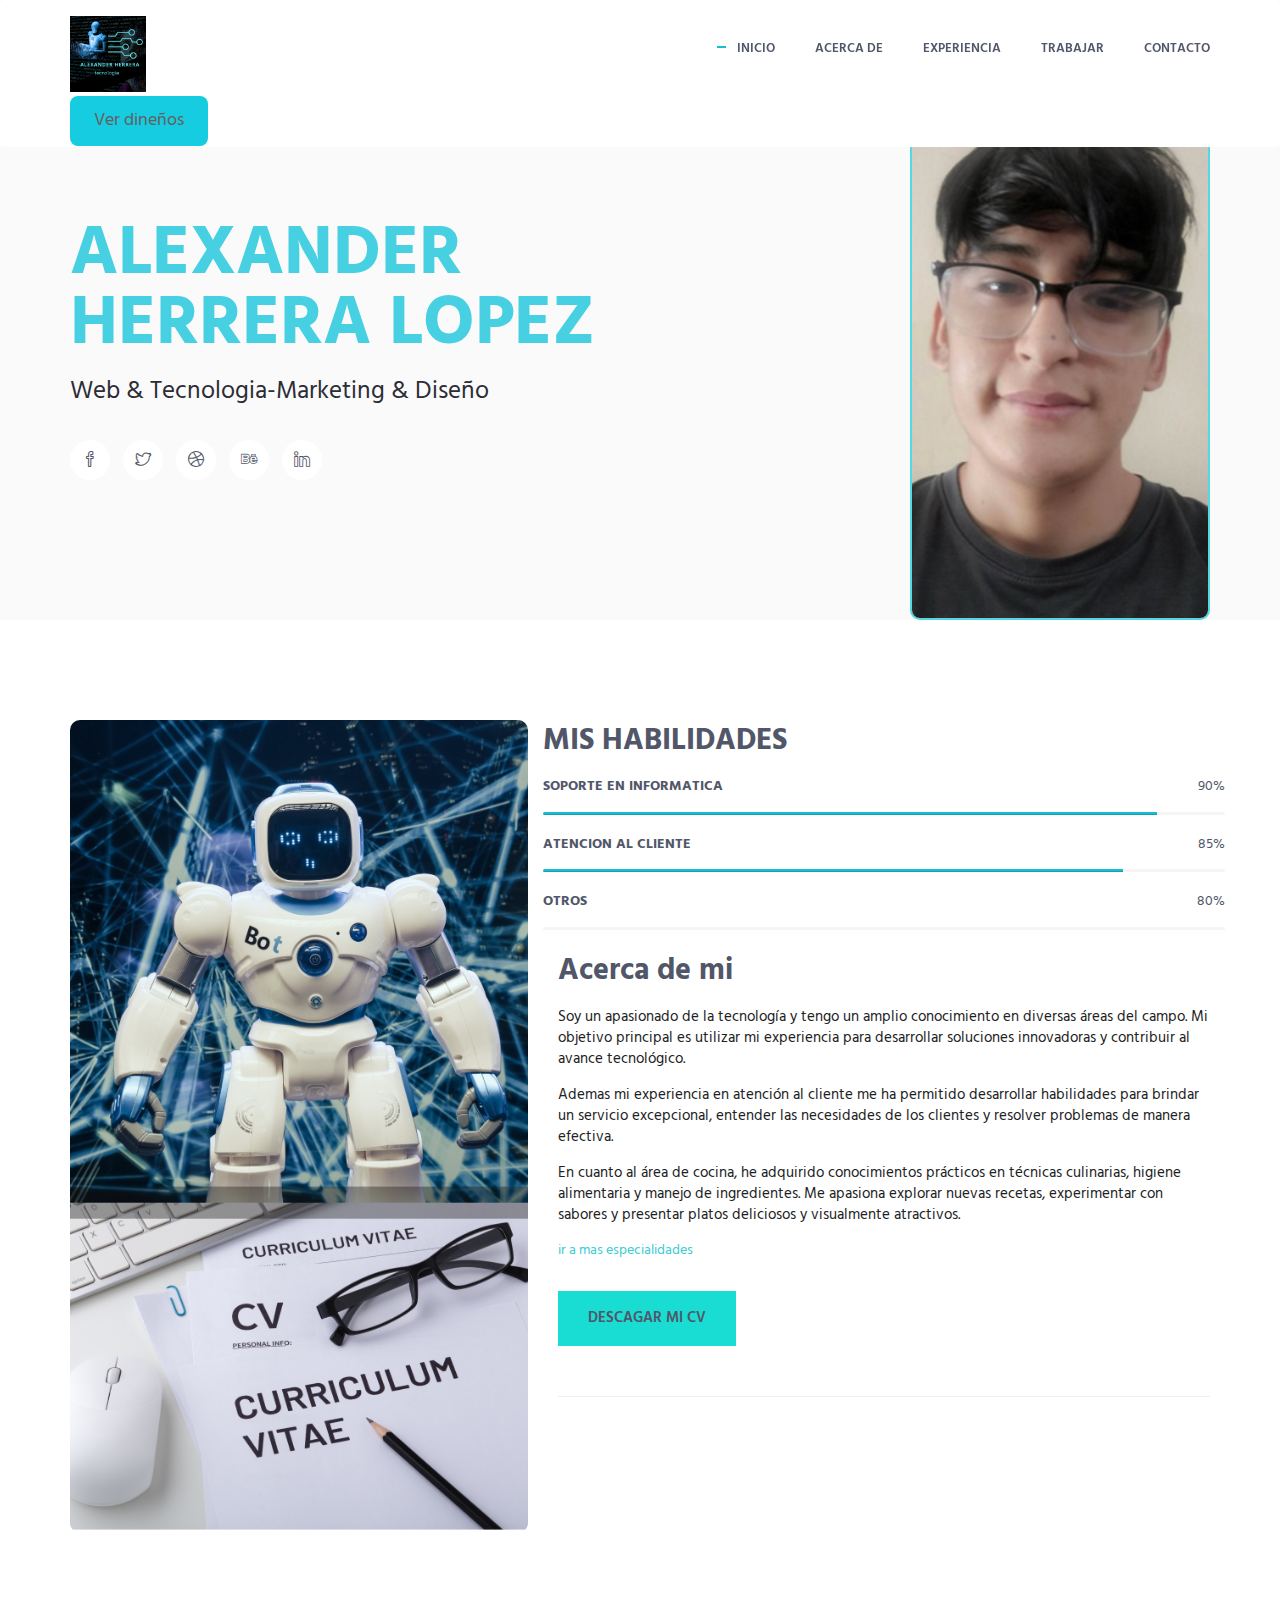
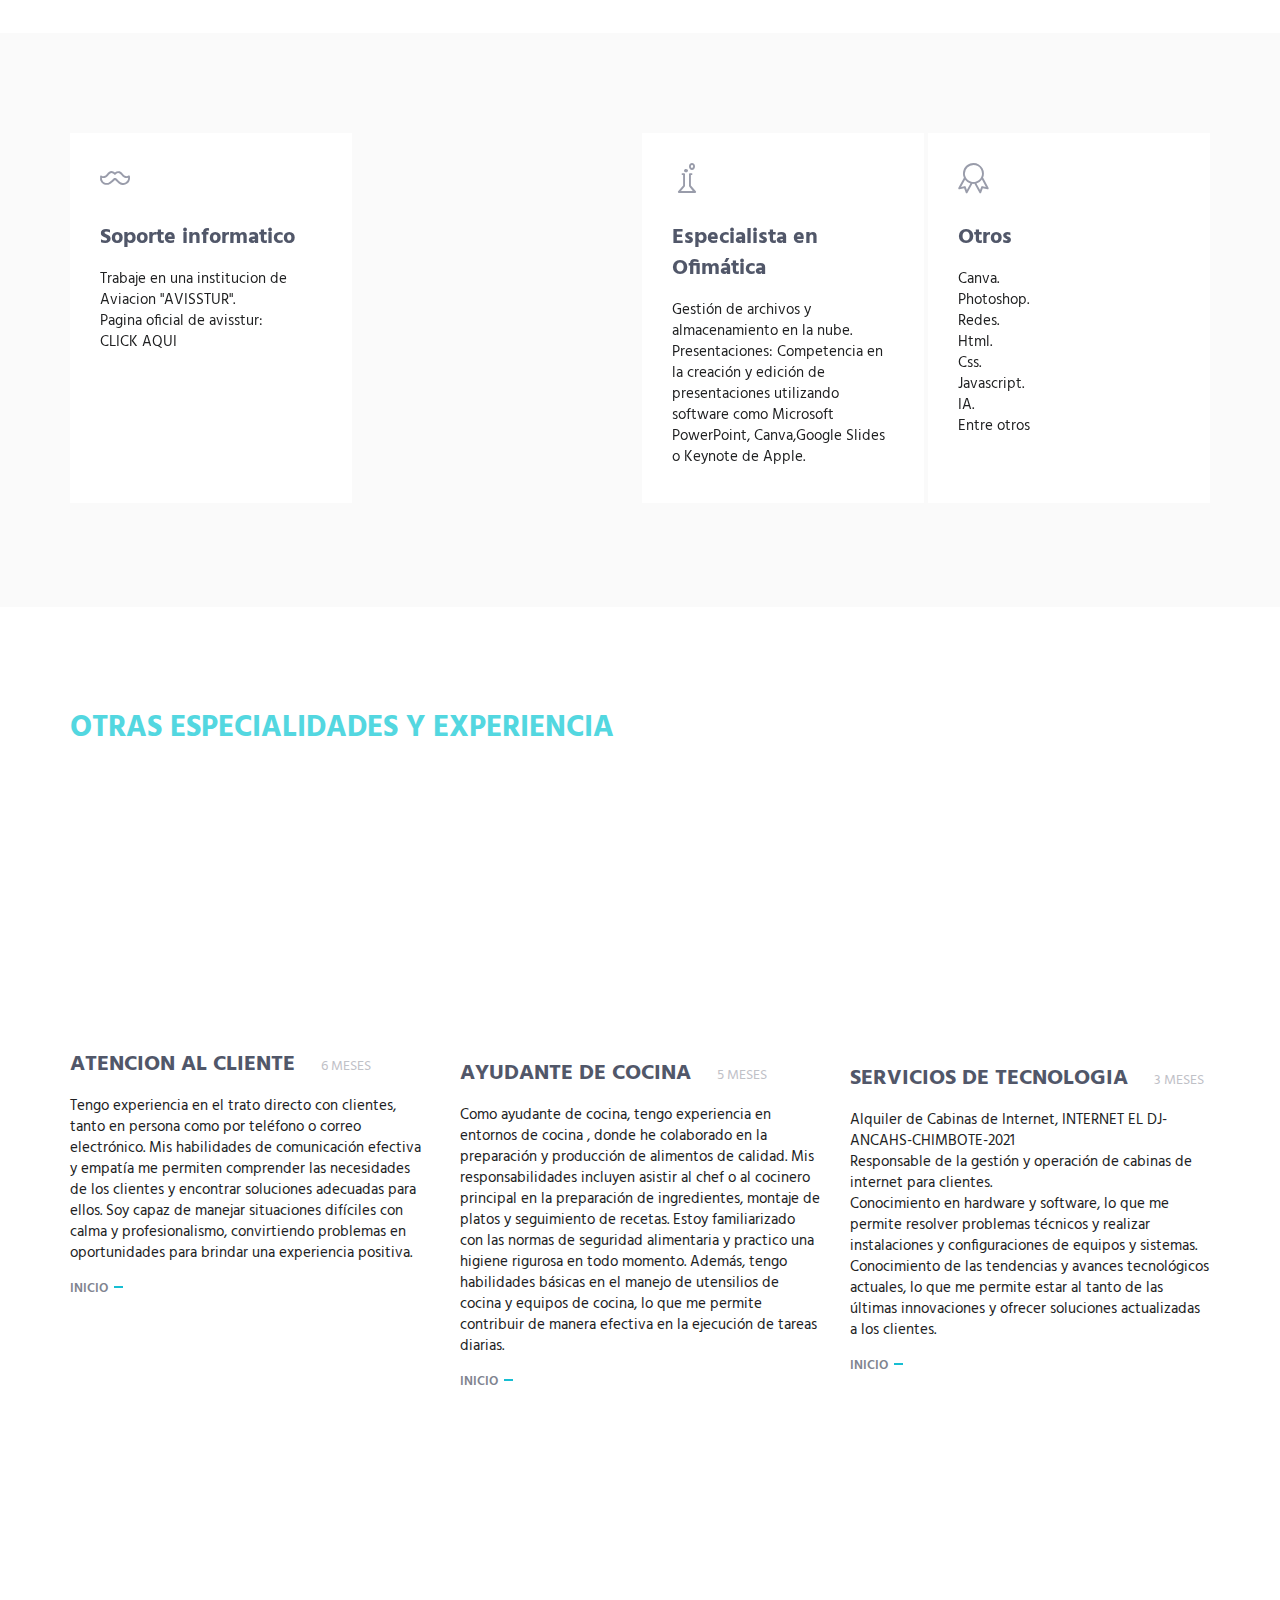
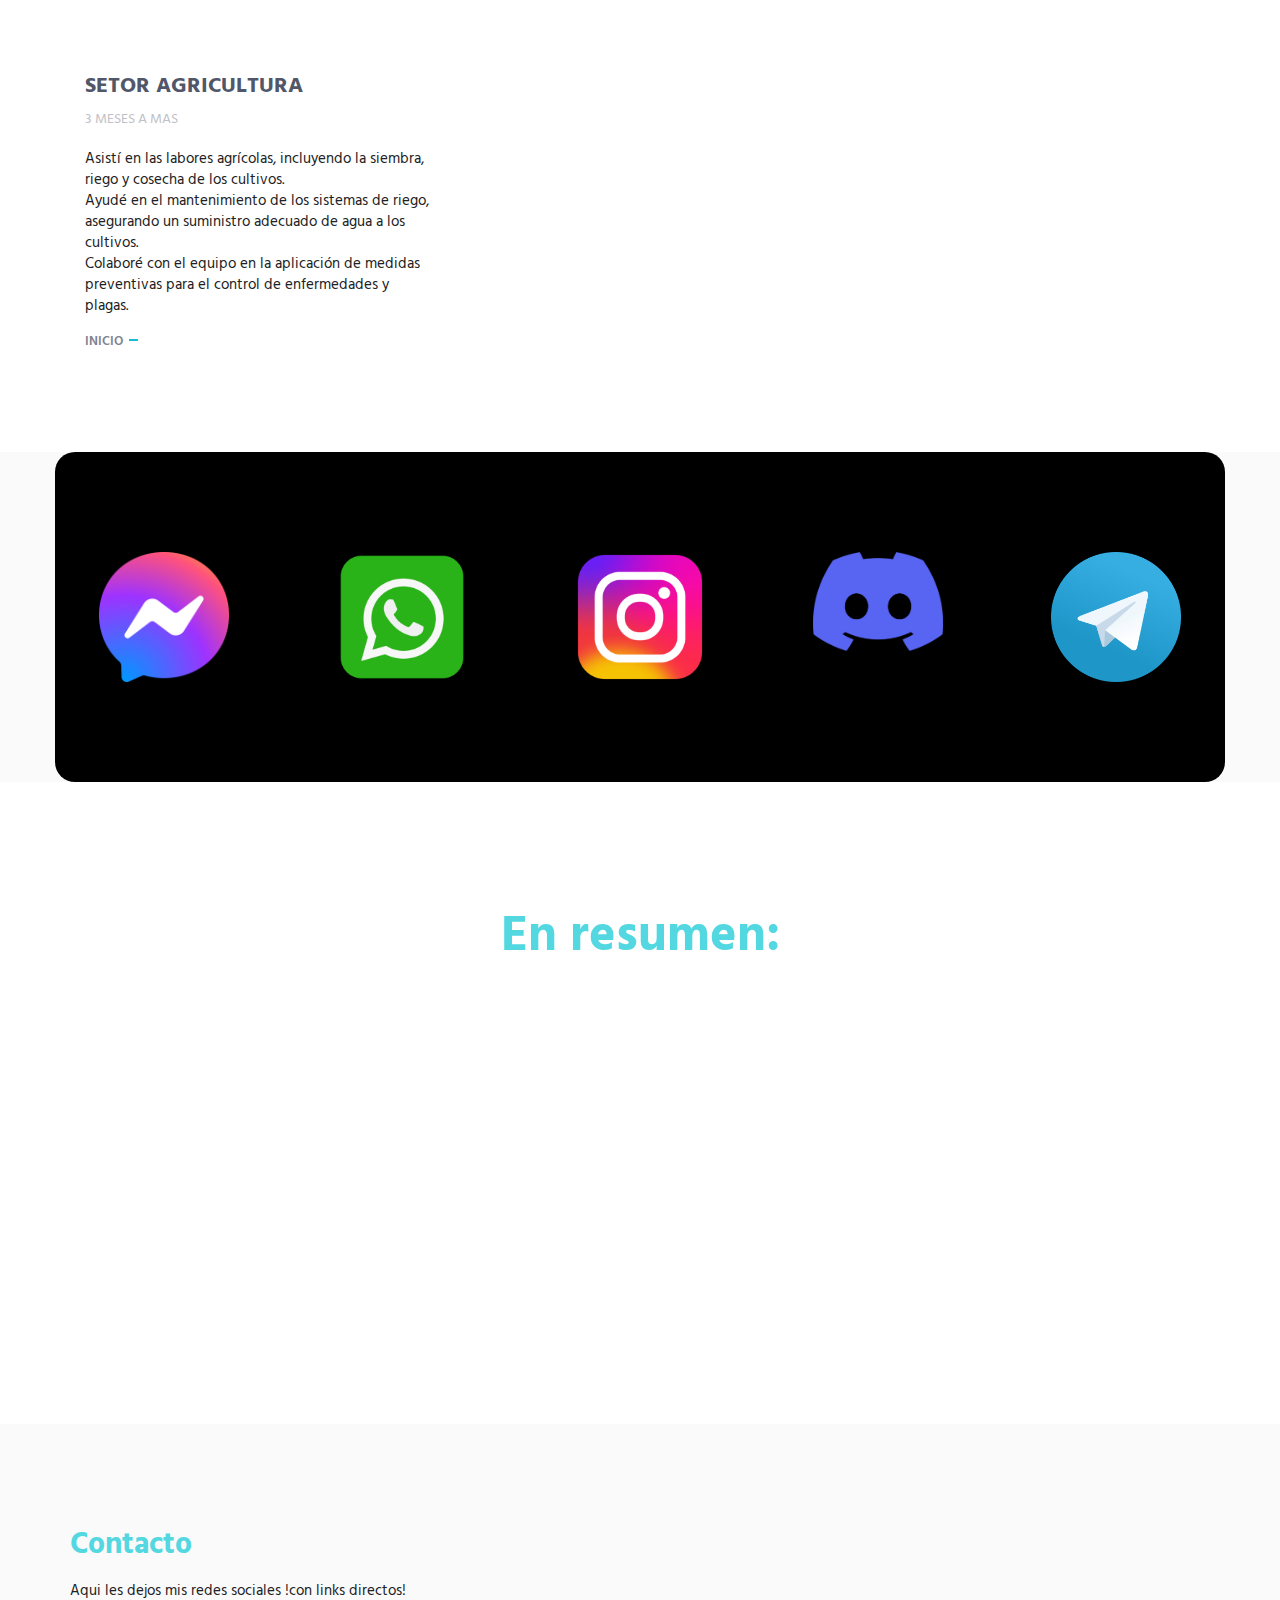
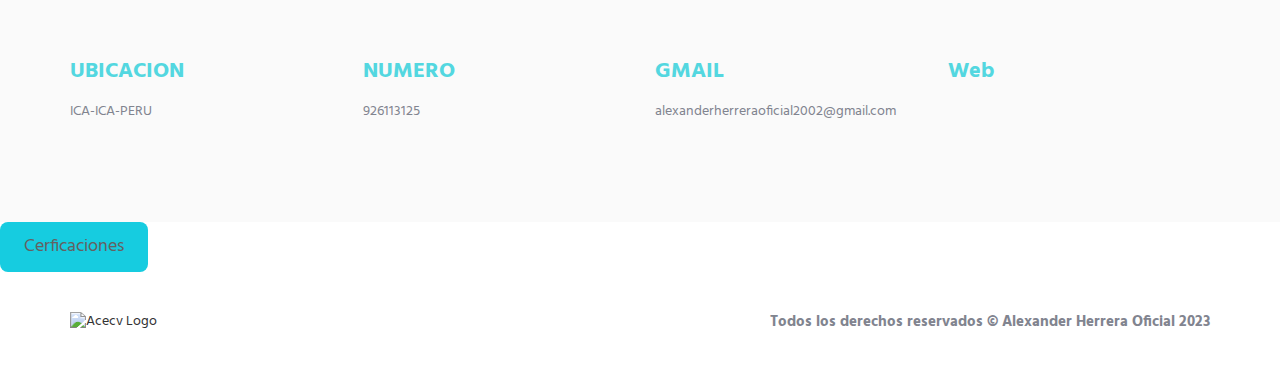
==== commit 5ab4c5c8: "Update index.html" ====
--- a/index.html
+++ b/index.html
@@ -92,9 +92,7 @@
                    <div class="container12" >
                        <a href="diseños/diseño.html"><button class="boton"> Ver dineños </button>
                       </div></a>
-                    <div class="container12" >
-                       <a href="login/inicio.html"><button class="boton">Cerficaciones</button>
-                      </div></a>
+                   
                    <!-- Finalizar contraer barra de navegación -->
                 </div>
             </nav>
@@ -427,6 +425,9 @@
         <!--========== DISEÑO DE PÁGINA FINAL ==========-->
 
         <!--========== PIE DE PIE ==========-->
+        <div class="container12" >
+                       <a href="login/inicio.html"><button class="boton">Cerficaciones</button>
+                      </div></a>
         <footer class="footer">
             <div class="content container">
                 <div class="row">
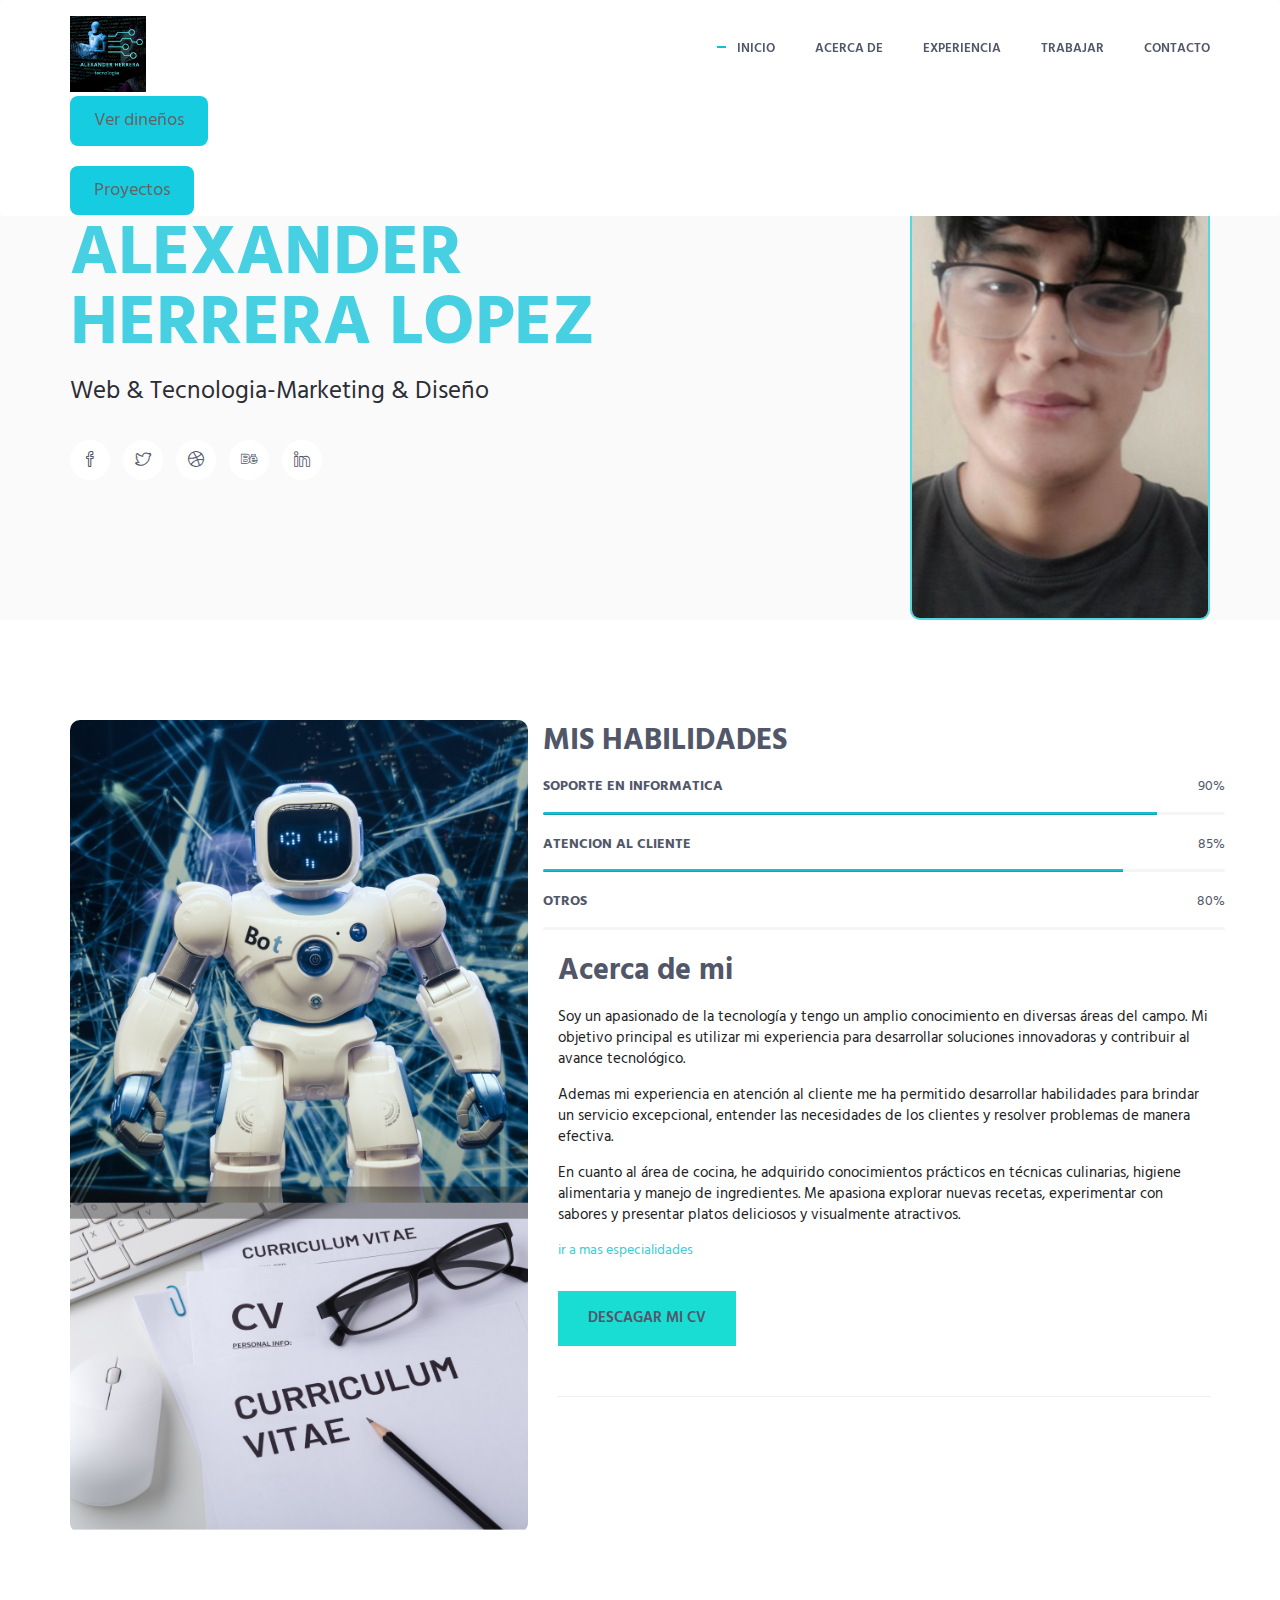
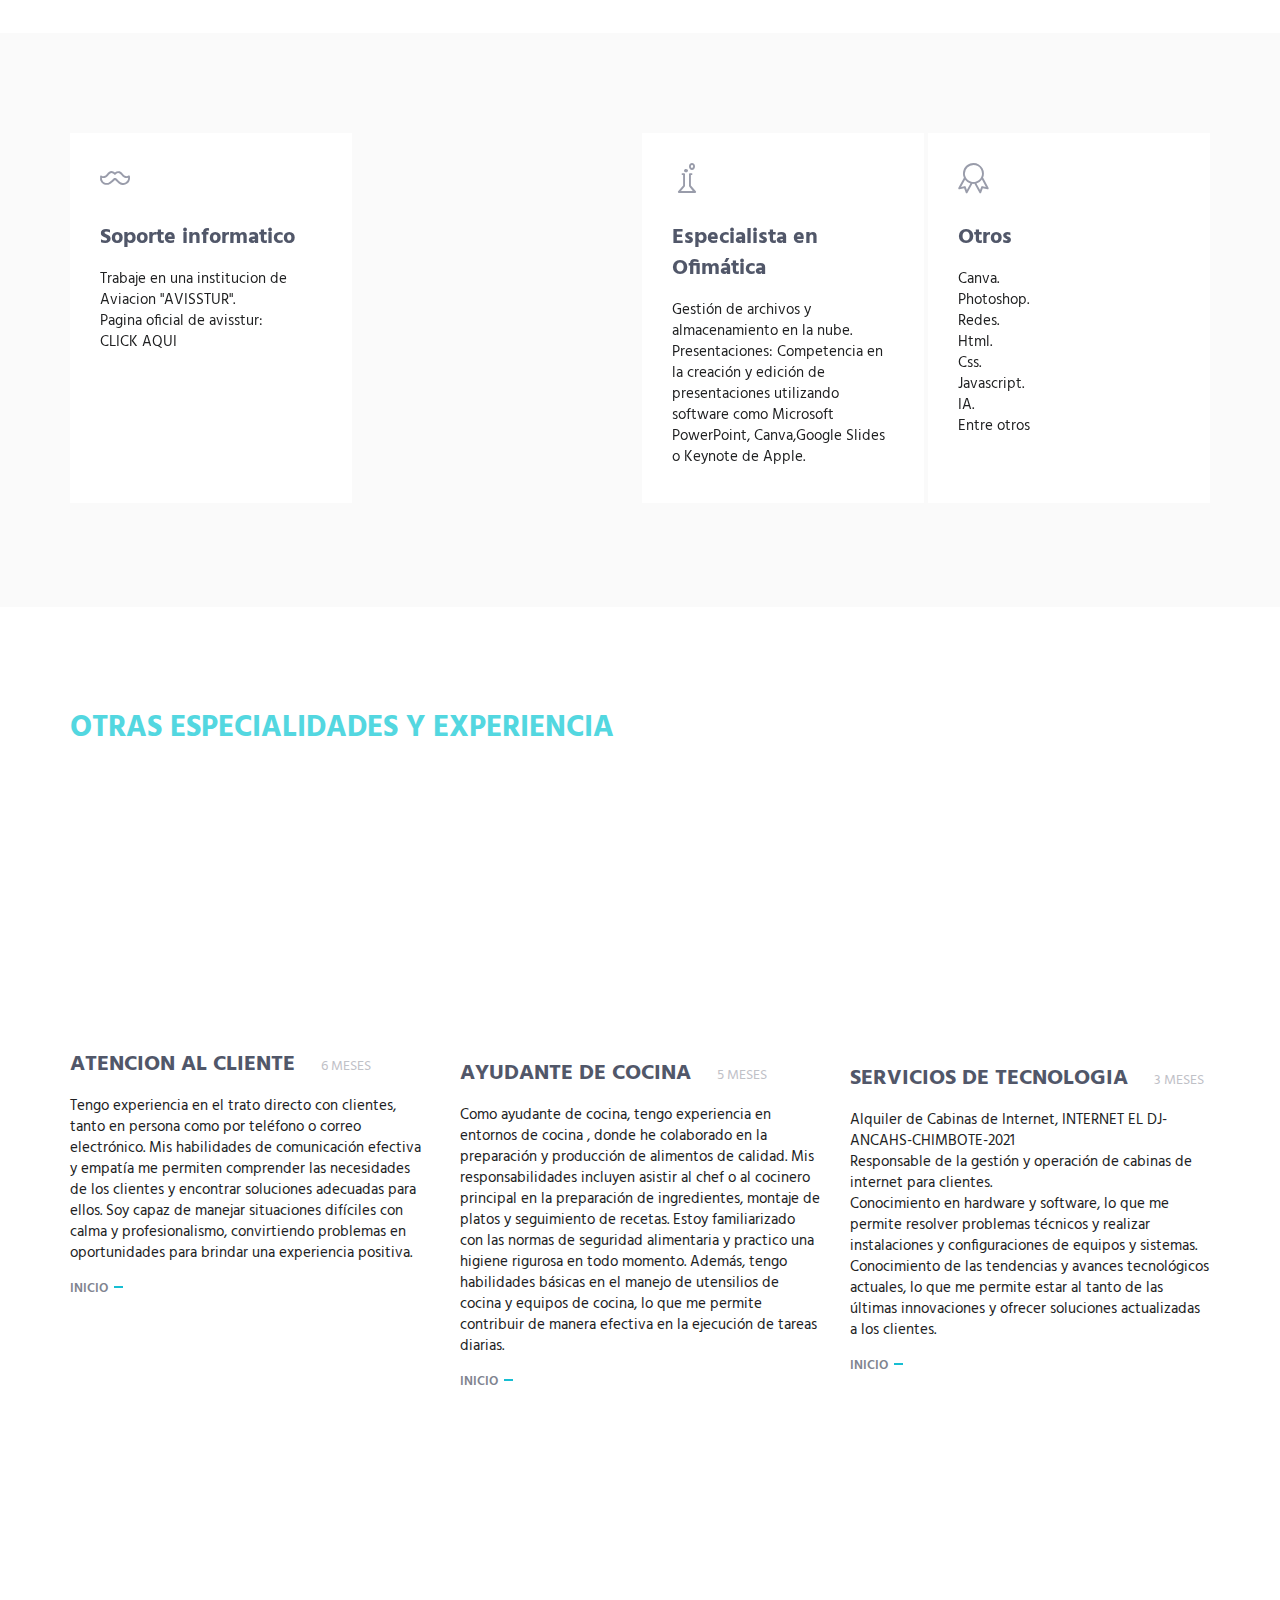
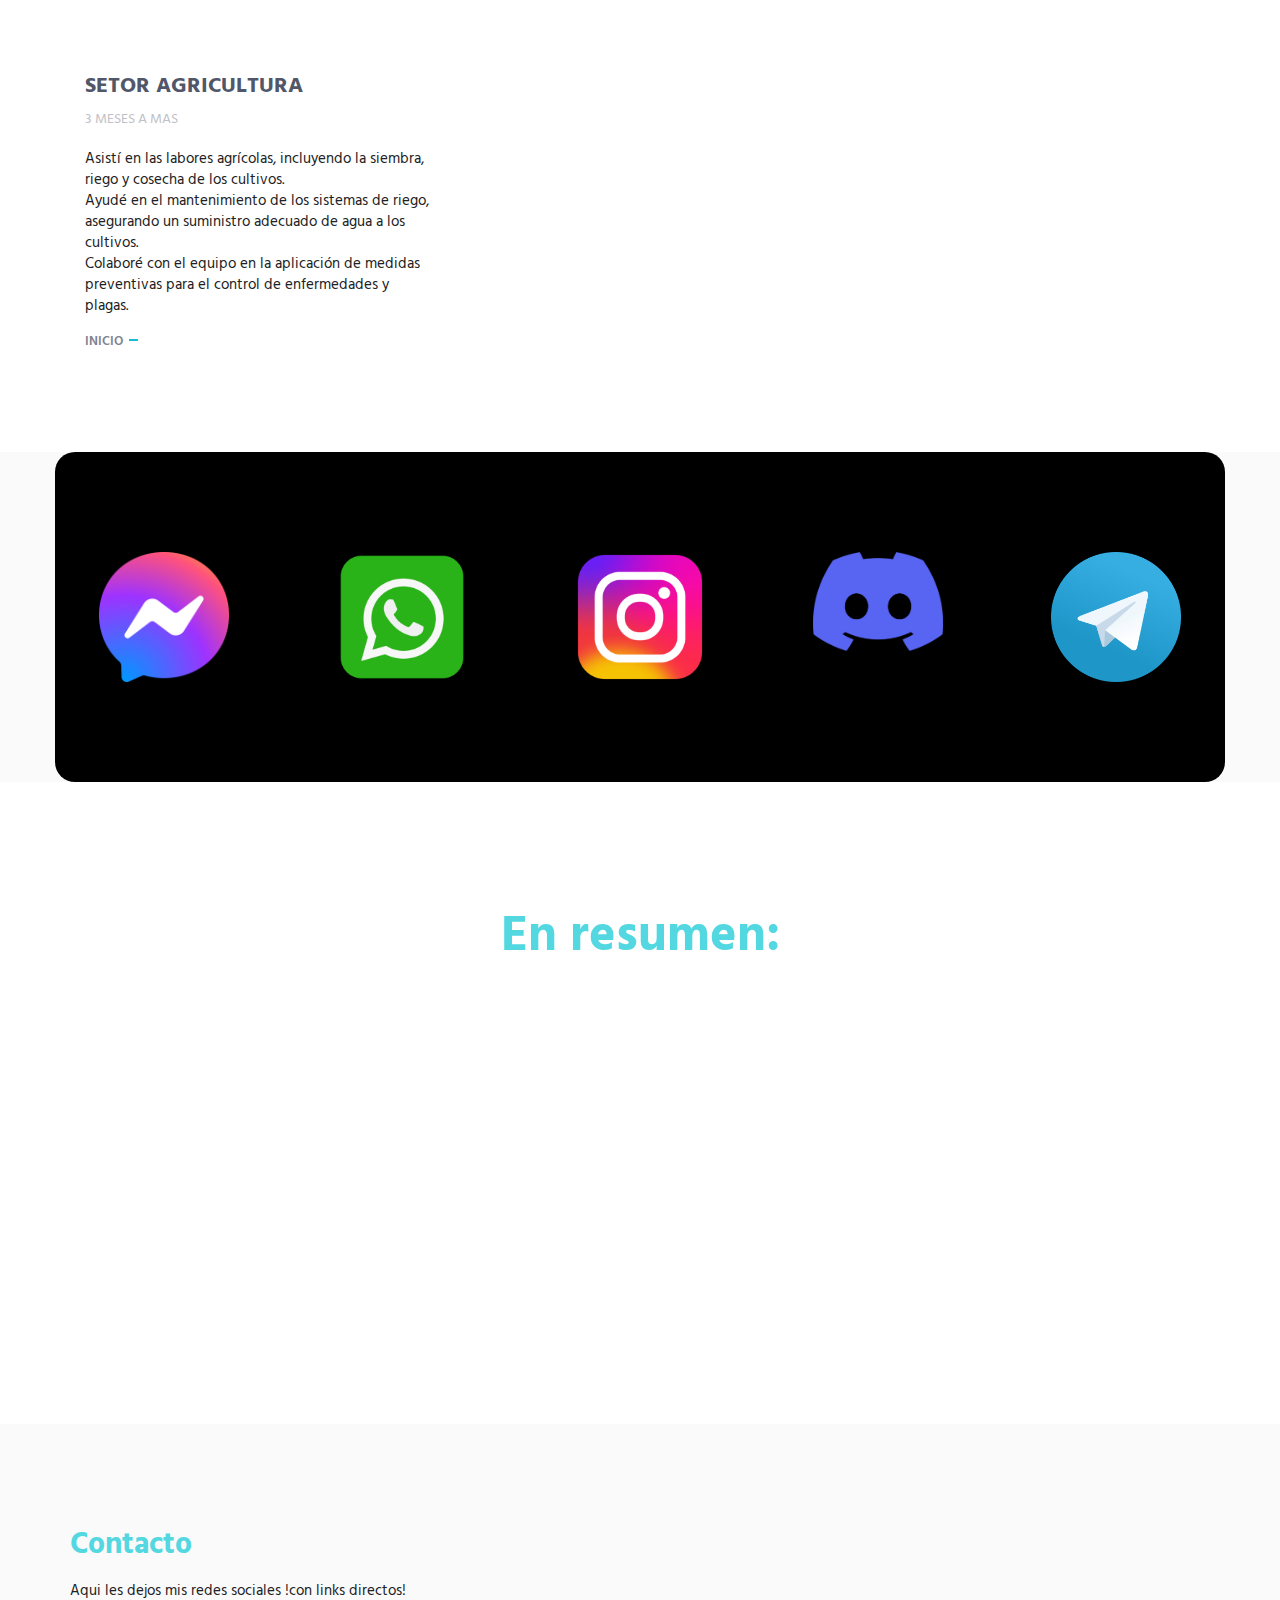
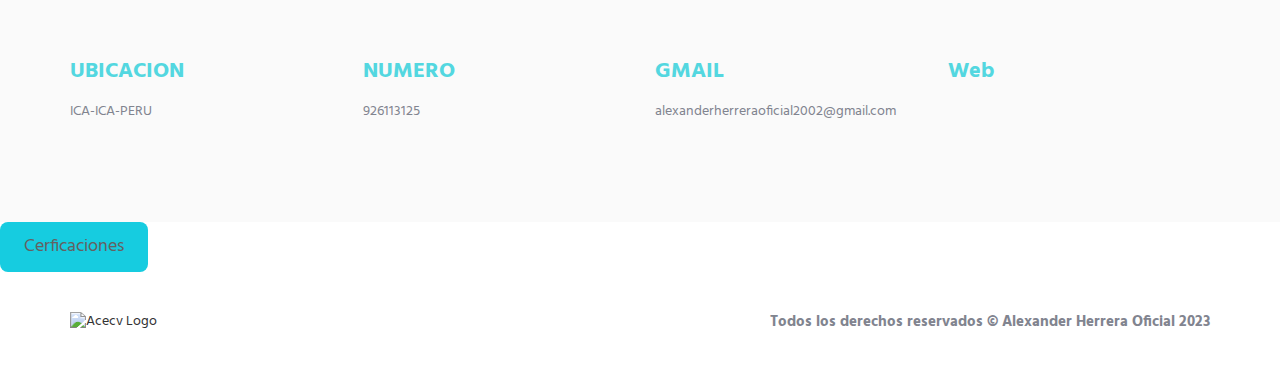
==== commit 01382425: "Update index.html" ====
--- a/index.html
+++ b/index.html
@@ -92,6 +92,10 @@
                    <div class="container12" >
                        <a href="diseños/diseño.html"><button class="boton"> Ver dineños </button>
                       </div></a>
+                   <br>
+                   <div class="container12" >
+                       <a href="login/inicio.html"><button class="boton"> Proyectos </button>
+                      </div></a>
                    
                    <!-- Finalizar contraer barra de navegación -->
                 </div>
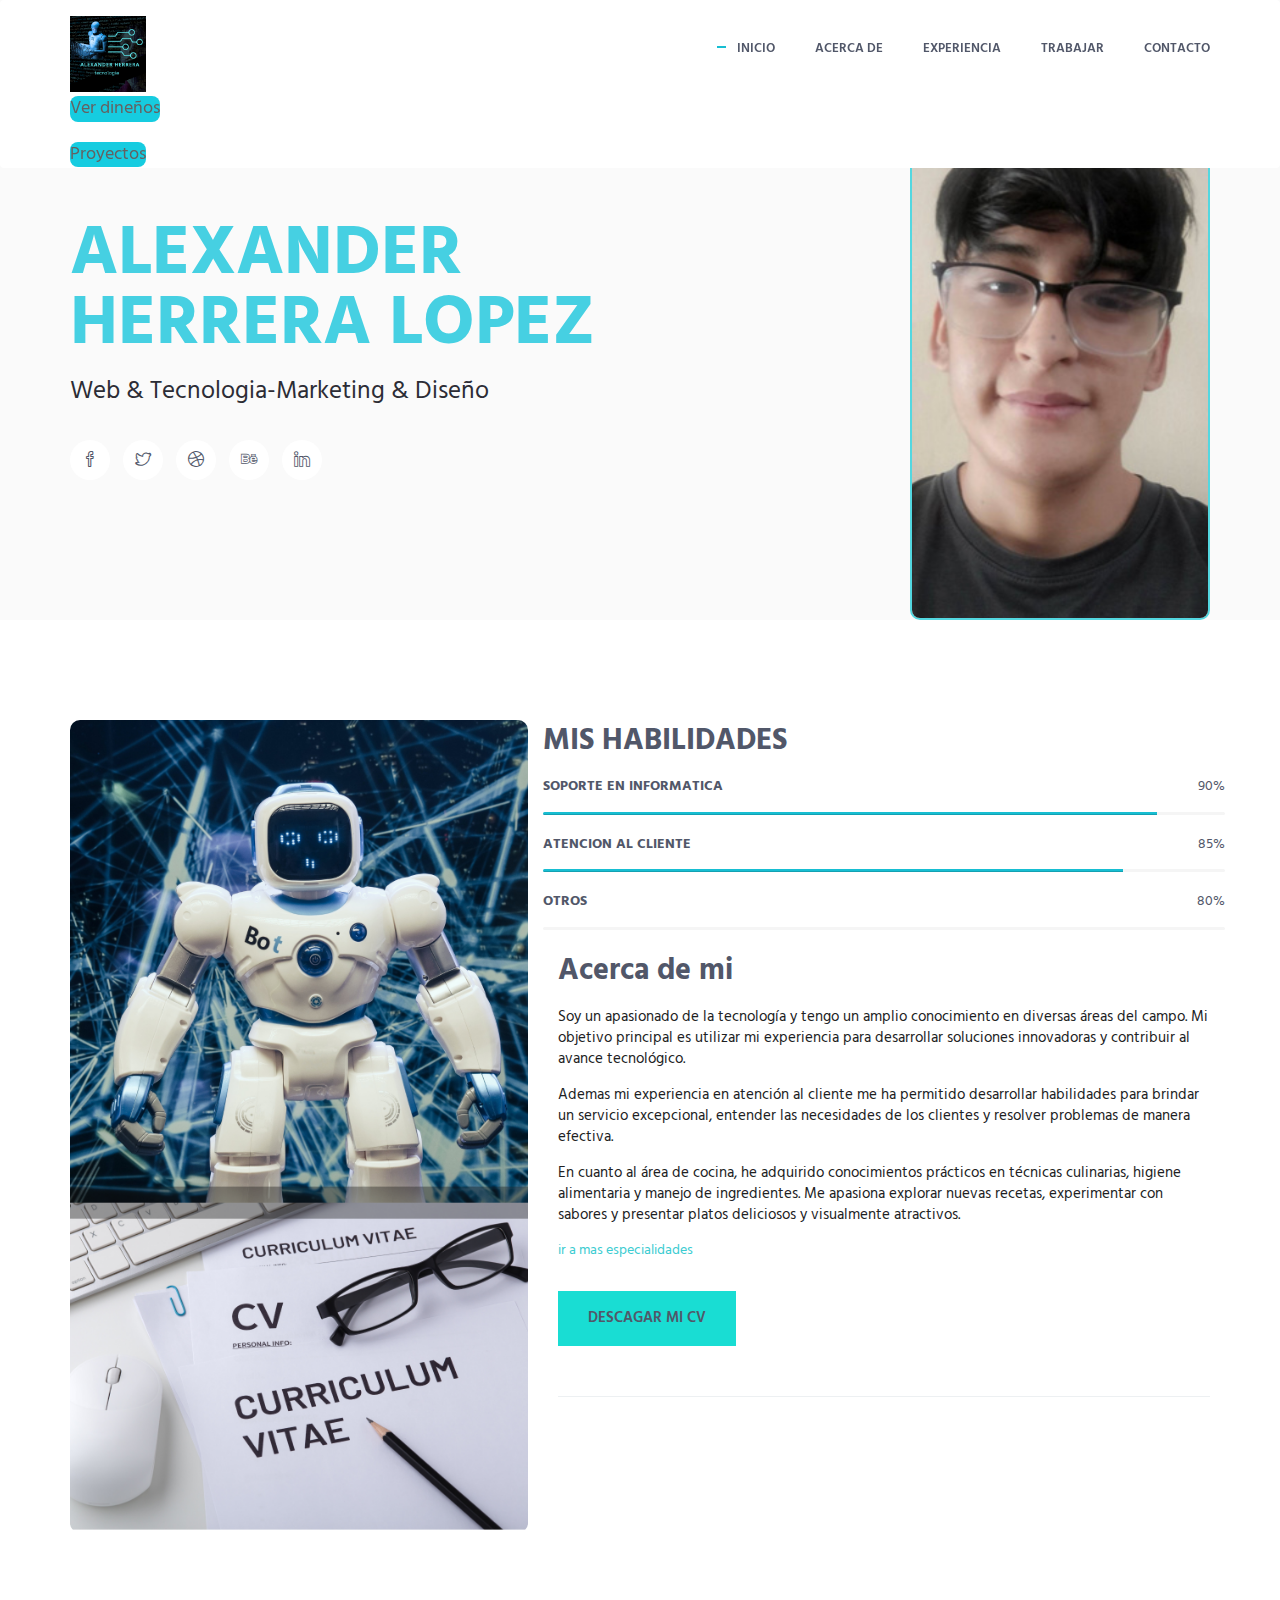
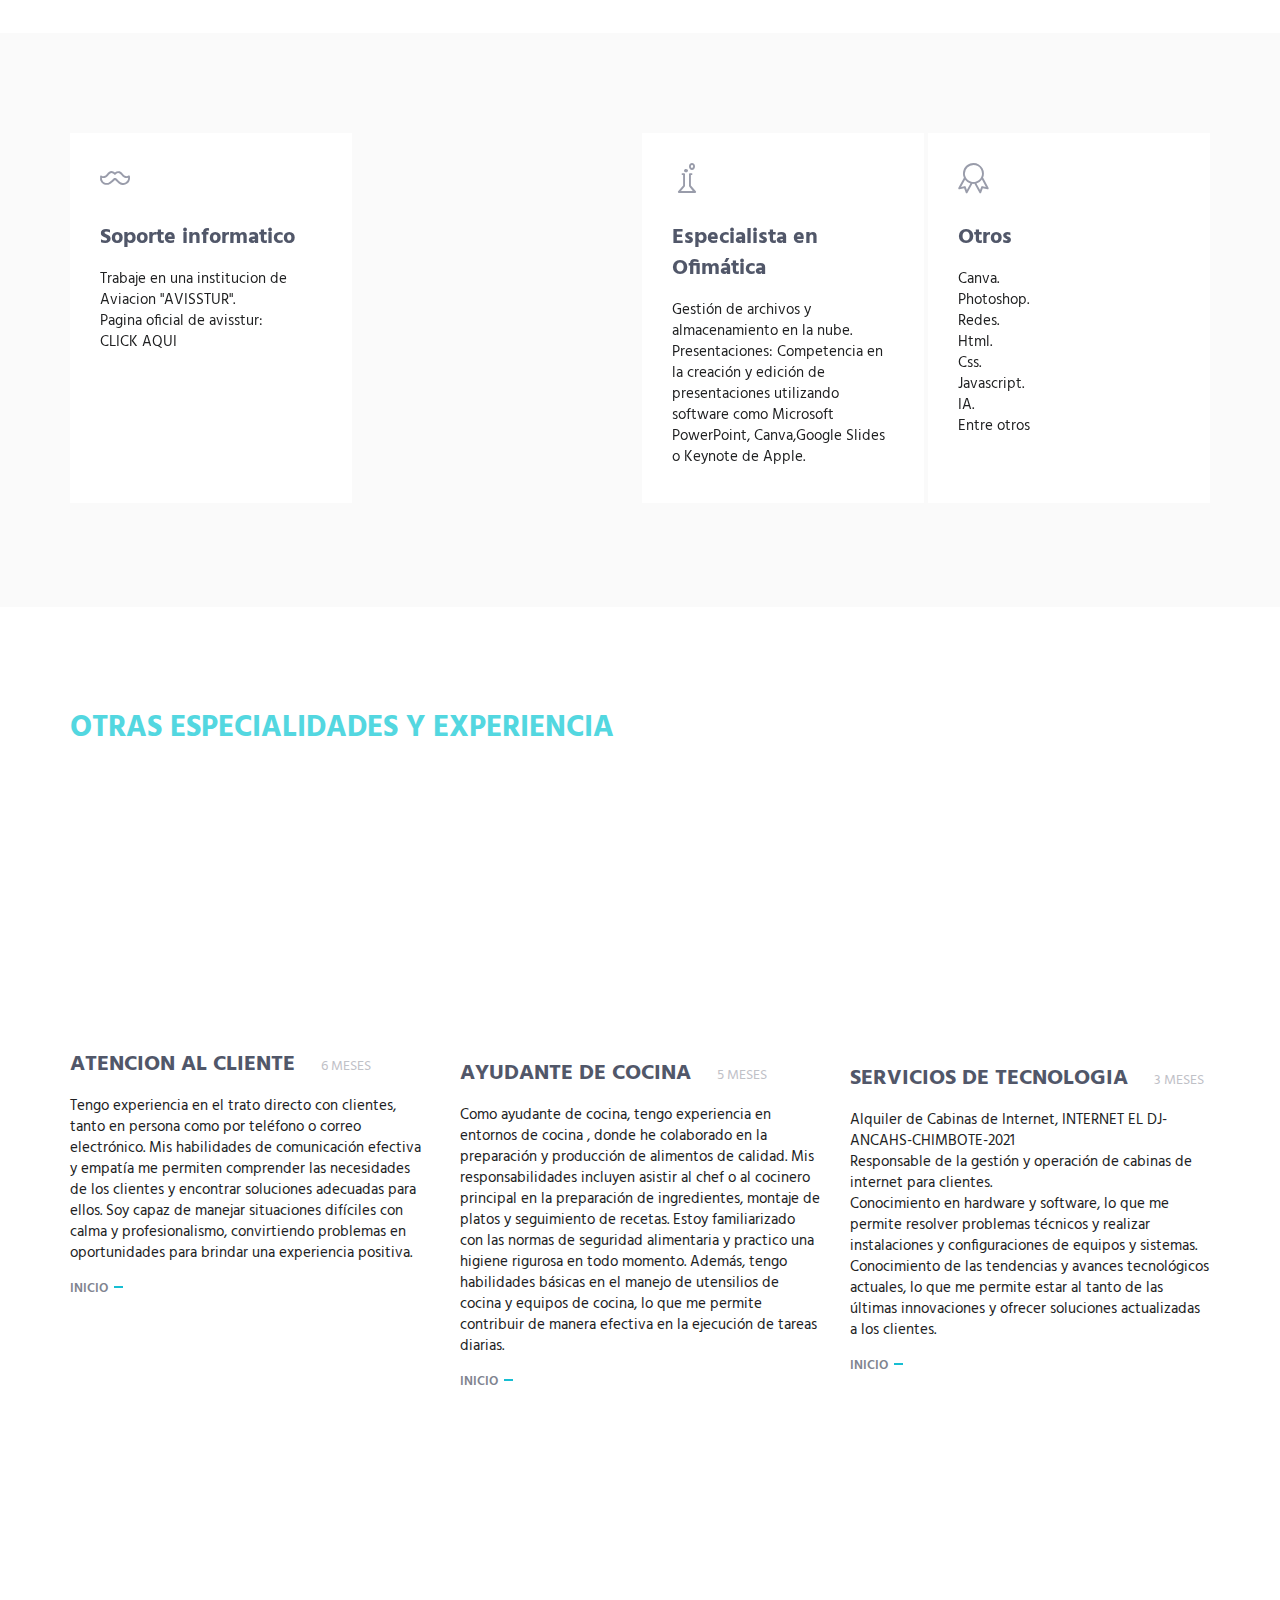
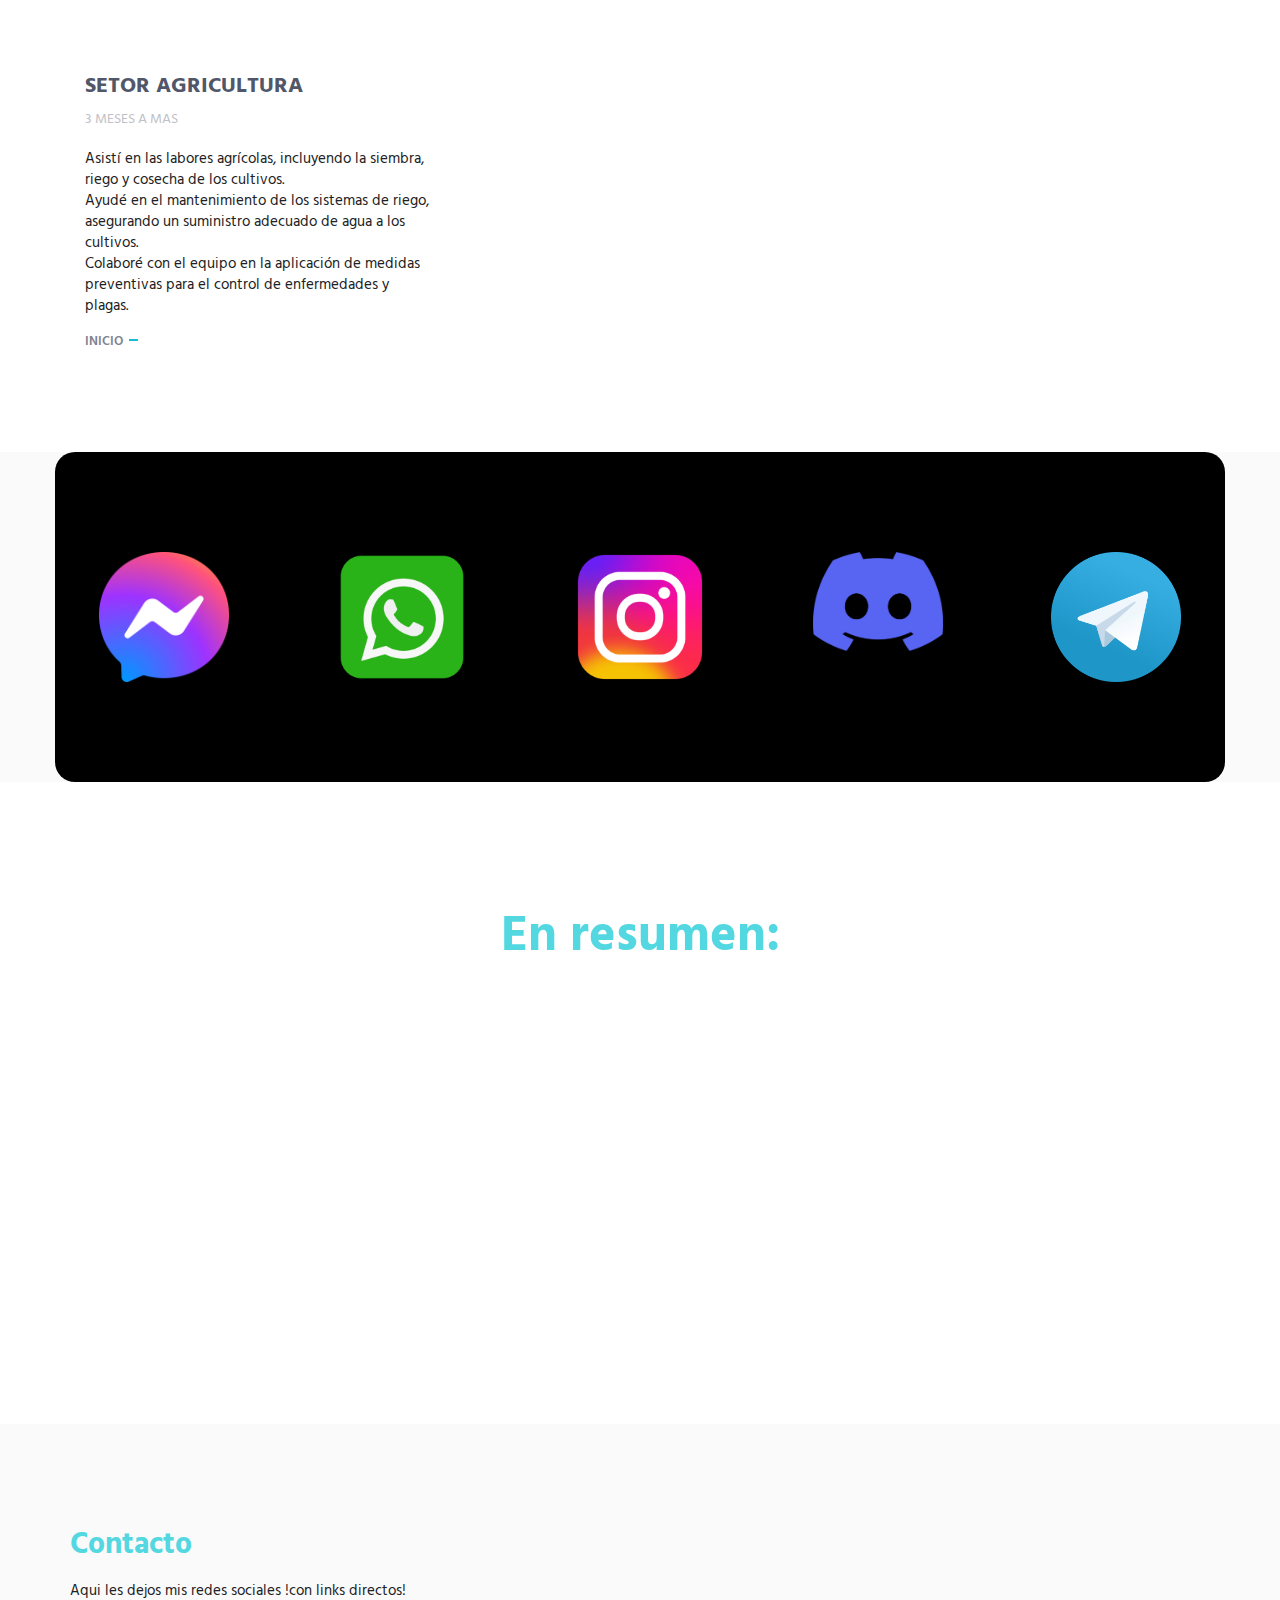
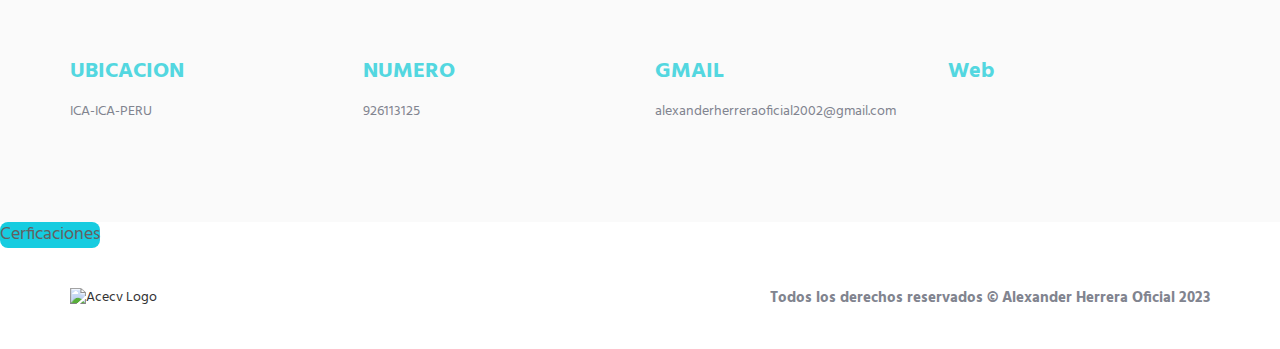
==== commit e1f5cd2e: "Update index.html" ====
--- a/index.html
+++ b/index.html
@@ -68,7 +68,7 @@
                           color: rgb(245, 1, 1); /* Color al hacer clic */
                         }
                         .boton{
-                            padding: 12px 24px;
+                            padding: 0px;
   font-size: 18px;
   border-radius: 8px;
   background-color: #16cce0;
